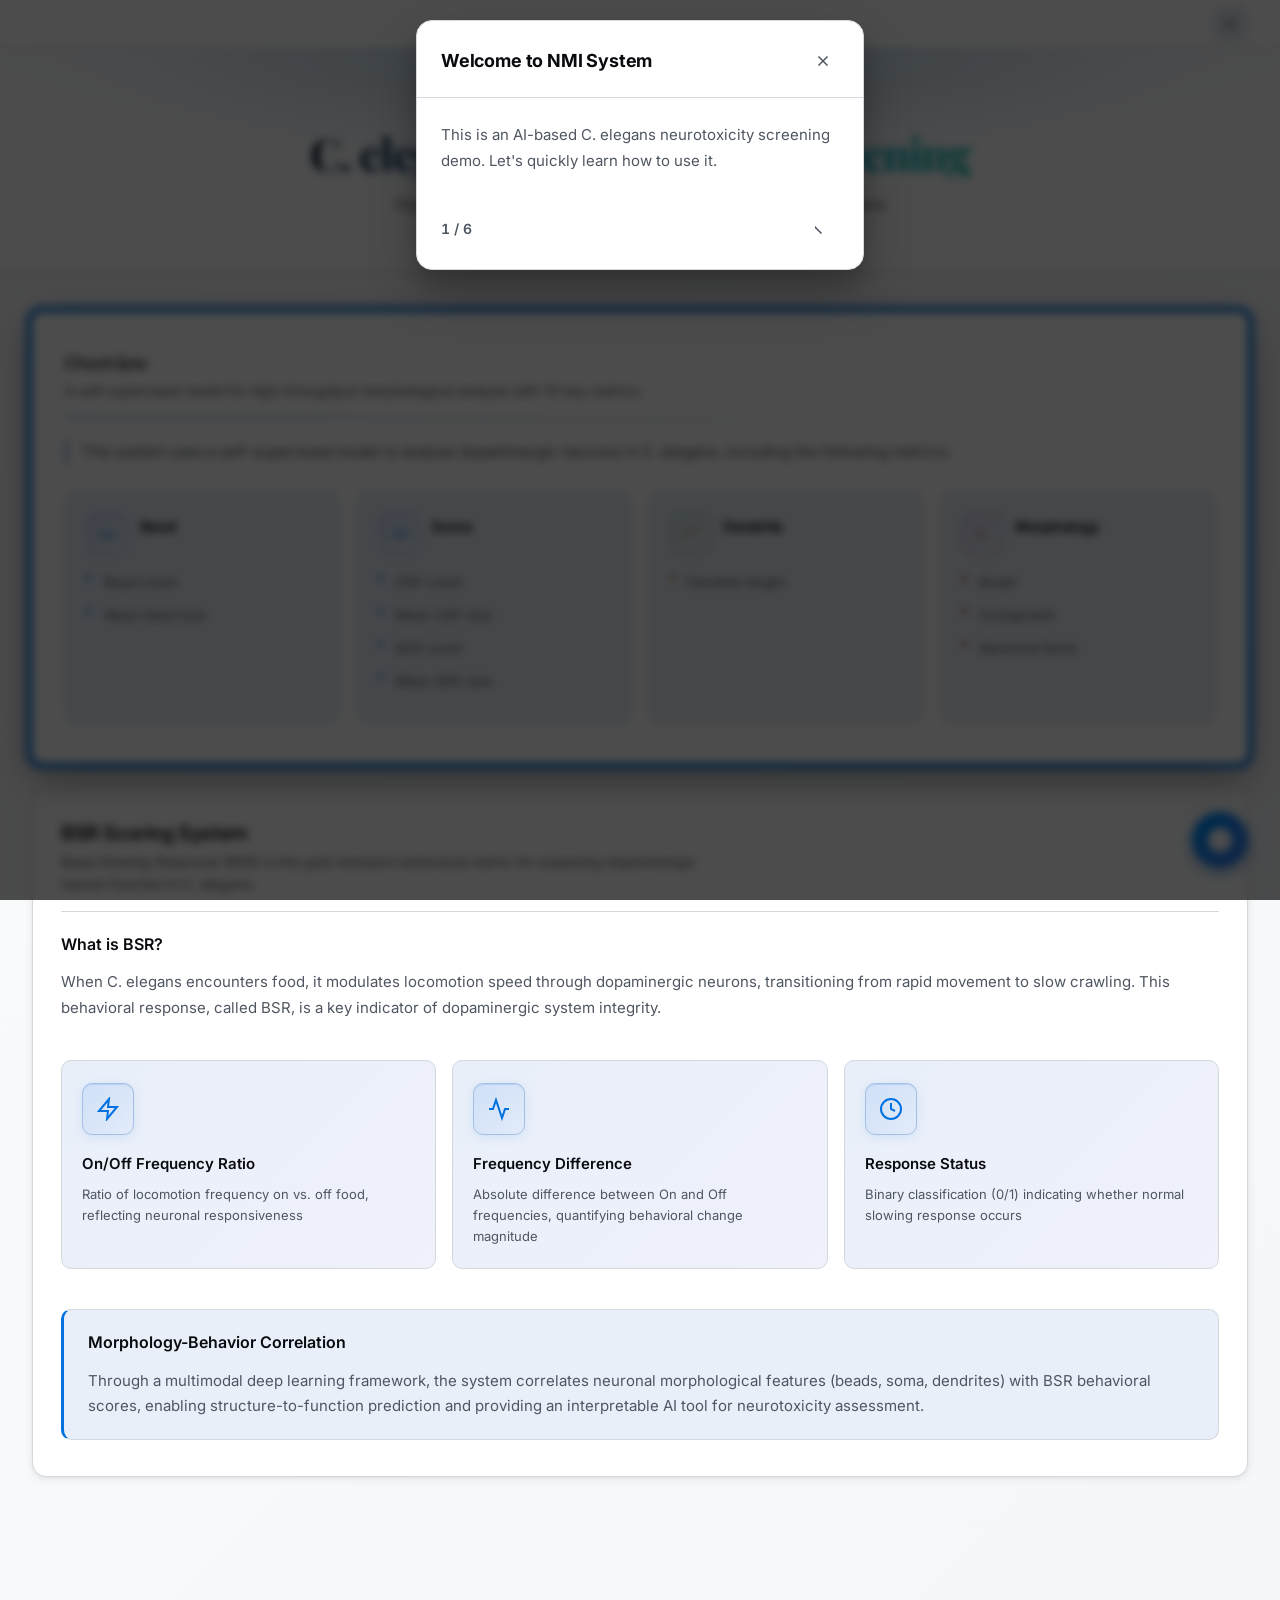
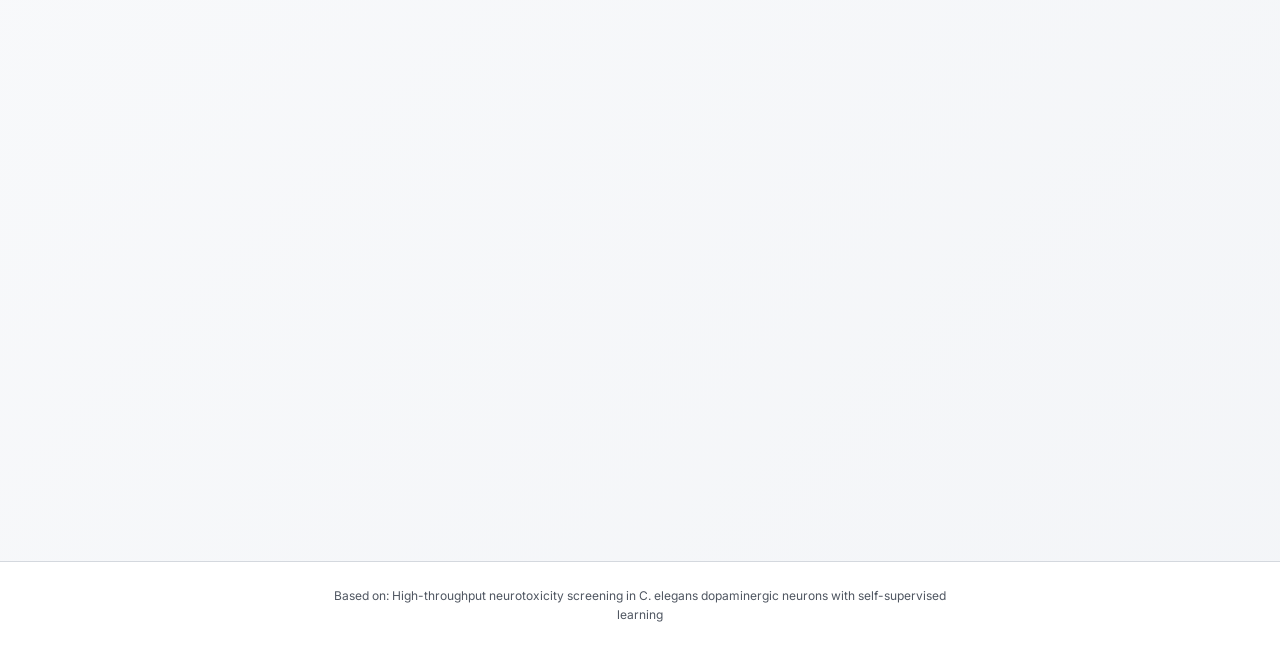
==== index.html @ 0fe493b5 "Initial commit: Neurotoxicity screening demo website Co-Authored-By: Claude Opus 4.7 <noreply@anthro" ====
<!DOCTYPE html>
<html lang="en">
<head>
    <meta charset="UTF-8">
    <meta name="viewport" content="width=device-width, initial-scale=1.0">
    <meta http-equiv="Cache-Control" content="no-cache, no-store, must-revalidate">
    <meta http-equiv="Pragma" content="no-cache">
    <meta http-equiv="Expires" content="0">
    <title>线虫神经毒性筛查系统 - NMI</title>
    <script src="prefs.js"></script>
    <link rel="preconnect" href="https://fonts.googleapis.com">
    <link rel="preconnect" href="https://fonts.gstatic.com" crossorigin>
    <link href="https://fonts.googleapis.com/css2?family=Inter:wght@400;500;600;700&family=JetBrains+Mono:wght@500;600&family=Playfair+Display:ital,wght@0,600;0,700;1,600&display=swap" rel="stylesheet">
    <link rel="stylesheet" href="styles.css?v=3">
</head>
<body>
    <div class="app-shell">
        <div class="global-bar">
            <div class="container global-bar__inner">
<a
                    href="settings.html"
                    class="settings-btn"
                    data-i18n-title="settings"
                    data-i18n-aria="settings"
                    aria-label="设置"
                >
                    <svg class="settings-btn__icon" viewBox="0 0 24 24" fill="none" stroke="currentColor" stroke-width="1.5" stroke-linecap="round" stroke-linejoin="round" aria-hidden="true">
                        <path
                            d="M12.22 2h-.44a2 2 0 0 0-2 2v.18a2 2 0 0 1-1 1.73l-.43.25a2 2 0 0 1-2 0l-.15-.08a2 2 0 0 0-2.73.73l-.22.38a2 2 0 0 0 .73 2.73l.15.1a2 2 0 0 1 1 1.72v.51a2 2 0 0 1-1 1.74l-.15.09a2 2 0 0 0-.73 2.73l.22.38a2 2 0 0 0 2.73.73l.15-.08a2 2 0 0 1 2 0l.43.25a2 2 0 0 1 1 1.73V20a2 2 0 0 0 2 2h.44a2 2 0 0 0 2-2v-.18a2 2 0 0 1 1-1.73l.43-.25a2 2 0 0 1 2 0l.15.08a2 2 0 0 0 2.73-.73l.22-.39a2 2 0 0 0-.73-2.73l-.15-.08a2 2 0 0 1-1-1.74v-.5a2 2 0 0 1 1-1.74l.15-.09a2 2 0 0 0 .73-2.73l-.22-.38a2 2 0 0 0-2.73-.73l-.15.08a2 2 0 0 1-2 0l-.43-.25a2 2 0 0 1-1-1.73V4a2 2 0 0 0-2-2z"
                        />
                        <circle cx="12" cy="12" r="3" />
                    </svg>
                </a>
            </div>
        </div>
        <header class="site-header">
            <div class="container header-inner">
                <p class="eyebrow" data-i18n="header_eyebrow">NMI · 神经形态学分析</p>
                <h1 data-i18n="home_title">线虫神经毒性筛查系统</h1>
                <p class="subtitle" data-i18n="home_subtitle">基于秀丽隐杆线虫（C. elegans）多巴胺能神经元的高通量神经毒性筛查</p>
            </div>
        </header>

        <main class="container main-content">
            <section class="intro card section-card reveal-on-scroll" aria-labelledby="intro-heading">
                <div class="intro-block__glow" aria-hidden="true"></div>
                <div class="section-head section-head--intro">
                    <h2 id="intro-heading" data-i18n="intro_title">系统简介</h2>
                    <p class="section-lead" data-i18n="intro_lead">自监督学习基础模型，对多巴胺能神经元进行高通量形态学分析，可检测 10 项关键指标。</p>
                </div>
                <p class="intro-paragraph" data-i18n="intro_p">本系统采用自监督学习的基础模型，对秀丽隐杆线虫（C. elegans）多巴胺能神经元进行高通量形态学分析，可检测以下关键指标：</p>
                <div class="metrics-grid metrics-grid--intro">
                    <div class="metric-group metric-group--bead reveal-on-scroll reveal-scale" data-reveal-delay="100">
                        <div class="metric-group__head">
                            <span class="metric-group__icon" aria-hidden="true"><svg class="metric-group__svg" viewBox="0 0 32 32" fill="none" stroke="currentColor" stroke-width="1.5" stroke-linecap="round" aria-hidden="true"><circle cx="7" cy="19" r="2.3" /><circle cx="13" cy="17" r="2.3" /><circle cx="19" cy="19" r="2.3" /><circle cx="25" cy="16" r="1.8" /></svg></span>
                            <h3 data-i18n="mg_bead">串珠分析</h3>
                        </div>
                        <ul class="metric-group__list">
                            <li data-i18n="in_b1"><span class="term-tooltip" data-term="bead">串珠</span>数量</li>
                            <li data-i18n="in_b2">平均<span class="term-tooltip" data-term="bead">串珠</span>大小</li>
                        </ul>
                    </div>
                    <div class="metric-group metric-group--cell reveal-on-scroll reveal-scale" data-reveal-delay="200">
                        <div class="metric-group__head">
                            <span class="metric-group__icon" aria-hidden="true"><svg class="metric-group__svg" viewBox="0 0 32 32" fill="none" stroke="currentColor" stroke-width="1.5" stroke-linecap="round" aria-hidden="true"><circle cx="12" cy="16" r="4.5" /><circle cx="22" cy="16" r="3.2" /><path d="M7 16H7.5M25 16h.5" /></svg></span>
                            <h3 data-i18n="mg_cell">细胞体分析</h3>
                        </div>
                        <ul class="metric-group__list">
                            <li data-i18n="in_c1"><span class="term-tooltip" data-term="cep">CEP</span>数量</li>
                            <li data-i18n="in_c2">平均<span class="term-tooltip" data-term="cep">CEP</span>大小</li>
                            <li data-i18n="in_c3"><span class="term-tooltip" data-term="ade">ADE</span>数量</li>
                            <li data-i18n="in_c4">平均<span class="term-tooltip" data-term="ade">ADE</span>大小</li>
                        </ul>
                    </div>
                    <div class="metric-group metric-group--dend reveal-on-scroll reveal-scale" data-reveal-delay="300">
                        <div class="metric-group__head">
                            <span class="metric-group__icon" aria-hidden="true"><svg class="metric-group__svg" viewBox="0 0 32 32" fill="none" stroke="currentColor" stroke-width="1.5" stroke-linecap="round" stroke-linejoin="round" aria-hidden="true"><path d="M4 20c6-1 7-4 9-6s4-3 7-2 5 0 7-2" /><circle cx="4" cy="20" r="2" fill="currentColor" stroke="none" /><circle cx="21" cy="10" r="1.6" fill="currentColor" stroke="none" /><circle cx="28" cy="8" r="1.4" fill="currentColor" stroke="none" /></svg></span>
                            <h3 data-i18n="mg_dend">树突分析</h3>
                        </div>
                        <ul class="metric-group__list">
                            <li data-i18n="in_d1"><span class="term-tooltip" data-term="dendrite">树突</span>长度</li>
                        </ul>
                    </div>
                    <div class="metric-group metric-group--morph reveal-on-scroll reveal-scale" data-reveal-delay="400">
                        <div class="metric-group__head">
                            <span class="metric-group__icon" aria-hidden="true"><svg class="metric-group__svg" viewBox="0 0 32 32" fill="none" stroke="currentColor" stroke-width="1.5" stroke-linecap="round" stroke-linejoin="round" aria-hidden="true"><path d="M8 20h3l2-4 3 2 2-3 3 1" /><circle cx="8" cy="20" r="1.3" fill="currentColor" stroke="none" /><path d="M6 9l1 1M14 6l-1 2" /></svg></span>
                            <h3 data-i18n="mg_morph">形态异常</h3>
                        </div>
                        <ul class="metric-group__list">
                            <li data-i18n="in_m1">断裂</li>
                            <li data-i18n="in_m2">增生</li>
                            <li data-i18n="in_m3">异常弯曲</li>
                        </ul>
                    </div>
                </div>
            </section>

            <section class="bsr-section card section-card reveal-on-scroll" aria-labelledby="bsr-heading">
                <div class="section-head">
                    <h2 id="bsr-heading" data-i18n="bsr_title">BSR 评分系统</h2>
                    <p class="section-lead" data-i18n="bsr_lead">基础慢反应（Basal Slowing Response）是评估线虫多巴胺能神经元功能的金标准行为学指标。</p>
                </div>
                <div class="bsr-content">
                    <div class="bsr-explanation">
                        <h3 data-i18n="bsr_what_title">什么是 BSR？</h3>
                        <p data-i18n="bsr_what_desc">当线虫遇到食物时，会通过多巴胺能神经元调控运动速度，从快速移动转为缓慢爬行。这种行为反应称为 BSR，是评估多巴胺神经系统功能完整性的关键指标。</p>
                    </div>
                    <div class="bsr-metrics-wrap">
                        <div class="bsr-metric-card">
                            <div class="bsr-metric-icon">
                                <svg viewBox="0 0 24 24" fill="none" stroke="currentColor" stroke-width="2">
                                    <path d="M13 2L3 14h9l-1 8 10-12h-9l1-8z"/>
                                </svg>
                            </div>
                            <h4 data-i18n="bsr_metric1_title">On/Off 频率比</h4>
                            <p data-i18n="bsr_metric1_desc">食物上与食物外的运动频率比值，反映神经元响应能力</p>
                        </div>
                        <div class="bsr-metric-card">
                            <div class="bsr-metric-icon">
                                <svg viewBox="0 0 24 24" fill="none" stroke="currentColor" stroke-width="2">
                                    <polyline points="22 12 18 12 15 21 9 3 6 12 2 12"/>
                                </svg>
                            </div>
                            <h4 data-i18n="bsr_metric2_title">频率差异</h4>
                            <p data-i18n="bsr_metric2_desc">On-Off 频率的绝对差值，量化行为变化幅度</p>
                        </div>
                        <div class="bsr-metric-card">
                            <div class="bsr-metric-icon">
                                <svg viewBox="0 0 24 24" fill="none" stroke="currentColor" stroke-width="2">
                                    <circle cx="12" cy="12" r="10"/><path d="M12 6v6l4 2"/>
                                </svg>
                            </div>
                            <h4 data-i18n="bsr_metric3_title">响应状态</h4>
                            <p data-i18n="bsr_metric3_desc">二元分类（0/1），判断是否产生正常减速反应</p>
                        </div>
                    </div>
                    <div class="bsr-correlation">
                        <h3 data-i18n="bsr_corr_title">形态学与行为学关联</h3>
                        <p data-i18n="bsr_corr_desc">本系统通过多模态深度学习框架，将神经元形态学特征（串珠、细胞体、树突等）与 BSR 行为学评分相关联，实现从结构到功能的预测，为神经毒性评估提供可解释的 AI 工具。</p>
                    </div>
                </div>
            </section>

            <section class="demo-section card section-card reveal-on-scroll">
                <div class="section-head">
                    <h2 data-i18n="demo_title">分析演示</h2>
                    <p class="section-lead" data-i18n="demo_lead">选择样本与任务后进入工作区：左侧为原图，右侧为预处理与当前任务结果（演示数据）。</p>
                </div>

                <div class="demo-start-form">
                    <div class="field-block field-block--sample">
                        <div class="field-block-head">
                            <span class="field-label" id="sample-select-label" data-i18n="pick_sample">选择样本</span>
                            <span class="field-hint" data-i18n="hint_sample">缩略图为该样本原始图像预览</span>
                        </div>
                        <div
                            class="sample-picker"
                            id="sample-picker"
                            role="radiogroup"
                            aria-labelledby="sample-select-label"
                        ></div>
                        <input type="hidden" id="sample-index" name="sample" value="0" />
                    </div>
                    <div class="field-block field-block--task">
                        <div class="field-block-head">
                            <span class="field-label" id="task-select-label" data-i18n="pick_task">分析任务</span>
                            <span class="field-hint" data-i18n="hint_task">选择一项后将进入对应该模块的结果页面</span>
                        </div>
                        <div
                            class="task-picker"
                            id="task-picker"
                            role="radiogroup"
                            aria-labelledby="task-select-label"
                        >
                            <button
                                type="button"
                                class="task-card task-card--selected"
                                role="radio"
                                aria-checked="true"
                                data-task-id="bead"
                                data-i18n-aria="task_bead_l"
                                aria-label="串珠分析"
                            >
                                <span class="task-card__inner"
                                    ><span class="task-card__icon" aria-hidden="true"
                                        ><svg class="task-card__svg" viewBox="0 0 32 32" fill="none" stroke="currentColor" stroke-width="1.5" stroke-linecap="round" aria-hidden="true"><circle cx="7" cy="19" r="2.3" /><circle cx="13" cy="17" r="2.3" /><circle cx="19" cy="19" r="2.3" /><circle cx="25" cy="16" r="1.8" /></svg></span
                                    ><span class="task-card__body"
                                        ><span class="task-card__label" data-i18n="task_bead_l">串珠分析</span
                                        ><span class="task-card__blurb" data-i18n="task_bead_b">珠状结构数量与大小</span></span
                                    ></span
                                >
                            </button>
                            <button
                                type="button"
                                class="task-card"
                                role="radio"
                                aria-checked="false"
                                data-task-id="cellbody"
                                data-i18n-aria="task_cell_l"
                                aria-label="细胞体分析"
                            >
                                <span class="task-card__inner"
                                    ><span class="task-card__icon" aria-hidden="true"
                                        ><svg class="task-card__svg" viewBox="0 0 32 32" fill="none" stroke="currentColor" stroke-width="1.5" aria-hidden="true"><circle cx="12" cy="15" r="4.2" /><circle cx="21" cy="13" r="3.2" /></svg></span
                                    ><span class="task-card__body"
                                        ><span class="task-card__label" data-i18n="task_cell_l">细胞体分析</span
                                        ><span class="task-card__blurb" data-i18n="task_cell_b">CEP、ADE 细胞体</span></span
                                    ></span
                                >
                            </button>
                            <button
                                type="button"
                                class="task-card"
                                role="radio"
                                aria-checked="false"
                                data-task-id="dendrite"
                                data-i18n-aria="task_dend_l"
                                aria-label="树突分析"
                            >
                                <span class="task-card__inner"
                                    ><span class="task-card__icon" aria-hidden="true"
                                        ><svg class="task-card__svg" viewBox="0 0 32 32" fill="none" stroke="currentColor" stroke-width="1.5" stroke-linecap="round" stroke-linejoin="round" aria-hidden="true"><path d="M7 25c0-3 1.5-3.5 2.5-1.5l2.5 3.5c.8 1.2 2.2 1 3-.3l1.5-2.2c.7-1 2-1 2.8.3l1.2 1.2" /><circle cx="7" cy="25" r="1.4" fill="currentColor" stroke="none" /></svg></span
                                    ><span class="task-card__body"
                                        ><span class="task-card__label" data-i18n="task_dend_l">树突分析</span
                                        ><span class="task-card__blurb" data-i18n="task_dend_b">树突长度</span></span
                                    ></span
                                >
                            </button>
                            <button
                                type="button"
                                class="task-card"
                                role="radio"
                                aria-checked="false"
                                data-task-id="morphology"
                                data-i18n-aria="task_morph_l"
                                aria-label="形态异常分析"
                            >
                                <span class="task-card__inner"
                                    ><span class="task-card__icon" aria-hidden="true"
                                        ><svg class="task-card__svg" viewBox="0 0 32 32" fill="none" stroke="currentColor" stroke-width="1.5" stroke-linecap="round" stroke-linejoin="round" aria-hidden="true"><path d="M16 5 L28 25 H4 L16 5z" /><line x1="16" y1="12" x2="16" y2="19" stroke-width="2" /><circle cx="16" cy="22" r="1" fill="currentColor" stroke="none" /></svg></span
                                    ><span class="task-card__body"
                                        ><span class="task-card__label" data-i18n="task_morph_l">形态异常分析</span
                                        ><span class="task-card__blurb" data-i18n="task_morph_b">断裂、增生、弯曲</span></span
                                    ></span
                                >
                            </button>
                        </div>
                        <input type="hidden" id="task-id" name="task" value="bead" />
                    </div>
                    <div class="demo-form-actions">
                        <button type="button" class="btn btn-primary btn-lg" id="start-btn" data-i18n="start">开始</button>
                    </div>
                </div>
            </section>
        </main>

        <footer class="site-footer">
            <div class="container">
                <p data-i18n="footer">基于论文：High-throughput neurotoxicity screening in C. elegans dopaminergic neurons with self-supervised learning</p>
            </div>
        </footer>
    </div>

    <script src="i18n.js?v=10"></script>
    <script src="tooltip.js?v=2"></script>
    <script src="scroll-reveal.js?v=1"></script>
    <script src="quick-start-guide.js?v=4"></script>
    <script src="data.js?v=10"></script>
    <script src="home.js?v=10"></script>
</body>
</html>
---- styles.css ----
/* NMI Demo — aligned with NeuroSentinel dark theme (index.css tokens) */

*,
*::before,
*::after {
    margin: 0;
    padding: 0;
    box-sizing: border-box;
}

:root {
    --radius: 0.625rem;
    --radius-lg: var(--radius);
    --radius-xl: calc(var(--radius) + 4px);
}

html {
    scroll-behavior: smooth;
    font-size: 16px;
}

@media (prefers-reduced-motion: reduce) {
    html {
        scroll-behavior: auto;
    }
    * {
        animation-duration: 0.01ms !important;
        animation-iteration-count: 1 !important;
        transition-duration: 0.01ms !important;
    }
}

/* 亮色（无 .dark 时由 prefs.js 控制） */
html:not(.dark) {
    --background: oklch(0.98 0.002 260);
    --foreground: oklch(0.15 0.01 260);
    --card: oklch(1 0 0);
    --card-foreground: oklch(0.15 0.01 260);
    --popover: oklch(1 0 0);
    --primary: oklch(0.55 0.2 250);
    --primary-foreground: oklch(0.98 0.005 260);
    --secondary: oklch(0.94 0.01 260);
    --secondary-foreground: oklch(0.2 0.01 260);
    --muted: oklch(0.94 0.01 260);
    --muted-foreground: oklch(0.45 0.02 260);
    --accent: oklch(0.95 0.015 260);
    --accent-foreground: oklch(0.2 0.01 260);
    --destructive: oklch(0.55 0.22 25);
    --border: oklch(0.88 0.01 260);
    --input: oklch(0.9 0.01 260);
    --ring: oklch(0.55 0.2 250);
    --chart-2: oklch(0.6 0.18 170);
    --agent-gradient: linear-gradient(135deg, oklch(0.99 0.002 260) 0%, oklch(0.97 0.004 260) 100%);
    --card-shadow: 0 2px 8px oklch(0 0 0 / 0.08), 0 1px 3px oklch(0 0 0 / 0.04);
    --card-shadow-hover: 0 8px 24px oklch(0 0 0 / 0.12), 0 4px 12px oklch(0.55 0.2 250 / 0.08);
}

html.dark {
    --background: oklch(0.13 0.005 260);
    --foreground: oklch(0.93 0.005 260);
    --card: oklch(0.17 0.008 260);
    --card-foreground: oklch(0.93 0.005 260);
    --popover: oklch(0.19 0.008 260);
    --primary: oklch(0.65 0.19 250);
    --primary-foreground: oklch(0.98 0.005 260);
    --secondary: oklch(0.22 0.01 260);
    --secondary-foreground: oklch(0.82 0.01 260);
    --muted: oklch(0.22 0.008 260);
    --muted-foreground: oklch(0.62 0.015 260);
    --accent: oklch(0.24 0.015 260);
    --accent-foreground: oklch(0.93 0.005 260);
    --destructive: oklch(0.65 0.2 25);
    --border: oklch(0.26 0.012 260);
    --input: oklch(0.24 0.012 260);
    --ring: oklch(0.65 0.19 250);
    --chart-2: oklch(0.7 0.15 170);
    --agent-gradient: linear-gradient(135deg, oklch(0.14 0.006 260) 0%, oklch(0.11 0.005 260) 100%);
    --card-shadow: 0 2px 8px oklch(0 0 0 / 0.2), 0 1px 3px oklch(0 0 0 / 0.15);
    --card-shadow-hover: 0 8px 32px oklch(0 0 0 / 0.3), 0 4px 16px oklch(0.65 0.19 250 / 0.15);
}

body {
    font-family:
        "Inter",
        ui-sans-serif,
        system-ui,
        "PingFang SC",
        "Hiragino Sans GB",
        "Microsoft YaHei",
        sans-serif;
    line-height: 1.6;
    color: var(--foreground);
    background: var(--background);
    min-height: 100vh;
    -webkit-font-smoothing: antialiased;
}

.app-shell {
    min-height: 100vh;
    display: flex;
    flex-direction: column;
    background: var(--agent-gradient);
}

.container {
    width: 100%;
    max-width: 80rem;
    margin-left: auto;
    margin-right: auto;
    padding-left: 1rem;
    padding-right: 1rem;
}

@media (min-width: 640px) {
    .container {
        padding-left: 1.5rem;
        padding-right: 1.5rem;
    }
}

@media (min-width: 1024px) {
    .container {
        padding-left: 2rem;
        padding-right: 2rem;
    }
}

/* --- 全站：设置入口 --- */
.global-bar {
    border-bottom: 1px solid var(--border);
    background: var(--card);
}

.global-bar__inner {
    display: flex;
    justify-content: flex-end;
    align-items: center;
    min-height: 2.5rem;
    padding-top: 0.35rem;
    padding-bottom: 0.35rem;
}

.settings-btn {
    display: inline-flex;
    align-items: center;
    justify-content: center;
    width: 2.25rem;
    height: 2.25rem;
    border-radius: var(--radius);
    color: var(--muted-foreground);
    border: 1px solid var(--border);
    background: var(--accent);
    text-decoration: none;
    transition: color 0.3s ease,
                background 0.3s ease,
                border-color 0.3s ease,
                box-shadow 0.3s ease,
                transform 0.4s cubic-bezier(0.4, 0, 0.2, 1);
}

.settings-btn:hover {
    color: var(--foreground);
    border-color: var(--ring);
    background: linear-gradient(135deg,
        var(--secondary) 0%,
        color-mix(in oklch, var(--secondary) 90%, var(--accent)) 100%);
    transform: rotate(90deg) scale(1.1);
    box-shadow: 0 4px 12px oklch(0.55 0.2 250 / 0.2),
                0 2px 6px oklch(0 0 0 / 0.08);
}

.settings-btn:focus-visible {
    outline: none;
    box-shadow: 0 0 0 3px oklch(0.55 0.2 250 / 0.3);
}

.settings-btn__icon {
    width: 1rem;
    height: 1rem;
    display: block;
}

.workspace-topbar-inner .settings-btn--toolbar {
    margin-left: auto;
    flex-shrink: 0;
}

.visually-hidden {
    position: absolute;
    width: 1px;
    height: 1px;
    padding: 0;
    margin: -1px;
    overflow: hidden;
    clip: rect(0, 0, 0, 0);
    white-space: nowrap;
    border: 0;
}

/* --- 设置页 --- */
.settings-page {
    min-height: 100vh;
    display: flex;
    flex-direction: column;
    background: var(--agent-gradient);
}

.settings-topbar {
    display: flex;
    align-items: center;
    gap: 1rem;
    padding: 0.75rem 1rem 1rem;
    border-bottom: 1px solid var(--border);
    background: var(--card);
}

.settings-topbar h1 {
    font-family: "Playfair Display", Georgia, serif;
    font-size: 1.2rem;
    font-weight: 700;
    color: var(--foreground);
    flex: 1;
    min-width: 0;
}

.settings-main {
    flex: 1;
    max-width: 32rem;
    width: 100%;
    margin: 0 auto;
    padding: 1.5rem 1rem 2rem;
}

.settings-lead {
    font-size: 0.875rem;
    color: var(--muted-foreground);
    margin-bottom: 1.5rem;
    line-height: 1.5;
}

.settings-block {
    background: var(--card);
    border: 1px solid var(--border);
    border-radius: var(--radius-xl);
    box-shadow: var(--card-shadow);
    padding: 1rem 1.15rem 1.15rem;
    margin-bottom: 1rem;
}

.settings-block h2 {
    font-size: 0.75rem;
    font-weight: 600;
    text-transform: uppercase;
    letter-spacing: 0.05em;
    color: var(--muted-foreground);
    margin-bottom: 0.75rem;
}

.theme-options,
.lang-options {
    display: flex;
    flex-wrap: wrap;
    gap: 0.5rem;
}

.settings-option {
    display: inline-flex;
    align-items: center;
    gap: 0.35rem;
    padding: 0.4rem 0.8rem;
    font-size: 0.875rem;
    color: var(--foreground);
    background: var(--accent);
    border: 1px solid var(--border);
    border-radius: var(--radius);
    cursor: pointer;
    transition: background 0.2s, border-color 0.2s, color 0.2s;
}

.settings-option:hover {
    border-color: var(--ring);
}

.settings-option input {
    margin: 0;
    accent-color: var(--primary);
}

.settings-option--active {
    border-color: var(--primary);
    background: oklch(0.5 0.12 250 / 0.2);
}

html:not(.dark) .settings-option--active {
    background: oklch(0.55 0.2 250 / 0.12);
}

/* --- Header (NeuroSentinel: subtle gradient, serif display title) --- */
.site-header {
    position: relative;
    border-bottom: 1px solid var(--border);
    padding: 3rem 0 3.25rem;
    background: var(--card);
    box-shadow: var(--card-shadow);
    overflow: hidden;
}

.site-header::before {
    content: "";
    position: absolute;
    inset: 0;
    background: radial-gradient(ellipse 100% 120% at 50% -20%, oklch(0.55 0.18 250 / 0.12), transparent 60%);
    pointer-events: none;
    animation: headerGlow 8s ease-in-out infinite alternate;
}

.site-header::after {
    content: "";
    position: absolute;
    inset: 0;
    background: radial-gradient(ellipse 80% 100% at 50% 0%, oklch(0.45 0.15 250 / 0.18), transparent 55%);
    pointer-events: none;
    animation: headerGlowSecondary 10s ease-in-out infinite alternate-reverse;
}

@keyframes headerGlow {
    0% { opacity: 0.7; transform: scale(1); }
    100% { opacity: 1; transform: scale(1.05); }
}

@keyframes headerGlowSecondary {
    0% { opacity: 0.5; }
    100% { opacity: 0.9; }
}

.header-inner {
    position: relative;
    z-index: 1;
    text-align: center;
    max-width: 48rem;
    margin: 0 auto;
}

.eyebrow {
    font-size: 0.7rem;
    font-weight: 600;
    letter-spacing: 0.14em;
    text-transform: uppercase;
    color: var(--muted-foreground);
    margin-bottom: 0.85rem;
    opacity: 0.9;
    text-shadow: 0 1px 2px oklch(0 0 0 / 0.1);
}

.site-header h1 {
    font-family: "Playfair Display", Georgia, "Times New Roman", serif;
    font-size: clamp(1.75rem, 4vw, 2.75rem);
    font-weight: 700;
    letter-spacing: -0.03em;
    line-height: 1.15;
    color: var(--foreground);
    margin-bottom: 0.85rem;
    background: linear-gradient(135deg,
        var(--foreground) 0%,
        oklch(0.65 0.19 250) 50%,
        oklch(0.7 0.15 170) 100%);
    -webkit-background-clip: text;
    background-clip: text;
    -webkit-text-fill-color: transparent;
    animation: titleShine 4s ease-in-out infinite alternate;
    filter: drop-shadow(0 2px 8px oklch(0.55 0.18 250 / 0.15));
}

@keyframes titleShine {
    0% {
        filter: brightness(1) drop-shadow(0 2px 8px oklch(0.55 0.18 250 / 0.15));
    }
    100% {
        filter: brightness(1.2) drop-shadow(0 4px 16px oklch(0.55 0.18 250 / 0.25));
    }
}

.subtitle {
    font-size: 0.9875rem;
    font-weight: 400;
    color: var(--muted-foreground);
    line-height: 1.7;
    max-width: 40rem;
    margin: 0 auto;
    text-wrap: pretty;
}

.subtitle em {
    font-style: italic;
    color: oklch(0.72 0.08 250);
}

/* --- Main --- */
.main-content {
    flex: 1;
    padding-top: 2.5rem;
    padding-bottom: 3rem;
    display: flex;
    flex-direction: column;
    gap: 1.5rem;
}

.card {
    background: var(--card);
    color: var(--card-foreground);
    border-radius: var(--radius-xl);
    border: 1px solid var(--border);
    box-shadow: var(--card-shadow);
    transition: box-shadow 0.4s cubic-bezier(0.4, 0, 0.2, 1),
                border-color 0.4s ease,
                transform 0.4s cubic-bezier(0.4, 0, 0.2, 1);
    position: relative;
}

.card::before {
    content: "";
    position: absolute;
    inset: 0;
    border-radius: var(--radius-xl);
    padding: 1px;
    background: linear-gradient(135deg,
        oklch(0.65 0.19 250 / 0.2) 0%,
        oklch(0.7 0.15 170 / 0.15) 50%,
        transparent 100%);
    -webkit-mask: linear-gradient(#fff 0 0) content-box, linear-gradient(#fff 0 0);
    -webkit-mask-composite: xor;
    mask-composite: exclude;
    opacity: 0;
    transition: opacity 0.4s ease;
    pointer-events: none;
}

.card:hover {
    box-shadow: var(--card-shadow-hover);
    transform: translateY(-3px);
    border-color: oklch(0.55 0.15 250 / 0.5);
}

.card:hover::before {
    opacity: 1;
}

.section-card {
    padding: 1.5rem 1.25rem 1.75rem;
}

@media (min-width: 640px) {
    .section-card {
        padding: 2rem 1.75rem 2.25rem;
    }
}

/* —— 系统简介：层次、光感、指标卡 —— */
.intro.card {
    position: relative;
    overflow: hidden;
    isolation: isolate;
}

@media (min-width: 640px) {
    .intro.section-card {
        padding: 2.25rem 2rem 2.5rem;
    }
}

.intro-block__glow {
    position: absolute;
    pointer-events: none;
    z-index: 0;
    width: 120%;
    height: 70%;
    top: -28%;
    right: -25%;
    background: radial-gradient(ellipse 55% 70% at 100% 0%, oklch(0.55 0.18 250 / 0.22), transparent 65%);
    opacity: 0.9;
    animation: glowPulse 7s ease-in-out infinite alternate;
}

html:not(.dark) .intro-block__glow {
    background: radial-gradient(ellipse 55% 70% at 100% 0%, oklch(0.55 0.2 250 / 0.14), transparent 65%);
    opacity: 1;
}

@keyframes glowPulse {
    0% {
        opacity: 0.75;
        transform: scale(1) rotate(0deg);
    }
    100% {
        opacity: 1;
        transform: scale(1.08) rotate(2deg);
    }
}

.intro > *:not(.intro-block__glow) {
    position: relative;
    z-index: 1;
}

.section-head--intro {
    position: relative;
    margin-bottom: 1.4rem;
    padding-bottom: 1.2rem;
    border-bottom: none;
}

.section-head--intro::after {
    content: "";
    position: absolute;
    left: 0;
    right: 0;
    bottom: 0;
    height: 1px;
    background: linear-gradient(
        90deg,
        var(--primary),
        color-mix(in oklch, var(--primary) 35%, transparent),
        transparent 72%
    );
    border-radius: 1px;
    opacity: 0.75;
}

.section-head--intro h2 {
    font-family: "Playfair Display", Georgia, "Times New Roman", serif;
    font-size: 1.45rem;
    font-weight: 600;
    letter-spacing: -0.03em;
    line-height: 1.2;
    margin-bottom: 0.5rem;
    color: var(--foreground);
}

html:not(.dark) .section-head--intro h2 {
    color: oklch(0.2 0.02 260);
}

.section-head--intro + .intro-paragraph {
    margin-top: 0.15rem;
}

.section-head {
    margin-bottom: 1.25rem;
    padding-bottom: 1rem;
    border-bottom: 1px solid var(--border);
    position: relative;
}

.section-head h2 {
    font-size: 1.25rem;
    font-weight: 600;
    letter-spacing: -0.02em;
    line-height: 1.3;
    color: var(--foreground);
    margin-bottom: 0.35rem;
}

.section-lead {
    font-size: 0.875rem;
    color: var(--muted-foreground);
    line-height: 1.55;
    max-width: 42rem;
}

.intro-paragraph {
    font-size: 0.9375rem;
    color: var(--muted-foreground);
    line-height: 1.75;
    margin-bottom: 1.6rem;
    padding-left: 0.9rem;
    border-left: 3px solid color-mix(in oklch, var(--primary) 40%, var(--border));
    border-radius: 2px;
}

.intro-paragraph em {
    color: oklch(0.8 0.06 250);
    font-style: italic;
}

html:not(.dark) .intro-paragraph {
    color: oklch(0.4 0.02 260);
}

html:not(.dark) .intro-paragraph em {
    color: oklch(0.5 0.08 250);
}

.metrics-grid {
    display: grid;
    grid-template-columns: repeat(auto-fit, minmax(15rem, 1fr));
    gap: 0.75rem;
}

.metrics-grid--intro {
    gap: 0.9rem;
}

@media (min-width: 1024px) {
    .metrics-grid--intro {
        grid-template-columns: repeat(4, minmax(0, 1fr));
        gap: 1rem;
        align-items: stretch;
    }
}

@media (min-width: 1280px) {
    .metrics-grid--intro {
        gap: 1.1rem;
    }
}

.metric-group--bead {
    --mg-accent: var(--primary);
}

.metric-group--cell {
    --mg-accent: var(--chart-2);
}

.metric-group--dend {
    --mg-accent: oklch(0.7 0.12 80);
}

.metric-group--morph {
    --mg-accent: oklch(0.7 0.16 32);
}

html:not(.dark) .metric-group--dend {
    --mg-accent: oklch(0.58 0.12 80);
}

html:not(.dark) .metric-group--morph {
    --mg-accent: oklch(0.5 0.16 32);
}

.metric-group {
    --mg-accent: var(--primary);
    background: var(--accent);
    padding: 1.35rem 1.3rem 1.45rem;
    border-radius: var(--radius-lg);
    border: 1px solid var(--border);
    height: 100%;
    display: flex;
    flex-direction: column;
    box-shadow: 0 2px 4px color-mix(in oklch, var(--mg-accent) 8%, transparent),
                0 1px 0 color-mix(in oklch, var(--mg-accent) 6%, transparent);
    transition:
        border-color 0.4s cubic-bezier(0.4, 0, 0.2, 1),
        box-shadow 0.4s cubic-bezier(0.4, 0, 0.2, 1),
        transform 0.4s cubic-bezier(0.4, 0, 0.2, 1);
    position: relative;
    overflow: hidden;
}

.metric-group::before {
    content: "";
    position: absolute;
    top: -50%;
    left: -50%;
    width: 200%;
    height: 200%;
    background: radial-gradient(circle,
        color-mix(in oklch, var(--mg-accent) 20%, transparent) 0%,
        transparent 70%);
    opacity: 0;
    transition: opacity 0.4s ease, transform 0.6s ease;
}

.metric-group:hover {
    border-color: var(--mg-accent);
    box-shadow: 0 8px 24px color-mix(in oklch, var(--mg-accent) 18%, transparent),
                0 4px 12px oklch(0 0 0 / 0.08);
    transform: translateY(-4px) scale(1.02);
}

.metric-group:hover::before {
    opacity: 1;
    transform: translate(10%, 10%);
}

@media (prefers-reduced-motion: reduce) {
    .metric-group:hover {
        transform: none;
    }
}

.metric-group__head {
    display: flex;
    align-items: flex-start;
    gap: 0.7rem;
    margin-bottom: 0.6rem;
}

.metric-group__icon {
    flex-shrink: 0;
    width: 2.6rem;
    height: 2.6rem;
    display: flex;
    align-items: center;
    justify-content: center;
    border-radius: 0.6rem;
    color: var(--mg-accent);
    background: linear-gradient(135deg,
        color-mix(in oklch, var(--mg-accent) 15%, var(--background)) 0%,
        color-mix(in oklch, var(--mg-accent) 8%, var(--background)) 100%);
    border: 1px solid color-mix(in oklch, var(--mg-accent) 32%, var(--border));
    box-shadow: inset 0 1px 0 color-mix(in oklch, var(--mg-accent) 12%, transparent),
                0 2px 4px color-mix(in oklch, var(--mg-accent) 8%, transparent);
    transition: transform 0.4s cubic-bezier(0.4, 0, 0.2, 1),
                box-shadow 0.4s ease,
                background 0.4s ease;
}

.metric-group:hover .metric-group__icon {
    transform: scale(1.15) rotate(8deg);
    box-shadow: 0 6px 16px color-mix(in oklch, var(--mg-accent) 30%, oklch(0 0 0 / 0.2)),
                inset 0 1px 0 color-mix(in oklch, var(--mg-accent) 20%, transparent);
    background: linear-gradient(135deg,
        color-mix(in oklch, var(--mg-accent) 22%, var(--background)) 0%,
        color-mix(in oklch, var(--mg-accent) 12%, var(--background)) 100%);
}

.metric-group__svg {
    width: 1.35rem;
    height: 1.35rem;
    display: block;
}

.metric-group__head h3 {
    font-size: 0.95rem;
    font-weight: 600;
    letter-spacing: -0.02em;
    line-height: 1.35;
    text-transform: none;
    color: var(--foreground);
    margin: 0;
    padding-top: 0.25rem;
}

.metric-group__list {
    list-style: none;
    margin: 0;
    padding: 0;
    flex: 1;
    margin-top: 0.1rem;
}

.metric-group__list li {
    padding: 0.38rem 0 0.38rem 1.05rem;
    position: relative;
    color: var(--muted-foreground);
    font-size: 0.86rem;
    line-height: 1.5;
    transition: color 0.15s ease;
}

.metric-group__list li:hover {
    color: var(--foreground);
}

.metric-group__list li::before {
    content: "";
    position: absolute;
    left: 0;
    top: 0.72em;
    width: 4px;
    height: 4px;
    border-radius: 1px;
    background: var(--mg-accent);
    box-shadow: 0 0 0 1px color-mix(in oklch, var(--mg-accent) 25%, transparent);
    transform: rotate(45deg);
}

/* --- Sample selector --- */
.sample-selector {
    display: flex;
    flex-wrap: wrap;
    align-items: center;
    gap: 0.75rem 1rem;
    margin-bottom: 1.5rem;
    padding: 0.875rem 1rem;
    background: var(--accent);
    border-radius: var(--radius-lg);
    border: 1px solid var(--border);
}

.field-label {
    font-size: 0.8125rem;
    font-weight: 500;
    color: var(--foreground);
}

.select-wrap {
    min-width: min(100%, 14rem);
    flex: 0 1 auto;
}

.input-select {
    width: 100%;
    height: 2.25rem;
    padding: 0 0.75rem;
    font-size: 0.875rem;
    font-family: inherit;
    color: var(--foreground);
    background: var(--input);
    border: 1px solid var(--border);
    border-radius: var(--radius);
    outline: none;
    transition: border-color 0.2s ease, box-shadow 0.2s ease;
}

.input-select:hover {
    border-color: oklch(0.35 0.02 260);
}

.input-select:focus {
    border-color: var(--ring);
    box-shadow: 0 0 0 3px oklch(0.65 0.19 250 / 0.25);
}

/* --- Pipeline --- */
ol.analysis-pipeline {
    list-style: none;
    display: flex;
    flex-direction: column;
    gap: 0;
    margin: 0;
    padding: 0;
}

ol.analysis-pipeline > li {
    list-style: none;
}

.pipeline-item {
    display: list-item;
}

.pipeline-connector {
    list-style: none;
    min-height: 1.5rem;
    position: relative;
    display: flex;
    align-items: center;
    justify-content: center;
}

.pipeline-connector::before {
    content: "";
    width: 1px;
    height: 100%;
    min-height: 1.25rem;
    background: linear-gradient(
        to bottom,
        transparent,
        oklch(0.65 0.19 250 / 0.45) 20%,
        oklch(0.65 0.19 250 / 0.25) 80%,
        transparent
    );
}

.stage {
    padding: 1.25rem 1.25rem 1.5rem;
}

@media (min-width: 640px) {
    .stage {
        padding: 1.5rem 1.5rem 1.75rem;
    }
}

.stage-head {
    display: flex;
    align-items: center;
    gap: 0.75rem;
    margin-bottom: 1.25rem;
}

.step-pill {
    display: inline-flex;
    align-items: center;
    justify-content: center;
    width: 1.75rem;
    height: 1.75rem;
    flex-shrink: 0;
    font-size: 0.75rem;
    font-weight: 600;
    color: var(--primary-foreground);
    background: var(--primary);
    border-radius: 9999px;
    box-shadow: 0 0 0 1px oklch(0.65 0.19 250 / 0.35);
}

.stage h3 {
    font-size: 1.0625rem;
    font-weight: 600;
    letter-spacing: -0.02em;
    color: var(--foreground);
}

.image-container {
    background: linear-gradient(135deg,
        var(--background) 0%,
        color-mix(in oklch, var(--accent) 20%, var(--background)) 100%);
    border: 1px solid var(--border);
    border-radius: var(--radius-lg);
    padding: 1rem;
    margin-bottom: 1rem;
    display: flex;
    justify-content: center;
    align-items: center;
    min-height: 280px;
    transition: all 0.3s cubic-bezier(0.4, 0, 0.2, 1);
    position: relative;
    overflow: hidden;
}

.image-container::before {
    content: "";
    position: absolute;
    inset: 0;
    background: radial-gradient(circle at 50% 50%,
        oklch(0.65 0.19 250 / 0.03) 0%,
        transparent 70%);
    pointer-events: none;
}

@media (min-width: 1024px) {
    .image-container {
        min-height: 360px;
    }
}

.image-container:hover {
    border-color: var(--primary);
    box-shadow: 0 4px 16px oklch(0.55 0.2 250 / 0.08);
}

.image-container img {
    max-width: 100%;
    height: auto;
    border-radius: calc(var(--radius) - 2px);
    vertical-align: middle;
    position: relative;
    z-index: 1;
    box-shadow: 0 2px 8px oklch(0 0 0 / 0.08);
}

/* 预处理结果：左右翻页 */
.preprocessed-viewer {
    display: flex;
    align-items: stretch;
    gap: 0.5rem;
    margin-bottom: 0.25rem;
}

.preprocessed-viewer--single {
    gap: 0;
}

.preprocessed-viewer--single .pager-btn {
    display: none;
}

.preprocessed-frame {
    flex: 1;
    min-width: 0;
    display: flex;
    flex-direction: column;
}

.preprocessed-image-wrap {
    margin-bottom: 0;
    flex: 1;
}

.pager-btn {
    flex-shrink: 0;
    align-self: center;
    width: 2.5rem;
    min-height: 3rem;
    display: inline-flex;
    align-items: center;
    justify-content: center;
    color: var(--foreground);
    background: linear-gradient(135deg, var(--accent), var(--card));
    border: 1px solid var(--border);
    border-radius: var(--radius);
    cursor: pointer;
    transition: all 0.2s cubic-bezier(0.4, 0, 0.2, 1);
    position: relative;
    overflow: hidden;
}

.pager-btn::before {
    content: "";
    position: absolute;
    inset: 0;
    background: linear-gradient(135deg,
        var(--primary) 0%,
        oklch(0.65 0.2 250) 100%);
    opacity: 0;
    transition: opacity 0.2s ease;
}

.pager-btn:hover:not(:disabled) {
    border-color: var(--primary);
    color: var(--primary-foreground);
    transform: scale(1.05);
    box-shadow: 0 4px 12px oklch(0.55 0.2 250 / 0.2);
}

.pager-btn:hover:not(:disabled)::before {
    opacity: 1;
}

.pager-btn:focus-visible {
    outline: none;
    box-shadow: 0 0 0 3px oklch(0.65 0.19 250 / 0.35);
}

.pager-btn:disabled {
    opacity: 0.35;
    cursor: not-allowed;
}

.pager-icon {
    font-size: 1.75rem;
    line-height: 1;
    font-weight: 300;
    user-select: none;
    position: relative;
    z-index: 1;
}

.pager-bar {
    display: flex;
    flex-wrap: wrap;
    align-items: baseline;
    justify-content: space-between;
    gap: 0.5rem 1rem;
    margin-top: 0.75rem;
    padding: 0 0.15rem;
}

.pager-indicator {
    flex-shrink: 0;
    font-family: "JetBrains Mono", ui-monospace, monospace;
    font-size: 0.75rem;
    font-weight: 500;
    color: var(--muted-foreground);
    padding: 0.2rem 0.5rem;
    border-radius: var(--radius);
    background: var(--background);
    border: 1px solid var(--border);
}

.stage-description {
    color: var(--muted-foreground);
    font-size: 0.8125rem;
    font-style: italic;
    margin: 0;
    flex: 1;
    min-width: 0;
}

.stage-actions {
    display: flex;
    flex-wrap: wrap;
    gap: 0.5rem;
}

/* --- Buttons (shadcn-style) --- */
.btn {
    display: inline-flex;
    align-items: center;
    justify-content: center;
    min-height: 2.25rem;
    padding: 0.375rem 1rem;
    font-size: 0.875rem;
    font-weight: 500;
    font-family: inherit;
    border-radius: var(--radius);
    border: 1px solid transparent;
    cursor: pointer;
    transition:
        color 0.2s,
        background 0.2s,
        border-color 0.2s,
        box-shadow 0.2s,
        transform 0.15s;
}

.btn:focus-visible {
    outline: none;
    border-color: var(--ring);
    box-shadow: 0 0 0 3px oklch(0.65 0.19 250 / 0.35);
}

.btn:disabled {
    pointer-events: none;
    opacity: 0.5;
}

.btn-primary {
    background: linear-gradient(135deg,
        var(--primary) 0%,
        oklch(0.6 0.18 250) 50%,
        oklch(0.65 0.19 250) 100%);
    color: var(--primary-foreground);
    box-shadow: 0 4px 12px oklch(0.55 0.2 250 / 0.3),
                0 2px 4px oklch(0 0 0 / 0.2),
                inset 0 1px 0 oklch(1 0 0 / 0.1);
    position: relative;
    overflow: hidden;
}

.btn-primary::before {
    content: "";
    position: absolute;
    inset: 0;
    background: linear-gradient(135deg,
        oklch(0.75 0.22 250 / 0.4) 0%,
        transparent 50%,
        oklch(0.7 0.2 250 / 0.3) 100%);
    opacity: 0;
    transition: opacity 0.3s ease;
}

.btn-primary:hover {
    background: linear-gradient(135deg,
        oklch(0.62 0.19 250) 0%,
        oklch(0.67 0.2 250) 50%,
        oklch(0.7 0.21 250) 100%);
    transform: translateY(-3px) scale(1.02);
    box-shadow: 0 8px 24px oklch(0.55 0.2 250 / 0.4),
                0 4px 8px oklch(0 0 0 / 0.2),
                inset 0 1px 0 oklch(1 0 0 / 0.15);
}

.btn-primary:hover::before {
    opacity: 1;
}

.btn-primary:active {
    transform: translateY(-1px) scale(1);
    box-shadow: 0 2px 8px oklch(0.55 0.2 250 / 0.35),
                inset 0 1px 0 oklch(1 0 0 / 0.1);
}

.btn-secondary {
    background: var(--secondary);
    color: var(--secondary-foreground);
    border-color: var(--border);
    box-shadow: 0 1px 0 oklch(0 0 0 / 0.1);
}

.btn-secondary:hover {
    background: var(--accent);
    color: var(--accent-foreground);
    border-color: oklch(0.35 0.03 250);
}

/* --- Analysis results --- */
.analysis-results {
    display: grid;
    grid-template-columns: 1fr;
    gap: 1rem;
}

@media (min-width: 1100px) {
    .analysis-results {
        grid-template-columns: repeat(2, 1fr);
    }
}

.result-group {
    background: var(--accent);
    padding: 1.125rem 1.25rem;
    border-radius: var(--radius-lg);
    border: 1px solid var(--border);
    transition: border-color 0.2s ease;
}

.result-group:hover {
    border-color: oklch(0.35 0.04 250);
}

.result-group h4 {
    font-size: 0.875rem;
    font-weight: 600;
    letter-spacing: -0.01em;
    color: var(--foreground);
    margin-bottom: 1rem;
    padding-bottom: 0.65rem;
    border-bottom: 1px solid var(--border);
}

.result-group .image-container {
    min-height: 200px;
}

@media (min-width: 1024px) {
    .result-group .image-container {
        min-height: 240px;
    }
}

.metrics {
    margin-top: 0.75rem;
}

.metric-item {
    display: flex;
    justify-content: space-between;
    align-items: center;
    gap: 0.75rem;
    padding: 0.625rem 0.875rem;
    margin-bottom: 0.5rem;
    background: linear-gradient(135deg,
        var(--card) 0%,
        color-mix(in oklch, var(--accent) 50%, var(--card)) 100%);
    border-radius: var(--radius);
    border: 1px solid var(--border);
    transition: all 0.2s cubic-bezier(0.4, 0, 0.2, 1);
    position: relative;
    overflow: hidden;
}

.metric-item::before {
    content: "";
    position: absolute;
    left: 0;
    top: 0;
    bottom: 0;
    width: 3px;
    background: linear-gradient(180deg, var(--primary), var(--chart-2));
    transform: scaleY(0);
    transition: transform 0.2s ease;
}

.metric-item:last-child {
    margin-bottom: 0;
}

.metric-item:hover {
    border-color: var(--primary);
    transform: translateX(4px);
    box-shadow: 0 2px 8px oklch(0.55 0.2 250 / 0.12);
}

.metric-item:hover::before {
    transform: scaleY(1);
}

.metric-label {
    font-weight: 500;
    color: var(--muted-foreground);
    font-size: 0.8125rem;
}

.metric-value {
    font-family: "JetBrains Mono", "Fira Code", ui-monospace, monospace;
    font-size: 0.8125rem;
    font-weight: 600;
    color: var(--primary);
    text-align: right;
}

.metric-value--ok {
    color: var(--chart-2) !important;
}

.metric-value--alert {
    color: var(--destructive) !important;
}

/* --- Footer --- */
.site-footer {
    margin-top: auto;
    border-top: 1px solid var(--border);
    background: var(--card);
    padding: 1.5rem 0;
    font-size: 0.75rem;
    line-height: 1.6;
    color: var(--muted-foreground);
    text-align: center;
}

.site-footer p {
    max-width: 40rem;
    margin: 0 auto;
}

.site-footer em {
    font-style: italic;
    color: oklch(0.72 0.12 250);
}

/* --- Mobile --- */
@media (max-width: 768px) {
    .section-head h2 {
        font-size: 1.125rem;
    }

}

/* --- Scrollbar (NeuroSentinel) --- */
::-webkit-scrollbar {
    width: 6px;
    height: 6px;
}

::-webkit-scrollbar-track {
    background: transparent;
}

::-webkit-scrollbar-thumb {
    background: oklch(0.35 0.01 260);
    border-radius: 3px;
}

::-webkit-scrollbar-thumb:hover {
    background: oklch(0.45 0.01 260);
}

::selection {
    background: oklch(0.65 0.19 250 / 0.35);
    color: var(--foreground);
}

/* --- BSR 评分系统 --- */
.bsr-section {
    background: var(--card);
}

.bsr-content {
    display: flex;
    flex-direction: column;
    gap: 1.5rem;
}

.bsr-explanation h3,
.bsr-correlation h3 {
    font-size: 1rem;
    font-weight: 600;
    color: var(--foreground);
    margin-bottom: 0.75rem;
}

.bsr-explanation p,
.bsr-correlation p {
    font-size: 0.9375rem;
    line-height: 1.7;
    color: var(--muted-foreground);
}

.bsr-metrics-wrap {
    display: grid;
    grid-template-columns: repeat(auto-fit, minmax(16rem, 1fr));
    gap: 1rem;
    margin: 1rem 0;
}

.bsr-metric-card {
    background: linear-gradient(135deg,
        var(--accent) 0%,
        color-mix(in oklch, var(--accent) 80%, var(--card)) 100%);
    border: 1px solid var(--border);
    border-radius: var(--radius-lg);
    padding: 1.35rem 1.25rem;
    transition: all 0.4s cubic-bezier(0.4, 0, 0.2, 1);
    position: relative;
    overflow: hidden;
}

.bsr-metric-card::before {
    content: "";
    position: absolute;
    top: 0;
    left: 0;
    right: 0;
    height: 4px;
    background: linear-gradient(90deg,
        var(--primary) 0%,
        oklch(0.65 0.19 250) 50%,
        var(--chart-2) 100%);
    transform: scaleX(0);
    transform-origin: left;
    transition: transform 0.4s cubic-bezier(0.4, 0, 0.2, 1);
}

.bsr-metric-card::after {
    content: "";
    position: absolute;
    inset: 0;
    background: radial-gradient(circle at 50% 50%,
        oklch(0.65 0.19 250 / 0.08) 0%,
        transparent 70%);
    opacity: 0;
    transition: opacity 0.4s ease;
    pointer-events: none;
}

.bsr-metric-card:hover {
    transform: translateY(-6px) scale(1.02);
    box-shadow: 0 12px 32px oklch(0.55 0.2 250 / 0.2),
                0 6px 16px oklch(0 0 0 / 0.08);
    border-color: var(--primary);
}

.bsr-metric-card:hover::before {
    transform: scaleX(1);
}

.bsr-metric-card:hover::after {
    opacity: 1;
}

.bsr-metric-icon {
    width: 3.25rem;
    height: 3.25rem;
    display: flex;
    align-items: center;
    justify-content: center;
    background: linear-gradient(135deg,
        color-mix(in oklch, var(--primary) 18%, var(--background)) 0%,
        color-mix(in oklch, var(--primary) 10%, var(--background)) 100%);
    border-radius: var(--radius);
    margin-bottom: 1.1rem;
    color: var(--primary);
    border: 1px solid color-mix(in oklch, var(--primary) 25%, var(--border));
    box-shadow: 0 2px 8px color-mix(in oklch, var(--primary) 12%, transparent),
                inset 0 1px 0 color-mix(in oklch, var(--primary) 15%, transparent);
    transition: transform 0.4s cubic-bezier(0.4, 0, 0.2, 1),
                box-shadow 0.4s ease;
}

.bsr-metric-card:hover .bsr-metric-icon {
    transform: scale(1.15) rotate(8deg);
    box-shadow: 0 6px 20px color-mix(in oklch, var(--primary) 25%, oklch(0 0 0 / 0.15)),
                inset 0 1px 0 color-mix(in oklch, var(--primary) 25%, transparent);
}

.bsr-metric-icon svg {
    width: 1.5rem;
    height: 1.5rem;
}

.bsr-metric-card h4 {
    font-size: 0.9375rem;
    font-weight: 600;
    color: var(--foreground);
    margin-bottom: 0.5rem;
}

.bsr-metric-card p {
    font-size: 0.8125rem;
    line-height: 1.6;
    color: var(--muted-foreground);
}

.bsr-correlation {
    background: var(--accent);
    border: 1px solid var(--border);
    border-radius: var(--radius-lg);
    padding: 1.25rem 1.5rem;
    border-left: 3px solid var(--primary);
}

/* --- 术语提示 Tooltip --- */
.term-tooltip {
    position: relative;
    display: inline-block;
    color: var(--primary);
    font-weight: 500;
    cursor: help;
    border-bottom: 1px dashed var(--primary);
    transition: all 0.2s ease;
}

.term-tooltip:hover {
    color: oklch(0.7 0.2 250);
    border-bottom-color: oklch(0.7 0.2 250);
}

.term-tooltip::after {
    content: attr(data-tooltip);
    position: absolute;
    bottom: calc(100% + 8px);
    left: 50%;
    transform: translateX(-50%);
    background: var(--popover);
    color: var(--foreground);
    padding: 0.625rem 0.875rem;
    border-radius: var(--radius);
    font-size: 0.8125rem;
    line-height: 1.5;
    white-space: nowrap;
    max-width: 320px;
    opacity: 0;
    pointer-events: none;
    transition: opacity 0.2s ease, transform 0.2s ease;
    box-shadow: 0 4px 16px oklch(0 0 0 / 0.2);
    border: 1px solid var(--border);
    z-index: 1000;
    font-weight: 400;
}

.term-tooltip::before {
    content: "";
    position: absolute;
    bottom: calc(100% + 2px);
    left: 50%;
    transform: translateX(-50%);
    border: 6px solid transparent;
    border-top-color: var(--popover);
    opacity: 0;
    pointer-events: none;
    transition: opacity 0.2s ease;
    z-index: 1001;
    filter: drop-shadow(0 2px 4px oklch(0 0 0 / 0.1));
}

.term-tooltip:hover::after {
    opacity: 1;
    transform: translateX(-50%) translateY(-4px);
}

.term-tooltip:hover::before {
    opacity: 1;
}

/* --- 渐进式展示动画 --- */
.reveal-on-scroll {
    transition: opacity 0.6s ease, transform 0.6s ease;
}

.reveal-hidden {
    opacity: 0;
    transform: translateY(30px);
}

.reveal-hidden.revealed {
    opacity: 1;
    transform: translateY(0);
}

/* 不同的动画变体 */
.reveal-fade {
    transition: opacity 0.8s ease;
}

.reveal-fade.reveal-hidden {
    opacity: 0;
    transform: none;
}

.reveal-fade.revealed {
    opacity: 1;
}

.reveal-slide-left.reveal-hidden {
    opacity: 0;
    transform: translateX(-40px);
}

.reveal-slide-left.revealed {
    opacity: 1;
    transform: translateX(0);
}

.reveal-slide-right.reveal-hidden {
    opacity: 0;
    transform: translateX(40px);
}

.reveal-slide-right.revealed {
    opacity: 1;
    transform: translateX(0);
}

.reveal-scale.reveal-hidden {
    opacity: 0;
    transform: scale(0.9);
}

.reveal-scale.revealed {
    opacity: 1;
    transform: scale(1);
}

/* --- 交互式引导系统 --- */

/* 圆形浮窗按钮 */
/* 快速开始引导 - 圆形浮窗按钮 */
.guide-floating-btn {
    position: fixed;
    bottom: 2rem;
    right: 2rem;
    width: 3.5rem;
    height: 3.5rem;
    display: flex;
    align-items: center;
    justify-content: center;
    background: linear-gradient(135deg, oklch(0.65 0.2 250) 0%, oklch(0.6 0.18 260) 100%);
    color: white;
    border: none;
    border-radius: 50%;
    box-shadow: 0 4px 16px oklch(0.55 0.2 250 / 0.4),
                0 2px 8px oklch(0 0 0 / 0.15);
    cursor: pointer;
    transition: all 0.3s cubic-bezier(0.4, 0, 0.2, 1);
    z-index: 1000;
    animation: floatingBtnEntrance 0.6s cubic-bezier(0.34, 1.56, 0.64, 1);
}

@keyframes floatingBtnEntrance {
    from {
        opacity: 0;
        transform: translateY(20px) scale(0.8);
    }
    to {
        opacity: 1;
        transform: translateY(0) scale(1);
    }
}

.guide-floating-btn:hover {
    transform: translateY(-3px) scale(1.08);
    box-shadow: 0 8px 24px oklch(0.55 0.2 250 / 0.5),
                0 4px 12px oklch(0 0 0 / 0.2);
}

.guide-floating-btn:active {
    transform: translateY(-1px) scale(1.03);
}

.guide-floating-btn svg {
    width: 1.75rem;
    height: 1.75rem;
}

/* 遮罩层 */
.guide-overlay {
    position: fixed;
    inset: 0;
    background: oklch(0 0 0 / 0.7);
    backdrop-filter: blur(4px);
    z-index: 9998;
    animation: guideOverlayFadeIn 0.4s ease;
}

@keyframes guideOverlayFadeIn {
    from {
        opacity: 0;
        backdrop-filter: blur(0);
    }
    to {
        opacity: 1;
        backdrop-filter: blur(4px);
    }
}

/* 引导提示框 */
/* 引导提示框 */
.guide-tooltip {
    position: fixed;
    background: var(--card);
    border: 1px solid var(--border);
    border-radius: 1rem;
    box-shadow: 0 24px 48px oklch(0 0 0 / 0.25),
                0 12px 24px oklch(0 0 0 / 0.15);
    max-width: 28rem;
    width: calc(100vw - 2rem);
    z-index: 9999;
    overflow: hidden;
    animation: guideTooltipSlideIn 0.4s cubic-bezier(0.34, 1.56, 0.64, 1);
}

@keyframes guideTooltipSlideIn {
    from {
        opacity: 0;
        transform: translateY(-20px) scale(0.95);
    }
    to {
        opacity: 1;
        transform: translateY(0) scale(1);
    }
}

.guide-tooltip__header {
    display: flex;
    align-items: center;
    justify-content: space-between;
    padding: 1.5rem 1.5rem 1.25rem;
    border-bottom: 1px solid var(--border);
}

.guide-tooltip__title {
    flex: 1;
    font-size: 1.125rem;
    font-weight: 700;
    margin: 0;
    color: var(--foreground);
    letter-spacing: -0.01em;
}

.guide-tooltip__close {
    width: 2rem;
    height: 2rem;
    display: flex;
    align-items: center;
    justify-content: center;
    background: transparent;
    border: none;
    color: var(--muted-foreground);
    cursor: pointer;
    border-radius: 0.5rem;
    transition: all 0.2s ease;
    flex-shrink: 0;
}

.guide-tooltip__close:hover {
    background: var(--accent);
    color: var(--foreground);
}

.guide-tooltip__close svg {
    width: 1.125rem;
    height: 1.125rem;
}

.guide-tooltip__body {
    padding: 1.5rem;
    font-size: 0.9375rem;
    line-height: 1.7;
    color: var(--muted-foreground);
}

.guide-tooltip__body p {
    margin: 0;
}

.guide-tooltip__footer {
    display: flex;
    align-items: center;
    justify-content: space-between;
    padding: 1rem 1.5rem 1.5rem;
    gap: 1rem;
}

.guide-tooltip__progress {
    display: flex;
    align-items: center;
    gap: 0.5rem;
}

.guide-tooltip__step-count {
    font-size: 0.875rem;
    color: var(--muted-foreground);
    font-weight: 600;
    font-variant-numeric: tabular-nums;
}

.guide-tooltip__btn--icon {
    width: 2rem;
    height: 2rem;
    min-height: 0;
    padding: 0;
    background: transparent;
    border: none;
    color: var(--muted-foreground);
    border-radius: 50%;
    display: inline-flex;
    align-items: center;
    justify-content: center;
    cursor: pointer;
    transition: all 0.2s ease;
}

.guide-tooltip__btn--icon:hover {
    color: var(--foreground);
    background: var(--accent);
}


/* 高亮元素 */
.guide-highlight {
    position: relative;
    z-index: 9997;
    box-shadow: 0 0 0 4px var(--primary),
                0 0 0 8px oklch(0.55 0.2 250 / 0.3),
                0 12px 40px oklch(0 0 0 / 0.4) !important;
    border-radius: var(--radius-lg);
    animation: guideHighlightPulse 2s ease-in-out infinite;
}

@keyframes guideHighlightPulse {
    0%, 100% {
        box-shadow: 0 0 0 4px var(--primary),
                    0 0 0 8px oklch(0.55 0.2 250 / 0.3),
                    0 12px 40px oklch(0 0 0 / 0.4);
    }
    50% {
        box-shadow: 0 0 0 4px var(--primary),
                    0 0 0 14px oklch(0.55 0.2 250 / 0.5),
                    0 16px 48px oklch(0 0 0 / 0.5);
    }
}

.guide-quick-start-btn {
    display: inline-flex;
    align-items: center;
    margin-top: 1rem;
}

.guide-quick-start-btn svg {
    flex-shrink: 0;
}

/* --- 图片缩放控制 --- */
.image-zoom-controls {
    position: absolute;
    bottom: 1rem;
    right: 1rem;
    display: flex;
    align-items: center;
    gap: 0.5rem;
    background: var(--card);
    border: 1px solid var(--border);
    border-radius: var(--radius-lg);
    padding: 0.5rem;
    box-shadow: 0 4px 12px oklch(0 0 0 / 0.15);
    z-index: 10;
    opacity: 0;
    pointer-events: none;
    transition: opacity 0.3s ease, transform 0.3s ease;
    transform: translateY(10px);
}

.workspace-canvas:hover .image-zoom-controls,
.preprocessed-image-wrap:hover .image-zoom-controls,
.result-canvas:hover .image-zoom-controls,
.image-zoom-controls:hover {
    opacity: 1;
    pointer-events: auto;
    transform: translateY(0);
}

.zoom-btn {
    width: 2rem;
    height: 2rem;
    display: flex;
    align-items: center;
    justify-content: center;
    background: var(--accent);
    border: 1px solid var(--border);
    border-radius: var(--radius);
    color: var(--foreground);
    cursor: pointer;
    transition: all 0.2s ease;
}

.zoom-btn:hover {
    background: var(--secondary);
    border-color: var(--ring);
    transform: scale(1.05);
}

.zoom-btn:active {
    transform: scale(0.95);
}

.zoom-btn svg {
    width: 1.125rem;
    height: 1.125rem;
}

.zoom-level {
    font-family: "JetBrains Mono", monospace;
    font-size: 0.75rem;
    font-weight: 600;
    color: var(--muted-foreground);
    padding: 0 0.5rem;
    min-width: 3rem;
    text-align: center;
}

.workspace-canvas,
.preprocessed-image-wrap,
.result-canvas {
    overflow: hidden;
    user-select: none;
}

.workspace-canvas img,
.preprocessed-image-wrap img,
.result-canvas img {
    transform-origin: center center;
}

/* --- 首页：分析演示起止表单 --- */
.demo-start-form {
    display: flex;
    flex-direction: column;
    gap: 1.5rem;
    max-width: 100%;
}

.field-block {
    display: flex;
    flex-direction: column;
    gap: 0.75rem;
}

.field-block-head {
    display: flex;
    flex-wrap: wrap;
    align-items: baseline;
    justify-content: space-between;
    gap: 0.5rem 1rem;
}

/* 标题行与「选择样本」一致：全宽 + 左右分布，说明与「缩略图为…」同一最右端；下方卡片区仍由 .task-picker max-width 限制 */
.field-block--task .field-block-head .field-hint {
    text-align: right;
}

.field-hint {
    font-size: 0.75rem;
    color: var(--muted-foreground);
    line-height: 1.4;
}

.sample-picker {
    display: flex;
    flex-direction: row;
    flex-wrap: nowrap;
    gap: 0.75rem;
    width: 100%;
    max-width: 100%;
    overflow-x: auto;
    overflow-y: hidden;
    padding: 0.1rem 0 0.45rem;
    -webkit-overflow-scrolling: touch;
    scrollbar-gutter: stable;
    scroll-snap-type: x proximity;
    scrollbar-color: var(--border) var(--accent);
    scrollbar-width: thin;
}

.sample-picker::-webkit-scrollbar {
    height: 6px;
}

.sample-picker::-webkit-scrollbar-track {
    background: var(--accent);
    border-radius: 3px;
}

.sample-picker::-webkit-scrollbar-thumb {
    background: var(--border);
    border-radius: 3px;
}

.sample-picker::-webkit-scrollbar-thumb:hover {
    background: oklch(0.5 0.02 260);
}

html.dark .sample-picker::-webkit-scrollbar-thumb:hover {
    background: oklch(0.45 0.02 260);
}

.sample-card {
    position: relative;
    display: block;
    margin: 0;
    padding: 0;
    border: 1px solid var(--border);
    border-radius: var(--radius-lg);
    background: linear-gradient(135deg,
        var(--accent) 0%,
        color-mix(in oklch, var(--accent) 90%, var(--card)) 100%);
    cursor: pointer;
    text-align: left;
    font: inherit;
    color: inherit;
    transition: border-color 0.4s cubic-bezier(0.4, 0, 0.2, 1),
                box-shadow 0.4s cubic-bezier(0.4, 0, 0.2, 1),
                transform 0.4s cubic-bezier(0.4, 0, 0.2, 1),
                background 0.4s ease;
    overflow: hidden;
    flex: 0 0 auto;
    width: 9.75rem;
    min-width: 9.75rem;
    max-width: 9.75rem;
    scroll-snap-align: start;
}

.sample-card::after {
    content: "";
    position: absolute;
    inset: 0;
    background: linear-gradient(135deg,
        oklch(0.65 0.19 250 / 0.15) 0%,
        transparent 50%);
    opacity: 0;
    transition: opacity 0.4s ease;
    pointer-events: none;
}

.sample-card:hover {
    border-color: oklch(0.55 0.15 250);
    box-shadow: 0 10px 32px oklch(0.55 0.2 250 / 0.25),
                0 4px 12px oklch(0 0 0 / 0.12);
    transform: translateY(-5px) scale(1.03);
}

.sample-card:hover::after {
    opacity: 1;
}

.sample-card:focus-visible {
    outline: none;
    box-shadow: 0 0 0 3px oklch(0.65 0.19 250 / 0.35);
}

.sample-card--selected {
    border-color: var(--primary);
    background: linear-gradient(135deg,
        oklch(0.24 0.07 250 / 0.55) 0%,
        oklch(0.22 0.06 250 / 0.45) 100%);
    box-shadow: 0 0 0 2px var(--primary),
                0 10px 32px oklch(0.55 0.2 250 / 0.35),
                0 4px 12px oklch(0 0 0 / 0.15);
    animation: selectedPulse 2.5s ease-in-out infinite;
    position: relative;
}

/* 亮色模式下的选中状态 */
html:not(.dark) .sample-card--selected {
    background: linear-gradient(135deg,
        oklch(0.95 0.025 250) 0%,
        oklch(0.92 0.035 250) 100%);
    box-shadow: 0 0 0 2px var(--primary),
                0 10px 32px oklch(0.55 0.2 250 / 0.3),
                inset 0 1px 0 oklch(1 0 0 / 0.15);
}

html:not(.dark) .sample-card--selected::before {
    content: "";
    position: absolute;
    inset: 0;
    border-radius: inherit;
    background: linear-gradient(135deg,
        oklch(0.7 0.15 250 / 0.08) 0%,
        transparent 50%,
        oklch(0.65 0.12 250 / 0.05) 100%);
    pointer-events: none;
}

@keyframes selectedPulse {
    0%, 100% {
        box-shadow: 0 0 0 2px var(--primary),
                    0 8px 24px oklch(0.55 0.2 250 / 0.3);
    }
    50% {
        box-shadow: 0 0 0 2px var(--primary),
                    0 12px 32px oklch(0.55 0.2 250 / 0.4);
    }
}

/* 亮色模式下的动画 */
@keyframes selectedPulseLightMode {
    0%, 100% {
        box-shadow: 0 0 0 2px var(--primary),
                    0 8px 24px oklch(0.55 0.2 250 / 0.25),
                    inset 0 1px 0 oklch(1 0 0 / 0.1);
    }
    50% {
        box-shadow: 0 0 0 2px var(--primary),
                    0 12px 32px oklch(0.55 0.2 250 / 0.35),
                    inset 0 1px 0 oklch(1 0 0 / 0.1);
    }
}

html:not(.dark) .sample-card--selected {
    animation: selectedPulseLightMode 2s ease-in-out infinite;
}

.sample-card--selected .sample-card__name {
    color: var(--foreground);
}

.sample-card__inner {
    display: flex;
    flex-direction: column;
    min-width: 0;
}

.sample-card__thumb-wrap {
    position: relative;
    aspect-ratio: 4 / 3;
    background: var(--background);
    overflow: hidden;
    border-bottom: 1px solid var(--border);
}

.sample-card__thumb {
    width: 100%;
    height: 100%;
    object-fit: cover;
    display: block;
    transition: transform 0.4s cubic-bezier(0.4, 0, 0.2, 1),
                filter 0.3s ease;
}

.sample-card:hover .sample-card__thumb {
    transform: scale(1.08);
    filter: brightness(1.1);
}

.sample-card__badge {
    position: absolute;
    top: 0.4rem;
    left: 0.4rem;
    font-family: "JetBrains Mono", "Fira Code", ui-monospace, monospace;
    font-size: 0.6875rem;
    font-weight: 600;
    letter-spacing: 0.06em;
    color: var(--primary-foreground);
    background: linear-gradient(135deg,
        var(--primary) 0%,
        oklch(0.6 0.18 250) 100%);
    backdrop-filter: blur(8px);
    padding: 0.25rem 0.5rem;
    border-radius: var(--radius);
    line-height: 1.2;
    box-shadow: 0 2px 8px oklch(0.55 0.2 250 / 0.3),
                0 1px 2px oklch(0 0 0 / 0.2);
}

.sample-card__meta {
    padding: 0.5rem 0.65rem 0.65rem;
    display: flex;
    flex-direction: column;
    gap: 0.2rem;
    min-width: 0;
}

.sample-card__name {
    font-size: 0.8125rem;
    font-weight: 600;
    color: var(--foreground);
    letter-spacing: -0.01em;
}

.sample-card__sub {
    font-size: 0.65rem;
    color: var(--muted-foreground);
}

.sample-picker__fallback {
    font-size: 0.875rem;
    color: var(--muted-foreground);
    max-width: 24rem;
}

/* 分析任务：图标卡片 */
.task-picker {
    display: grid;
    grid-template-columns: repeat(2, minmax(0, 1fr));
    gap: 0.65rem;
    width: 100%;
    max-width: 40rem;
}

@media (min-width: 720px) {
    .task-picker {
        grid-template-columns: repeat(4, minmax(0, 1fr));
    }
}

.task-card {
    position: relative;
    display: block;
    margin: 0;
    padding: 0;
    border: 1px solid var(--border);
    border-radius: var(--radius-lg);
    background: linear-gradient(135deg,
        var(--accent) 0%,
        color-mix(in oklch, var(--accent) 85%, var(--card)) 100%);
    cursor: pointer;
    text-align: left;
    font: inherit;
    color: var(--foreground);
    transition: border-color 0.4s cubic-bezier(0.4, 0, 0.2, 1),
                box-shadow 0.4s cubic-bezier(0.4, 0, 0.2, 1),
                transform 0.4s cubic-bezier(0.4, 0, 0.2, 1),
                background 0.4s ease;
    overflow: hidden;
}

.task-card::after {
    content: "";
    position: absolute;
    inset: 0;
    background: radial-gradient(circle at center,
        oklch(0.65 0.19 250 / 0.12) 0%,
        transparent 70%);
    opacity: 0;
    transition: opacity 0.4s ease;
    pointer-events: none;
}

.task-card:hover {
    border-color: oklch(0.55 0.15 250);
    box-shadow: 0 8px 28px oklch(0.55 0.2 250 / 0.22),
                0 4px 12px oklch(0 0 0 / 0.1);
    transform: translateY(-4px) scale(1.02);
}

.task-card:hover::after {
    opacity: 1;
}

.task-card:focus-visible {
    outline: none;
    box-shadow: 0 0 0 3px oklch(0.65 0.19 250 / 0.35);
}

.task-card--selected {
    border-color: var(--primary);
    background: linear-gradient(135deg,
        oklch(0.24 0.08 250 / 0.6) 0%,
        oklch(0.22 0.07 250 / 0.5) 100%);
    box-shadow: 0 0 0 2px var(--primary),
                0 8px 28px oklch(0.55 0.2 250 / 0.35),
                0 4px 12px oklch(0 0 0 / 0.15);
    animation: taskSelectedGlow 2.5s ease-in-out infinite;
    position: relative;
}

/* 亮色模式下的选中状态 */
html:not(.dark) .task-card--selected {
    background: linear-gradient(135deg,
        oklch(0.94 0.03 250) 0%,
        oklch(0.91 0.04 250) 100%);
    box-shadow: 0 0 0 2px var(--primary),
                0 8px 28px oklch(0.55 0.2 250 / 0.3),
                inset 0 1px 0 oklch(1 0 0 / 0.15);
}

html:not(.dark) .task-card--selected::before {
    content: "";
    position: absolute;
    inset: 0;
    border-radius: inherit;
    background: linear-gradient(135deg,
        oklch(0.7 0.15 250 / 0.06) 0%,
        transparent 50%,
        oklch(0.65 0.12 250 / 0.04) 100%);
    pointer-events: none;
}

@keyframes taskSelectedGlow {
    0%, 100% {
        box-shadow: 0 0 0 2px var(--primary),
                    0 6px 20px oklch(0.55 0.2 250 / 0.3);
    }
    50% {
        box-shadow: 0 0 0 2px var(--primary),
                    0 10px 28px oklch(0.55 0.2 250 / 0.4);
    }
}

/* 亮色模式下的动画 */
@keyframes taskSelectedGlowLightMode {
    0%, 100% {
        box-shadow: 0 0 0 2px var(--primary),
                    0 6px 20px oklch(0.55 0.2 250 / 0.25),
                    inset 0 1px 0 oklch(1 0 0 / 0.1);
    }
    50% {
        box-shadow: 0 0 0 2px var(--primary),
                    0 10px 28px oklch(0.55 0.2 250 / 0.35),
                    inset 0 1px 0 oklch(1 0 0 / 0.1);
    }
}

html:not(.dark) .task-card--selected {
    animation: taskSelectedGlowLightMode 2s ease-in-out infinite;
}

.task-card--selected .task-card__icon {
    background: oklch(0.45 0.12 250 / 0.35);
    color: var(--primary);
}

/* 亮色模式下的图标样式 */
html:not(.dark) .task-card--selected .task-card__icon {
    background: linear-gradient(135deg,
        oklch(0.88 0.05 250) 0%,
        oklch(0.85 0.06 250) 100%);
    color: var(--primary);
    border-color: var(--primary);
    box-shadow: 0 2px 8px oklch(0.55 0.2 250 / 0.2);
}

.task-card--selected .task-card__label {
    color: var(--foreground);
}

.task-card__inner {
    display: flex;
    flex-direction: row;
    align-items: flex-start;
    gap: 0.5rem;
    padding: 0.65rem 0.6rem 0.7rem;
    min-width: 0;
}

.task-card__icon {
    flex-shrink: 0;
    display: flex;
    align-items: center;
    justify-content: center;
    width: 2.5rem;
    height: 2.5rem;
    border-radius: var(--radius);
    background: oklch(0.2 0.02 260);
    color: oklch(0.72 0.14 250);
    border: 1px solid var(--border);
    transition: background 0.2s, color 0.2s, border-color 0.2s;
}

.task-card:hover .task-card__icon {
    border-color: oklch(0.4 0.06 250);
    color: oklch(0.78 0.16 250);
}

.task-card__svg {
    width: 1.5rem;
    height: 1.5rem;
    display: block;
}

.task-card__body {
    display: flex;
    flex-direction: column;
    gap: 0.2rem;
    min-width: 0;
    flex: 1;
}

.task-card__label {
    font-size: 0.78rem;
    font-weight: 600;
    line-height: 1.3;
    letter-spacing: -0.01em;
    color: var(--foreground);
}

@media (min-width: 400px) {
    .task-card__label {
        font-size: 0.8125rem;
    }
}

.task-card__blurb {
    font-size: 0.6rem;
    line-height: 1.4;
    color: var(--muted-foreground);
}

@media (min-width: 400px) {
    .task-card__blurb {
        font-size: 0.65rem;
    }
}

.demo-form-actions {
    margin-top: 0.25rem;
}

.btn-lg {
    min-height: 2.5rem;
    padding: 0.5rem 1.5rem;
    font-size: 0.9375rem;
}

/* --- 工作区：左右分屏 (analysis.html) --- */
.app-shell--workspace {
    min-height: 100vh;
    display: flex;
    flex-direction: column;
}

.workspace-topbar {
    border-bottom: 1px solid var(--border);
    background: linear-gradient(to bottom, var(--card), var(--background));
    box-shadow: 0 1px 3px oklch(0 0 0 / 0.05), 0 1px 2px oklch(0 0 0 / 0.1);
    padding: 0.75rem 0 1rem;
    position: relative;
}

.workspace-topbar::after {
    content: "";
    position: absolute;
    bottom: 0;
    left: 0;
    right: 0;
    height: 1px;
    background: linear-gradient(90deg,
        transparent,
        var(--primary) 50%,
        transparent);
    opacity: 0.3;
}

/* 顶栏单独左对齐，不复用 .container（避免大屏 2rem 左内边距） */
.workspace-topbar-inner {
    display: flex;
    flex-wrap: wrap;
    align-items: center;
    gap: 0.65rem 1rem;
    width: 100%;
    max-width: 100%;
    margin: 0;
    padding-left: 1rem;
    padding-right: 1rem;
    box-sizing: border-box;
}

@media (min-width: 640px) {
    .workspace-topbar-inner {
        padding-right: 1.5rem;
    }
}

.back-link {
    font-size: 0.875rem;
    font-weight: 500;
    color: var(--muted-foreground);
    text-decoration: none;
    border-radius: var(--radius);
    padding: 0.375rem 0.625rem;
    margin: -0.25rem;
    transition: all 0.2s cubic-bezier(0.4, 0, 0.2, 1);
    display: inline-flex;
    align-items: center;
    gap: 0.375rem;
    position: relative;
}

.back-link::before {
    content: "←";
    font-size: 1rem;
    transition: transform 0.2s ease;
}

button.back-link {
    font-family: inherit;
    line-height: inherit;
    cursor: pointer;
    background: none;
    border: none;
    -webkit-appearance: none;
    appearance: none;
}

.back-link:hover {
    color: var(--primary);
    background: var(--accent);
    transform: translateX(-2px);
}

.back-link:hover::before {
    transform: translateX(-3px);
}

.workspace-title-block {
    min-width: 0;
}

.workspace-title {
    font-family: "Playfair Display", Georgia, serif;
    font-size: 1.25rem;
    font-weight: 700;
    letter-spacing: -0.02em;
    color: var(--foreground);
    line-height: 1.3;
    background: linear-gradient(135deg, var(--foreground), var(--primary));
    -webkit-background-clip: text;
    -webkit-text-fill-color: transparent;
    background-clip: text;
    margin-bottom: 0.75rem;
}

.workspace-switchers {
    display: flex;
    gap: 1rem;
    align-items: center;
}

.workspace-switcher {
    display: flex;
    align-items: center;
    gap: 0.5rem;
}

.switcher-label {
    font-size: 0.875rem;
    font-weight: 500;
    color: var(--muted-foreground);
    white-space: nowrap;
}

.switcher-select {
    padding: 0.375rem 0.75rem;
    font-size: 0.875rem;
    font-weight: 500;
    color: var(--foreground);
    background: var(--card);
    border: 1px solid var(--border);
    border-radius: var(--radius);
    cursor: pointer;
    transition: all 0.2s ease;
    min-width: 120px;
}

.switcher-select:hover {
    border-color: var(--primary);
    background: var(--accent);
}

.switcher-select:focus {
    outline: none;
    border-color: var(--primary);
    box-shadow: 0 0 0 3px oklch(0.55 0.2 250 / 0.1);
}

.workspace-meta {
    font-size: 0.8125rem;
    color: var(--muted-foreground);
    margin-top: 0.2rem;
}

.workspace-main {
    flex: 1;
    display: flex;
    flex-direction: column;
    padding: 1.25rem 0 1.5rem;
    min-height: 0;
}

.workspace-layout {
    max-width: 100%;
    flex: 1;
    display: flex;
    flex-direction: column;
    min-height: 0;
}

/* 主内容 + 底部按钮：两列等高不含底部工具条 */
.workspace-layout-inner {
    flex: 1;
    display: flex;
    flex-direction: column;
    min-height: 0;
}

.workspace-split {
    display: grid;
    grid-template-columns: 1fr;
    gap: 1.25rem;
    align-items: stretch;
    flex: 1;
    min-height: 0;
}

@media (min-width: 900px) {
    .workspace-split {
        grid-template-columns: 1fr 1fr;
        gap: 1.5rem;
        min-height: min(72vh, calc(100vh - 11rem));
    }
}

.workspace-pane {
    display: flex;
    flex-direction: column;
    min-width: 0;
    min-height: 0;
    height: 100%;
    background: var(--card);
    border: 1px solid var(--border);
    border-radius: var(--radius-xl);
    box-shadow: 0 2px 8px oklch(0 0 0 / 0.04), 0 1px 3px oklch(0 0 0 / 0.08);
    padding: 1rem 1.125rem 1.25rem;
    transition: all 0.3s cubic-bezier(0.4, 0, 0.2, 1);
    position: relative;
    overflow: hidden;
    animation: fadeInUp 0.5s ease-out;
}

@keyframes fadeInUp {
    from {
        opacity: 0;
        transform: translateY(20px);
    }
    to {
        opacity: 1;
        transform: translateY(0);
    }
}

.workspace-pane--left {
    animation-delay: 0.1s;
}

.workspace-pane--right {
    animation-delay: 0.2s;
}

.workspace-pane::before {
    content: "";
    position: absolute;
    top: 0;
    left: 0;
    right: 0;
    height: 2px;
    background: linear-gradient(90deg,
        transparent,
        var(--primary) 30%,
        var(--chart-2) 70%,
        transparent);
    opacity: 0;
    transition: opacity 0.3s ease;
}

.workspace-pane:hover {
    box-shadow: 0 4px 16px oklch(0 0 0 / 0.08), 0 2px 6px oklch(0 0 0 / 0.12);
    border-color: oklch(0.35 0.04 250);
}

.workspace-pane:hover::before {
    opacity: 1;
}

.workspace-pane--left,
.workspace-pane--right {
    flex: 1 1 0;
}

.pane-title {
    font-size: 0.75rem;
    font-weight: 600;
    text-transform: uppercase;
    letter-spacing: 0.08em;
    color: var(--muted-foreground);
    margin-bottom: 0.75rem;
    flex-shrink: 0;
    position: relative;
    padding-bottom: 0.5rem;
}

.pane-title::after {
    content: "";
    position: absolute;
    bottom: 0;
    left: 0;
    width: 2rem;
    height: 2px;
    background: linear-gradient(90deg, var(--primary), transparent);
    border-radius: 1px;
}

/* 主画布：占满卡片内剩余高度，图像等比 contained */
.app-shell--workspace .workspace-pane .image-container,
.app-shell--workspace .workspace-right-body .image-container {
    min-height: 0;
}

@media (min-width: 1024px) {
    .app-shell--workspace .workspace-pane .image-container,
    .app-shell--workspace .workspace-right-body .image-container {
        min-height: 0;
    }
}

.workspace-canvas {
    flex: 1;
    min-height: 0;
    margin-bottom: 0;
    display: flex;
    align-items: center;
    justify-content: center;
    overflow: hidden;
}

/* 小屏为左右列各保留可视高度 */
@media (max-width: 899px) {
    .workspace-split {
        min-height: min(70vh, 32rem);
    }
}

.workspace-canvas img {
    max-width: 100%;
    max-height: 100%;
    width: auto;
    height: auto;
    object-fit: contain;
    border-radius: calc(var(--radius) - 2px);
    vertical-align: middle;
}

.workspace-right-body {
    flex: 1;
    min-height: 0;
    position: relative;
    display: flex;
    flex-direction: column;
    min-width: 0;
}

/* HTML [hidden] 会被 .right-panel--empty { display:flex } 等高特异性规则覆盖，导致空框与预处理同时占位 */
.workspace-right-body .right-panel[hidden] {
    display: none !important;
}

.workspace-right-body > .right-panel:not([hidden]) {
    flex: 1;
    display: flex;
    flex-direction: column;
    min-height: 0;
}

/* 空状态：虚线框 + 说明（点击预处理后整块隐藏，由 [hidden] 控制） */
.right-panel--empty {
    display: flex;
    align-items: center;
    justify-content: center;
    min-height: 0;
    flex: 1;
    padding: 2rem 1.5rem;
    background: linear-gradient(135deg,
        var(--background) 0%,
        color-mix(in oklch, var(--accent) 30%, var(--background)) 100%);
    border: 2px dashed var(--border);
    border-radius: var(--radius-lg);
    position: relative;
    overflow: hidden;
}

.right-panel--empty::before {
    content: "";
    position: absolute;
    top: 50%;
    left: 50%;
    width: 200px;
    height: 200px;
    background: radial-gradient(circle,
        oklch(0.65 0.19 250 / 0.08) 0%,
        transparent 70%);
    transform: translate(-50%, -50%);
    animation: pulse 3s ease-in-out infinite;
}

@keyframes pulse {
    0%, 100% { opacity: 0.5; transform: translate(-50%, -50%) scale(1); }
    50% { opacity: 1; transform: translate(-50%, -50%) scale(1.1); }
}

.right-placeholder-text {
    font-size: 0.875rem;
    line-height: 1.65;
    color: var(--muted-foreground);
    text-align: center;
    max-width: 24rem;
    margin: 0;
    position: relative;
    z-index: 1;
}

.right-panel--preprocessed .preprocessed-viewer {
    flex: 1;
    min-height: 0;
    display: flex;
    align-items: stretch;
    margin-bottom: 0;
}

.right-panel--preprocessed .preprocessed-frame {
    flex: 1;
    min-height: 0;
    display: flex;
    flex-direction: column;
}

.right-panel--preprocessed .preprocessed-image-wrap {
    flex: 1;
    min-height: 0;
    margin-bottom: 0;
}

.right-panel--preprocessed .pager-bar {
    flex-shrink: 0;
    margin-top: 0.5rem;
}

.result-canvas-block {
    flex: 1;
    min-height: 0;
    display: flex;
    flex-direction: column;
    gap: 0.75rem;
}

.result-canvas-block .result-canvas {
    flex: 1;
    min-height: 0;
}

.result-metrics {
    flex-shrink: 0;
    margin-top: 0;
}

.result-metrics .task-metrics-block {
    margin-top: 0;
}

.workspace-toolbar {
    flex-shrink: 0;
    margin-top: 1rem;
    padding-top: 1rem;
    border-top: 1px solid var(--border);
    position: relative;
}

.workspace-toolbar::before {
    content: "";
    position: absolute;
    top: 0;
    left: 50%;
    transform: translateX(-50%);
    width: 60%;
    height: 1px;
    background: linear-gradient(90deg,
        transparent,
        var(--primary) 50%,
        transparent);
    opacity: 0.2;
}

.workspace-toolbar__actions {
    display: flex;
    flex-wrap: wrap;
    align-items: center;
    gap: 0.65rem 0.75rem;
    justify-content: center;
}

/* --- 图表可视化 --- */
.result-chart-wrap {
    flex-shrink: 0;
    margin-top: 1rem;
    padding-top: 0.75rem;
    border-top: 1px solid var(--border);
}

.result-chart-container {
    width: 100%;
    height: 220px;
    position: relative;
}

@media (min-width: 640px) {
    .result-chart-container {
        height: 260px;
    }
}

/* --- 图片加载骨架屏 --- */
.image-skeleton {
    background: linear-gradient(90deg,
        var(--accent) 25%,
        color-mix(in oklch, var(--accent) 60%, var(--card)) 50%,
        var(--accent) 75%);
    background-size: 200% 100%;
    animation: skeletonShimmer 1.5s ease-in-out infinite;
    border-radius: calc(var(--radius) - 2px);
    min-height: 200px;
}

@keyframes skeletonShimmer {
    0% { background-position: 200% 0; }
    100% { background-position: -200% 0; }
}

.image-container img.loaded {
    animation: imgFadeIn 0.3s ease;
}

@keyframes imgFadeIn {
    from { opacity: 0; }
    to { opacity: 1; }
}

.image-container img.error {
    opacity: 0.4;
}

.image-error-overlay {
    position: absolute;
    inset: 0;
    display: flex;
    align-items: center;
    justify-content: center;
    flex-direction: column;
    gap: 0.5rem;
    color: var(--muted-foreground);
    font-size: 0.8125rem;
    pointer-events: none;
}

/* --- CSV 导出按钮 --- */
.export-btn svg {
    width: 1rem;
    height: 1rem;
    flex-shrink: 0;
}

/* --- 键盘快捷键提示 --- */
.workspace-shortcuts-hint {
    display: flex;
    flex-wrap: wrap;
    gap: 0.5rem 1rem;
    justify-content: center;
    margin-top: 0.5rem;
    padding-top: 0.5rem;
    border-top: 1px solid var(--border);
}

.workspace-shortcuts-hint span {
    font-size: 0.6875rem;
    color: var(--muted-foreground);
    font-family: "JetBrains Mono", ui-monospace, monospace;
    opacity: 0.6;
    transition: opacity 0.2s;
}

.workspace-shortcuts-hint:hover span {
    opacity: 1;
}
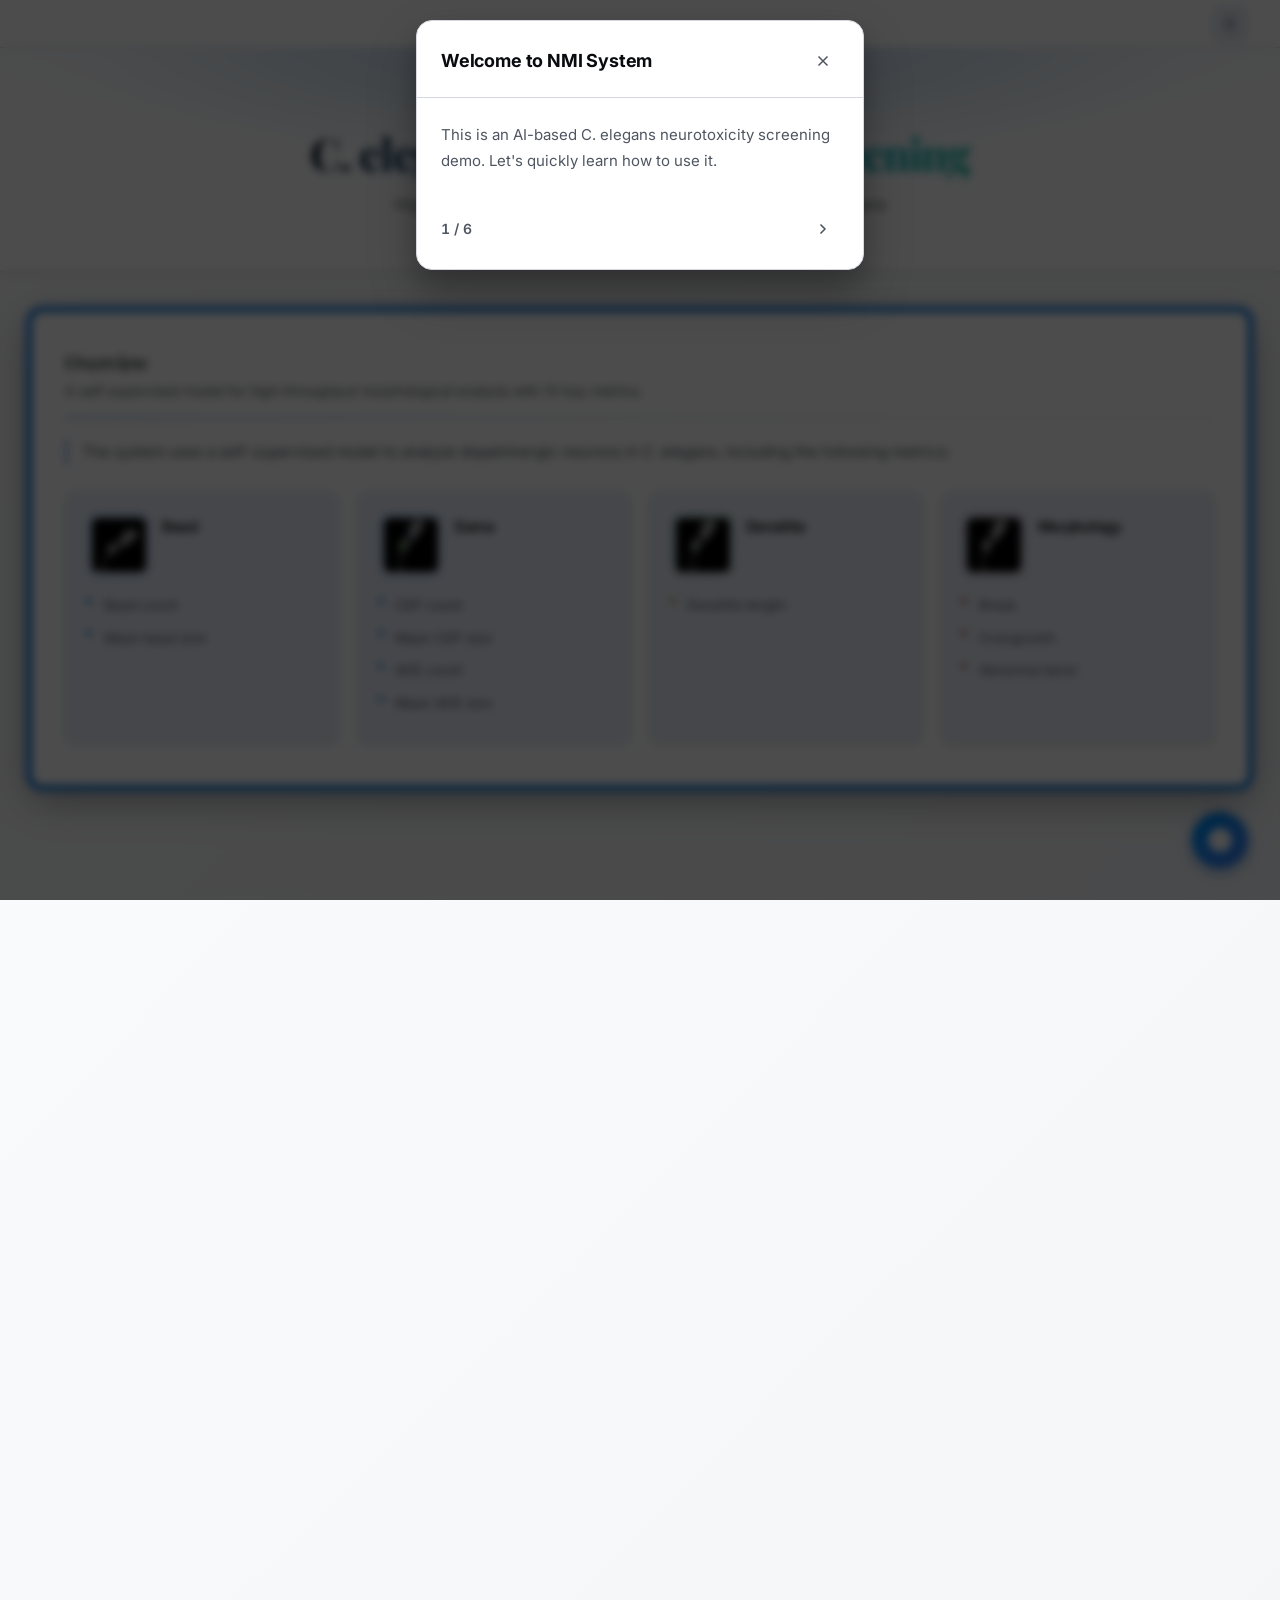
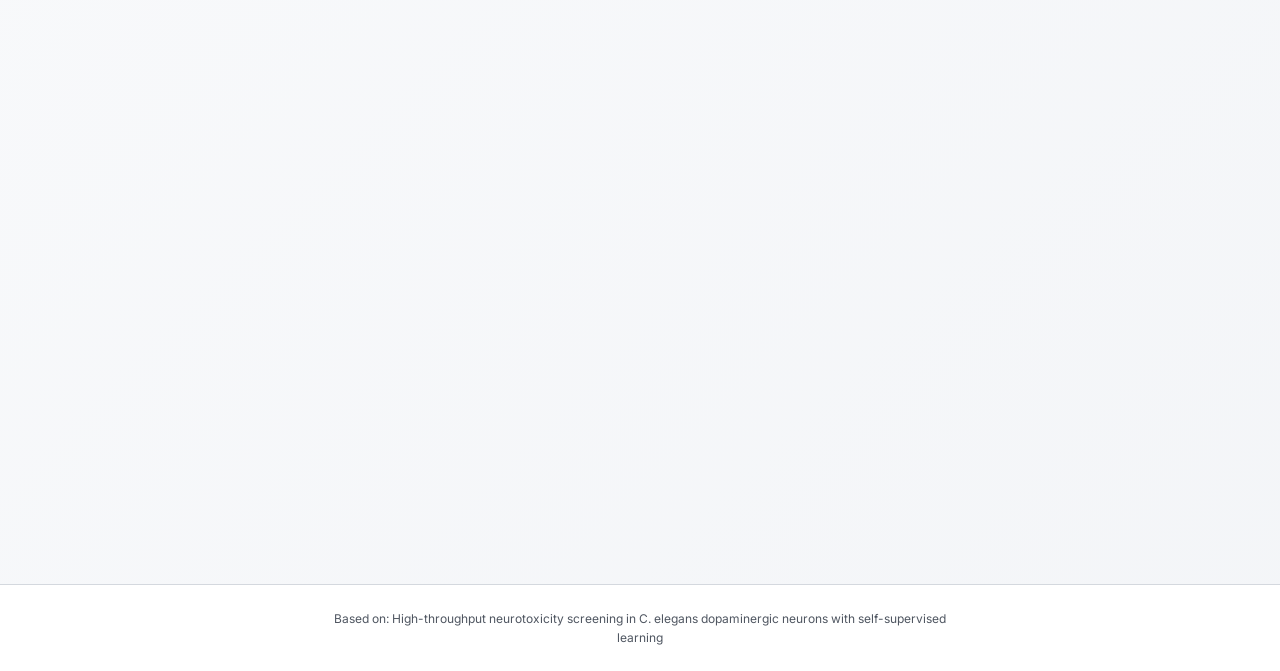
==== commit 94390cad: "Replace placeholder images with real data, update metrics, fix i18n and UI - Replace original/prepro" ====
--- a/index.html
+++ b/index.html
@@ -3,15 +3,12 @@
 <head>
     <meta charset="UTF-8">
     <meta name="viewport" content="width=device-width, initial-scale=1.0">
-    <meta http-equiv="Cache-Control" content="no-cache, no-store, must-revalidate">
-    <meta http-equiv="Pragma" content="no-cache">
-    <meta http-equiv="Expires" content="0">
     <title>线虫神经毒性筛查系统 - NMI</title>
     <script src="prefs.js"></script>
     <link rel="preconnect" href="https://fonts.googleapis.com">
     <link rel="preconnect" href="https://fonts.gstatic.com" crossorigin>
     <link href="https://fonts.googleapis.com/css2?family=Inter:wght@400;500;600;700&family=JetBrains+Mono:wght@500;600&family=Playfair+Display:ital,wght@0,600;0,700;1,600&display=swap" rel="stylesheet">
-    <link rel="stylesheet" href="styles.css?v=3">
+    <link rel="stylesheet" href="styles.css?v=6">
 </head>
 <body>
     <div class="app-shell">
@@ -52,7 +49,7 @@
                 <div class="metrics-grid metrics-grid--intro">
                     <div class="metric-group metric-group--bead reveal-on-scroll reveal-scale" data-reveal-delay="100">
                         <div class="metric-group__head">
-                            <span class="metric-group__icon" aria-hidden="true"><svg class="metric-group__svg" viewBox="0 0 32 32" fill="none" stroke="currentColor" stroke-width="1.5" stroke-linecap="round" aria-hidden="true"><circle cx="7" cy="19" r="2.3" /><circle cx="13" cy="17" r="2.3" /><circle cx="19" cy="19" r="2.3" /><circle cx="25" cy="16" r="1.8" /></svg></span>
+                            <span class="metric-group__icon metric-group__icon--preview" aria-hidden="true"><img class="metric-group__thumb" src="images/results/sample1_bead.png" alt="" loading="lazy" /></span>
                             <h3 data-i18n="mg_bead">串珠分析</h3>
                         </div>
                         <ul class="metric-group__list">
@@ -62,7 +59,7 @@
                     </div>
                     <div class="metric-group metric-group--cell reveal-on-scroll reveal-scale" data-reveal-delay="200">
                         <div class="metric-group__head">
-                            <span class="metric-group__icon" aria-hidden="true"><svg class="metric-group__svg" viewBox="0 0 32 32" fill="none" stroke="currentColor" stroke-width="1.5" stroke-linecap="round" aria-hidden="true"><circle cx="12" cy="16" r="4.5" /><circle cx="22" cy="16" r="3.2" /><path d="M7 16H7.5M25 16h.5" /></svg></span>
+                            <span class="metric-group__icon metric-group__icon--preview" aria-hidden="true"><img class="metric-group__thumb" src="images/results/sample1_cellbody.png" alt="" loading="lazy" /></span>
                             <h3 data-i18n="mg_cell">细胞体分析</h3>
                         </div>
                         <ul class="metric-group__list">
@@ -74,7 +71,7 @@
                     </div>
                     <div class="metric-group metric-group--dend reveal-on-scroll reveal-scale" data-reveal-delay="300">
                         <div class="metric-group__head">
-                            <span class="metric-group__icon" aria-hidden="true"><svg class="metric-group__svg" viewBox="0 0 32 32" fill="none" stroke="currentColor" stroke-width="1.5" stroke-linecap="round" stroke-linejoin="round" aria-hidden="true"><path d="M4 20c6-1 7-4 9-6s4-3 7-2 5 0 7-2" /><circle cx="4" cy="20" r="2" fill="currentColor" stroke="none" /><circle cx="21" cy="10" r="1.6" fill="currentColor" stroke="none" /><circle cx="28" cy="8" r="1.4" fill="currentColor" stroke="none" /></svg></span>
+                            <span class="metric-group__icon metric-group__icon--preview" aria-hidden="true"><img class="metric-group__thumb" src="images/results/sample1_dendrite.png" alt="" loading="lazy" /></span>
                             <h3 data-i18n="mg_dend">树突分析</h3>
                         </div>
                         <ul class="metric-group__list">
@@ -83,7 +80,7 @@
                     </div>
                     <div class="metric-group metric-group--morph reveal-on-scroll reveal-scale" data-reveal-delay="400">
                         <div class="metric-group__head">
-                            <span class="metric-group__icon" aria-hidden="true"><svg class="metric-group__svg" viewBox="0 0 32 32" fill="none" stroke="currentColor" stroke-width="1.5" stroke-linecap="round" stroke-linejoin="round" aria-hidden="true"><path d="M8 20h3l2-4 3 2 2-3 3 1" /><circle cx="8" cy="20" r="1.3" fill="currentColor" stroke="none" /><path d="M6 9l1 1M14 6l-1 2" /></svg></span>
+                            <span class="metric-group__icon metric-group__icon--preview" aria-hidden="true"><img class="metric-group__thumb" src="images/results/sample1_morphology.png" alt="" loading="lazy" /></span>
                             <h3 data-i18n="mg_morph">形态异常</h3>
                         </div>
                         <ul class="metric-group__list">
@@ -182,8 +179,8 @@
                                 aria-label="串珠分析"
                             >
                                 <span class="task-card__inner"
-                                    ><span class="task-card__icon" aria-hidden="true"
-                                        ><svg class="task-card__svg" viewBox="0 0 32 32" fill="none" stroke="currentColor" stroke-width="1.5" stroke-linecap="round" aria-hidden="true"><circle cx="7" cy="19" r="2.3" /><circle cx="13" cy="17" r="2.3" /><circle cx="19" cy="19" r="2.3" /><circle cx="25" cy="16" r="1.8" /></svg></span
+                                    ><span class="task-card__icon task-card__icon--preview" aria-hidden="true"
+                                        ><img class="task-card__thumb" src="images/results/sample1_bead.png" alt="" loading="lazy" /></span
                                     ><span class="task-card__body"
                                         ><span class="task-card__label" data-i18n="task_bead_l">串珠分析</span
                                         ><span class="task-card__blurb" data-i18n="task_bead_b">珠状结构数量与大小</span></span
@@ -200,8 +197,8 @@
                                 aria-label="细胞体分析"
                             >
                                 <span class="task-card__inner"
-                                    ><span class="task-card__icon" aria-hidden="true"
-                                        ><svg class="task-card__svg" viewBox="0 0 32 32" fill="none" stroke="currentColor" stroke-width="1.5" aria-hidden="true"><circle cx="12" cy="15" r="4.2" /><circle cx="21" cy="13" r="3.2" /></svg></span
+                                    ><span class="task-card__icon task-card__icon--preview" aria-hidden="true"
+                                        ><img class="task-card__thumb" src="images/results/sample1_cellbody.png" alt="" loading="lazy" /></span
                                     ><span class="task-card__body"
                                         ><span class="task-card__label" data-i18n="task_cell_l">细胞体分析</span
                                         ><span class="task-card__blurb" data-i18n="task_cell_b">CEP、ADE 细胞体</span></span
@@ -218,8 +215,8 @@
                                 aria-label="树突分析"
                             >
                                 <span class="task-card__inner"
-                                    ><span class="task-card__icon" aria-hidden="true"
-                                        ><svg class="task-card__svg" viewBox="0 0 32 32" fill="none" stroke="currentColor" stroke-width="1.5" stroke-linecap="round" stroke-linejoin="round" aria-hidden="true"><path d="M7 25c0-3 1.5-3.5 2.5-1.5l2.5 3.5c.8 1.2 2.2 1 3-.3l1.5-2.2c.7-1 2-1 2.8.3l1.2 1.2" /><circle cx="7" cy="25" r="1.4" fill="currentColor" stroke="none" /></svg></span
+                                    ><span class="task-card__icon task-card__icon--preview" aria-hidden="true"
+                                        ><img class="task-card__thumb" src="images/results/sample1_dendrite.png" alt="" loading="lazy" /></span
                                     ><span class="task-card__body"
                                         ><span class="task-card__label" data-i18n="task_dend_l">树突分析</span
                                         ><span class="task-card__blurb" data-i18n="task_dend_b">树突长度</span></span
@@ -236,8 +233,8 @@
                                 aria-label="形态异常分析"
                             >
                                 <span class="task-card__inner"
-                                    ><span class="task-card__icon" aria-hidden="true"
-                                        ><svg class="task-card__svg" viewBox="0 0 32 32" fill="none" stroke="currentColor" stroke-width="1.5" stroke-linecap="round" stroke-linejoin="round" aria-hidden="true"><path d="M16 5 L28 25 H4 L16 5z" /><line x1="16" y1="12" x2="16" y2="19" stroke-width="2" /><circle cx="16" cy="22" r="1" fill="currentColor" stroke="none" /></svg></span
+                                    ><span class="task-card__icon task-card__icon--preview" aria-hidden="true"
+                                        ><img class="task-card__thumb" src="images/results/sample1_morphology.png" alt="" loading="lazy" /></span
                                     ><span class="task-card__body"
                                         ><span class="task-card__label" data-i18n="task_morph_l">形态异常分析</span
                                         ><span class="task-card__blurb" data-i18n="task_morph_b">断裂、增生、弯曲</span></span
@@ -264,8 +261,8 @@
     <script src="i18n.js?v=10"></script>
     <script src="tooltip.js?v=2"></script>
     <script src="scroll-reveal.js?v=1"></script>
-    <script src="quick-start-guide.js?v=4"></script>
-    <script src="data.js?v=10"></script>
+    <script src="quick-start-guide.js?v=6"></script>
+    <script src="data.js?v=12"></script>
     <script src="home.js?v=10"></script>
 </body>
 </html>
--- a/styles.css
+++ b/styles.css
@@ -731,6 +731,21 @@
     display: block;
 }
 
+/* --- 指标组缩略图预览 --- */
+.metric-group__icon--preview {
+    width: 4rem;
+    height: 4rem;
+    padding: 0.25rem;
+}
+
+.metric-group__thumb {
+    width: 100%;
+    height: 100%;
+    object-fit: cover;
+    border-radius: calc(var(--radius) - 4px);
+    display: block;
+}
+
 .metric-group__head h3 {
     font-size: 0.95rem;
     font-weight: 600;
@@ -1787,6 +1802,28 @@
 .guide-tooltip__btn--icon:hover {
     color: var(--foreground);
     background: var(--accent);
+}
+
+.guide-tooltip__btn {
+    padding: 0.5rem 1rem;
+    border: 1px solid var(--border);
+    border-radius: var(--radius);
+    background: var(--card);
+    color: var(--foreground);
+    font-size: 0.8125rem;
+    font-weight: 600;
+    cursor: pointer;
+    transition: all 0.2s ease;
+}
+
+.guide-tooltip__btn-primary {
+    background: var(--primary);
+    color: var(--primary-foreground);
+    border-color: var(--primary);
+}
+
+.guide-tooltip__btn-primary:hover {
+    opacity: 0.9;
 }
 
 
@@ -2352,6 +2389,22 @@
     display: block;
 }
 
+/* --- 任务卡片缩略图预览 --- */
+.task-card__icon--preview {
+    width: 3.5rem;
+    height: 3.5rem;
+    padding: 0.25rem;
+    overflow: hidden;
+}
+
+.task-card__thumb {
+    width: 100%;
+    height: 100%;
+    object-fit: cover;
+    border-radius: calc(var(--radius) - 2px);
+    display: block;
+}
+
 .task-card__body {
     display: flex;
     flex-direction: column;
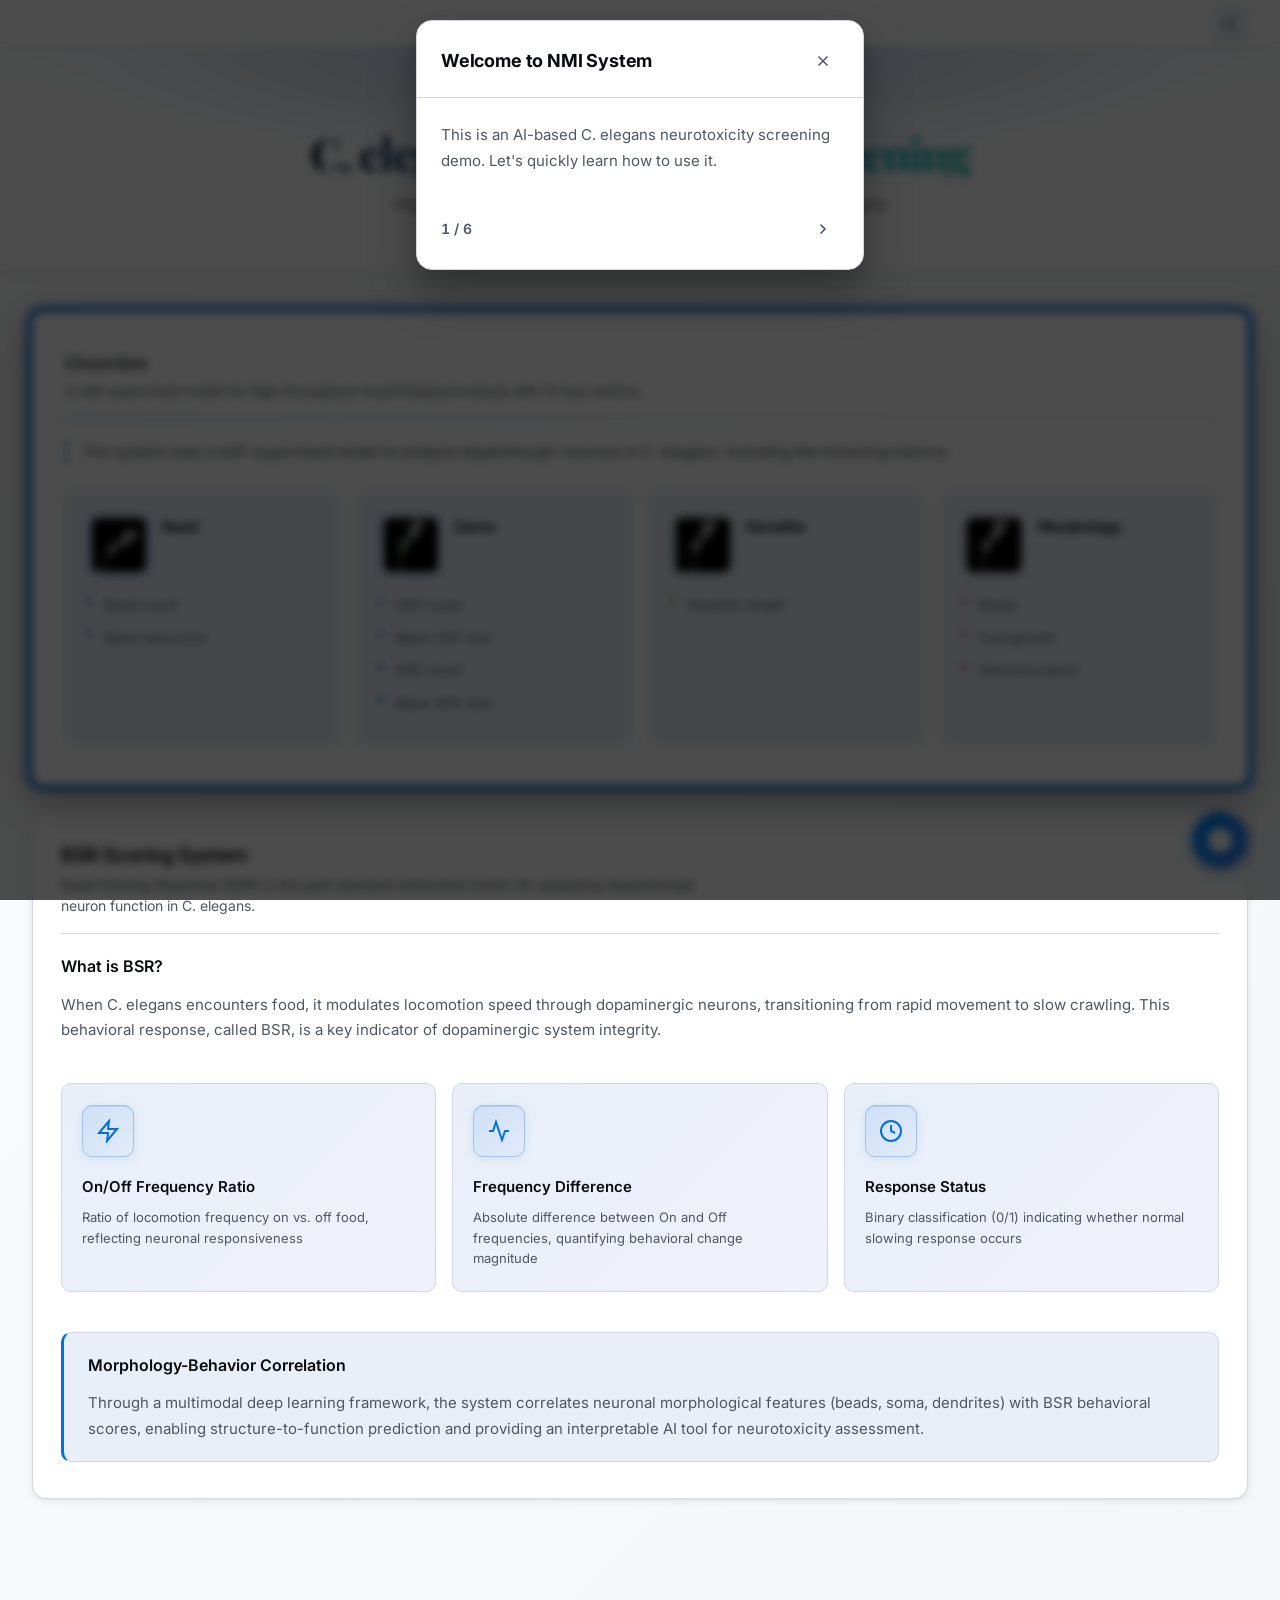
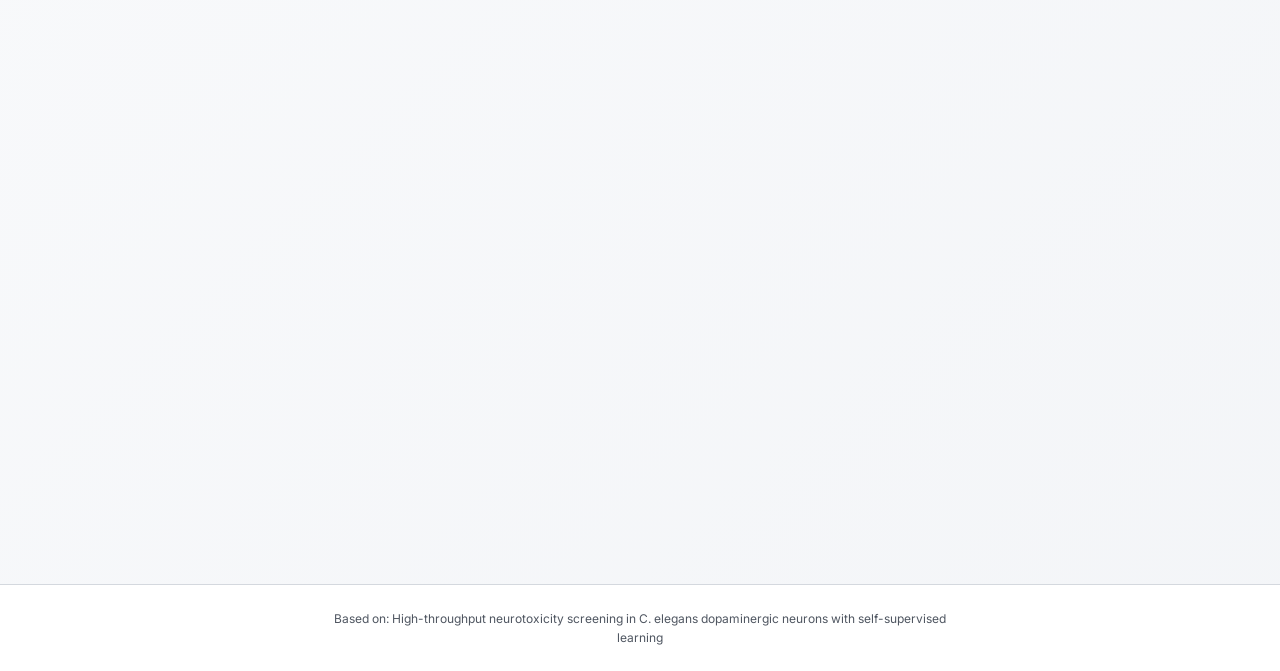
==== commit 0839e4b0: "Convert all images from PNG to WebP (82% size reduction) - 72 images converted: ~80MB → ~10MB total " ====
--- a/index.html
+++ b/index.html
@@ -49,7 +49,7 @@
                 <div class="metrics-grid metrics-grid--intro">
                     <div class="metric-group metric-group--bead reveal-on-scroll reveal-scale" data-reveal-delay="100">
                         <div class="metric-group__head">
-                            <span class="metric-group__icon metric-group__icon--preview" aria-hidden="true"><img class="metric-group__thumb" src="images/results/sample1_bead.png" alt="" loading="lazy" /></span>
+                            <span class="metric-group__icon metric-group__icon--preview" aria-hidden="true"><img class="metric-group__thumb" src="images/results/sample1_bead.webp" alt="" loading="lazy" /></span>
                             <h3 data-i18n="mg_bead">串珠分析</h3>
                         </div>
                         <ul class="metric-group__list">
@@ -59,7 +59,7 @@
                     </div>
                     <div class="metric-group metric-group--cell reveal-on-scroll reveal-scale" data-reveal-delay="200">
                         <div class="metric-group__head">
-                            <span class="metric-group__icon metric-group__icon--preview" aria-hidden="true"><img class="metric-group__thumb" src="images/results/sample1_cellbody.png" alt="" loading="lazy" /></span>
+                            <span class="metric-group__icon metric-group__icon--preview" aria-hidden="true"><img class="metric-group__thumb" src="images/results/sample1_cellbody.webp" alt="" loading="lazy" /></span>
                             <h3 data-i18n="mg_cell">细胞体分析</h3>
                         </div>
                         <ul class="metric-group__list">
@@ -71,7 +71,7 @@
                     </div>
                     <div class="metric-group metric-group--dend reveal-on-scroll reveal-scale" data-reveal-delay="300">
                         <div class="metric-group__head">
-                            <span class="metric-group__icon metric-group__icon--preview" aria-hidden="true"><img class="metric-group__thumb" src="images/results/sample1_dendrite.png" alt="" loading="lazy" /></span>
+                            <span class="metric-group__icon metric-group__icon--preview" aria-hidden="true"><img class="metric-group__thumb" src="images/results/sample1_dendrite.webp" alt="" loading="lazy" /></span>
                             <h3 data-i18n="mg_dend">树突分析</h3>
                         </div>
                         <ul class="metric-group__list">
@@ -80,7 +80,7 @@
                     </div>
                     <div class="metric-group metric-group--morph reveal-on-scroll reveal-scale" data-reveal-delay="400">
                         <div class="metric-group__head">
-                            <span class="metric-group__icon metric-group__icon--preview" aria-hidden="true"><img class="metric-group__thumb" src="images/results/sample1_morphology.png" alt="" loading="lazy" /></span>
+                            <span class="metric-group__icon metric-group__icon--preview" aria-hidden="true"><img class="metric-group__thumb" src="images/results/sample1_morphology.webp" alt="" loading="lazy" /></span>
                             <h3 data-i18n="mg_morph">形态异常</h3>
                         </div>
                         <ul class="metric-group__list">
@@ -180,7 +180,7 @@
                             >
                                 <span class="task-card__inner"
                                     ><span class="task-card__icon task-card__icon--preview" aria-hidden="true"
-                                        ><img class="task-card__thumb" src="images/results/sample1_bead.png" alt="" loading="lazy" /></span
+                                        ><img class="task-card__thumb" src="images/results/sample1_bead.webp" alt="" loading="lazy" /></span
                                     ><span class="task-card__body"
                                         ><span class="task-card__label" data-i18n="task_bead_l">串珠分析</span
                                         ><span class="task-card__blurb" data-i18n="task_bead_b">珠状结构数量与大小</span></span
@@ -198,7 +198,7 @@
                             >
                                 <span class="task-card__inner"
                                     ><span class="task-card__icon task-card__icon--preview" aria-hidden="true"
-                                        ><img class="task-card__thumb" src="images/results/sample1_cellbody.png" alt="" loading="lazy" /></span
+                                        ><img class="task-card__thumb" src="images/results/sample1_cellbody.webp" alt="" loading="lazy" /></span
                                     ><span class="task-card__body"
                                         ><span class="task-card__label" data-i18n="task_cell_l">细胞体分析</span
                                         ><span class="task-card__blurb" data-i18n="task_cell_b">CEP、ADE 细胞体</span></span
@@ -216,7 +216,7 @@
                             >
                                 <span class="task-card__inner"
                                     ><span class="task-card__icon task-card__icon--preview" aria-hidden="true"
-                                        ><img class="task-card__thumb" src="images/results/sample1_dendrite.png" alt="" loading="lazy" /></span
+                                        ><img class="task-card__thumb" src="images/results/sample1_dendrite.webp" alt="" loading="lazy" /></span
                                     ><span class="task-card__body"
                                         ><span class="task-card__label" data-i18n="task_dend_l">树突分析</span
                                         ><span class="task-card__blurb" data-i18n="task_dend_b">树突长度</span></span
@@ -234,7 +234,7 @@
                             >
                                 <span class="task-card__inner"
                                     ><span class="task-card__icon task-card__icon--preview" aria-hidden="true"
-                                        ><img class="task-card__thumb" src="images/results/sample1_morphology.png" alt="" loading="lazy" /></span
+                                        ><img class="task-card__thumb" src="images/results/sample1_morphology.webp" alt="" loading="lazy" /></span
                                     ><span class="task-card__body"
                                         ><span class="task-card__label" data-i18n="task_morph_l">形态异常分析</span
                                         ><span class="task-card__blurb" data-i18n="task_morph_b">断裂、增生、弯曲</span></span
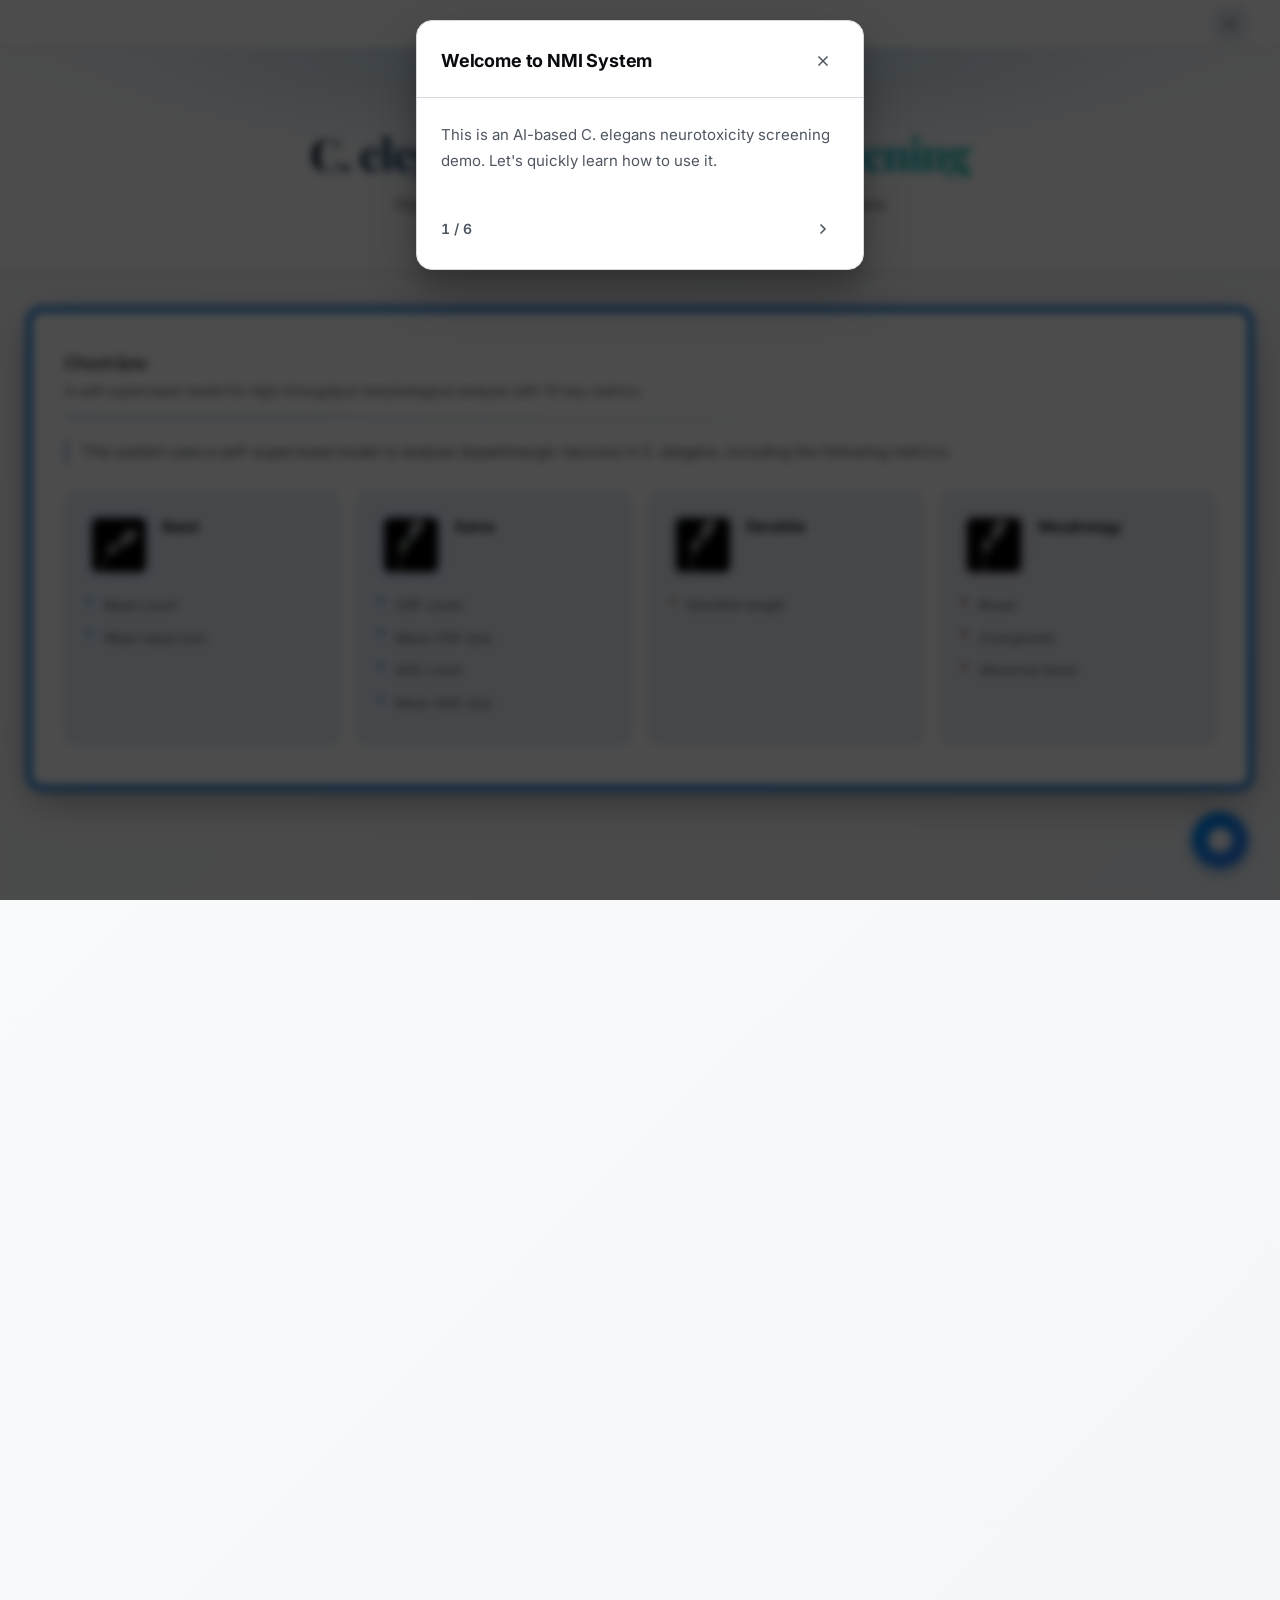
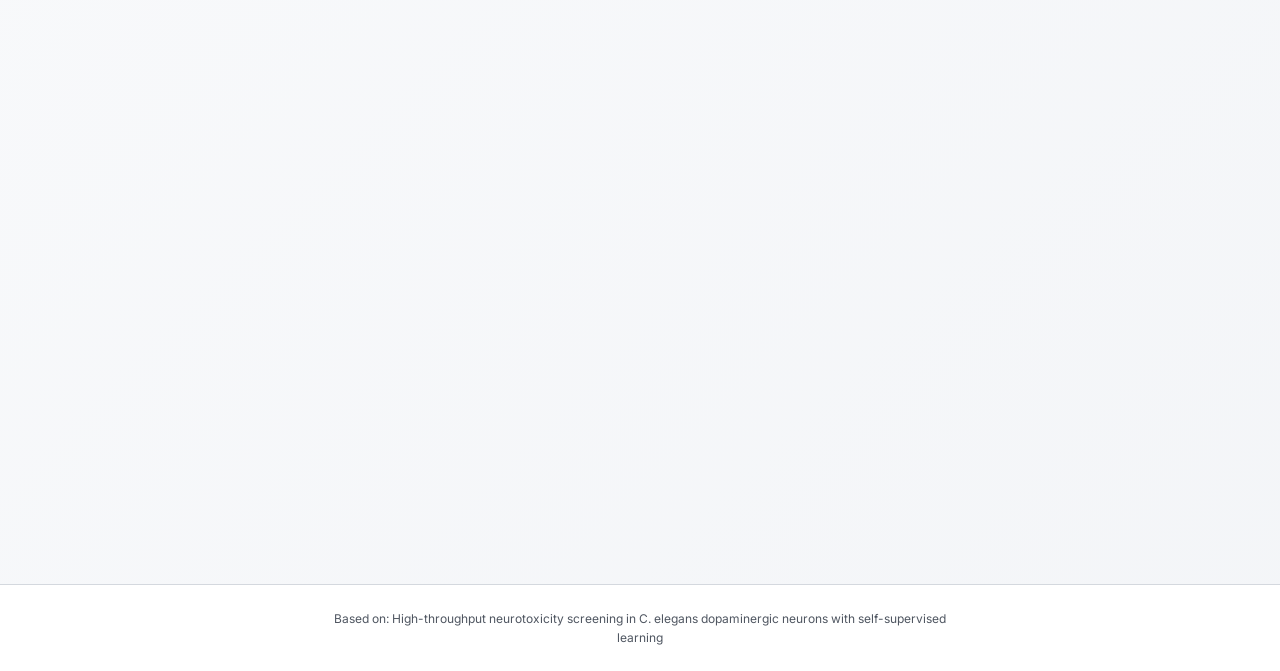
==== commit 741d7f9a: "Bump cache versions after WebP migration Co-Authored-By: Claude Opus 4.7 <noreply@anthropic.com>" ====
--- a/index.html
+++ b/index.html
@@ -8,7 +8,7 @@
     <link rel="preconnect" href="https://fonts.googleapis.com">
     <link rel="preconnect" href="https://fonts.gstatic.com" crossorigin>
     <link href="https://fonts.googleapis.com/css2?family=Inter:wght@400;500;600;700&family=JetBrains+Mono:wght@500;600&family=Playfair+Display:ital,wght@0,600;0,700;1,600&display=swap" rel="stylesheet">
-    <link rel="stylesheet" href="styles.css?v=6">
+    <link rel="stylesheet" href="styles.css?v=7">
 </head>
 <body>
     <div class="app-shell">
@@ -262,7 +262,7 @@
     <script src="tooltip.js?v=2"></script>
     <script src="scroll-reveal.js?v=1"></script>
     <script src="quick-start-guide.js?v=6"></script>
-    <script src="data.js?v=12"></script>
+    <script src="data.js?v=14"></script>
     <script src="home.js?v=10"></script>
 </body>
 </html>
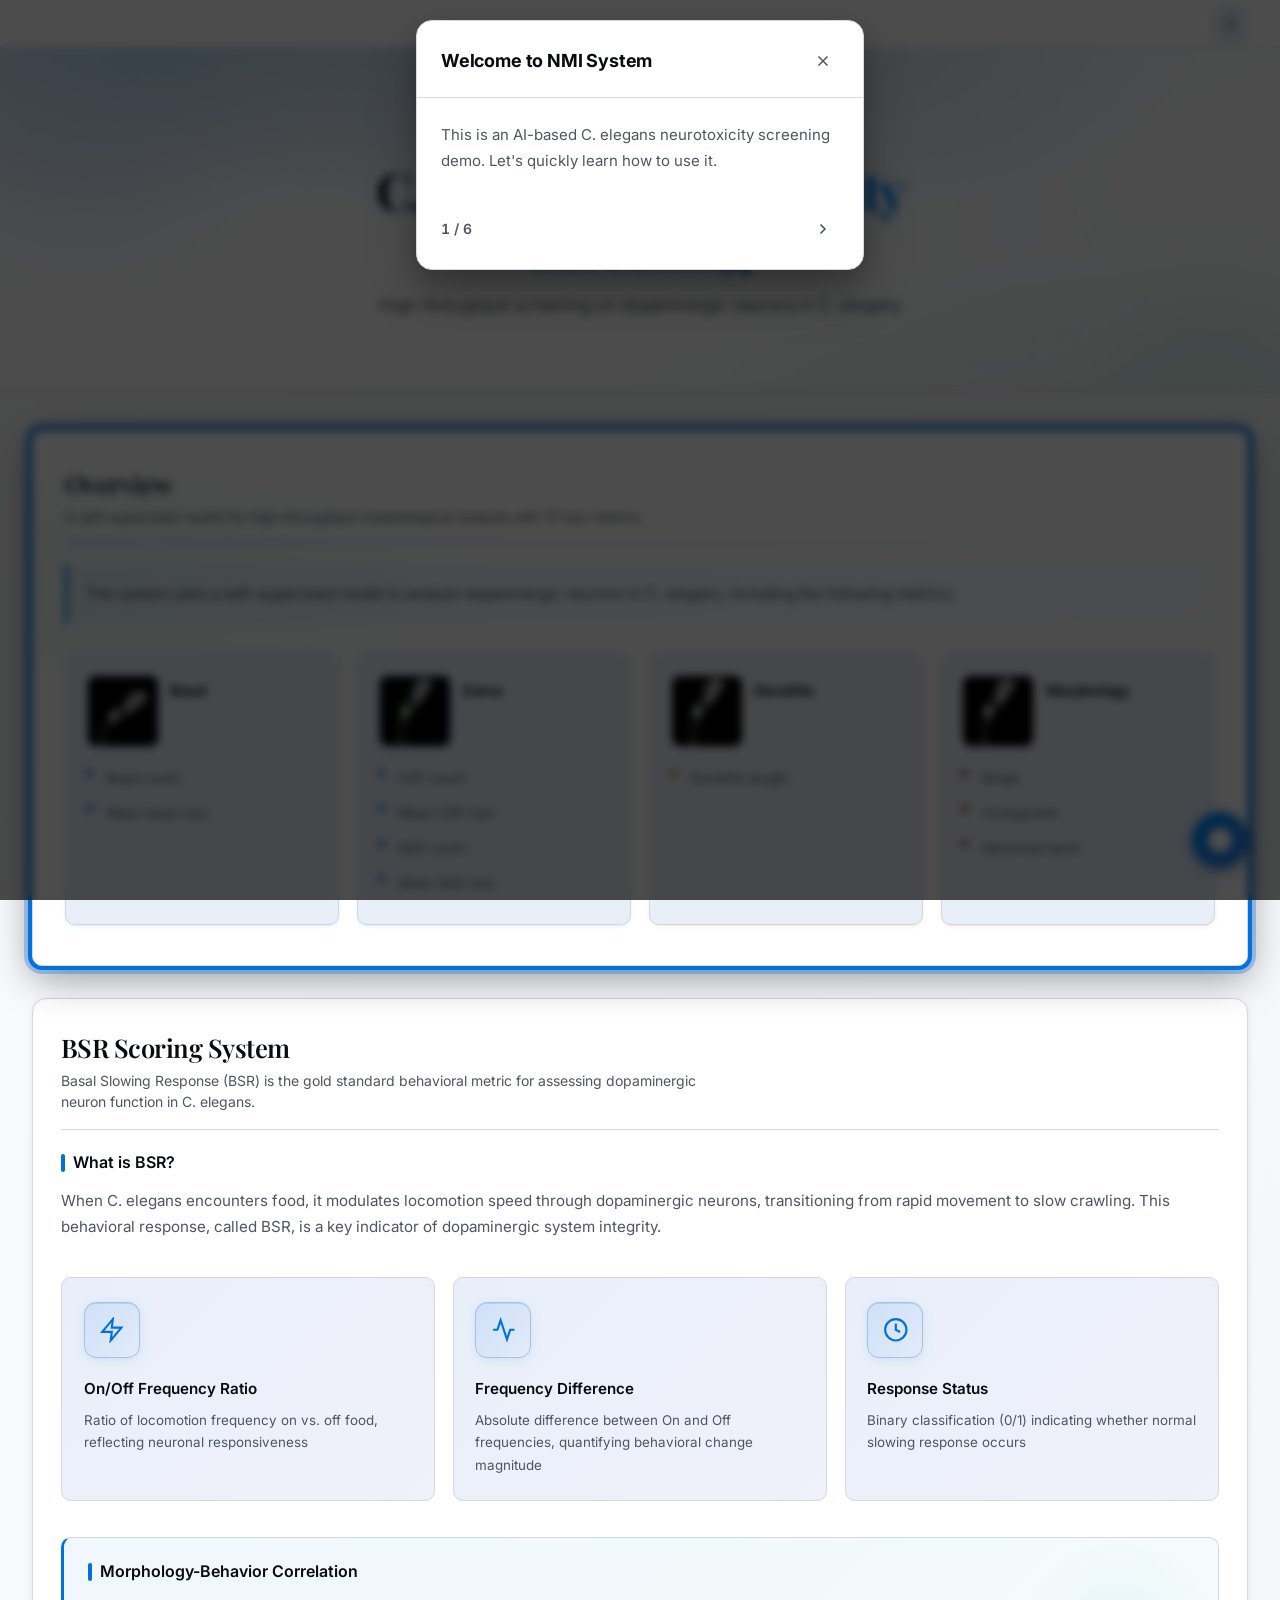
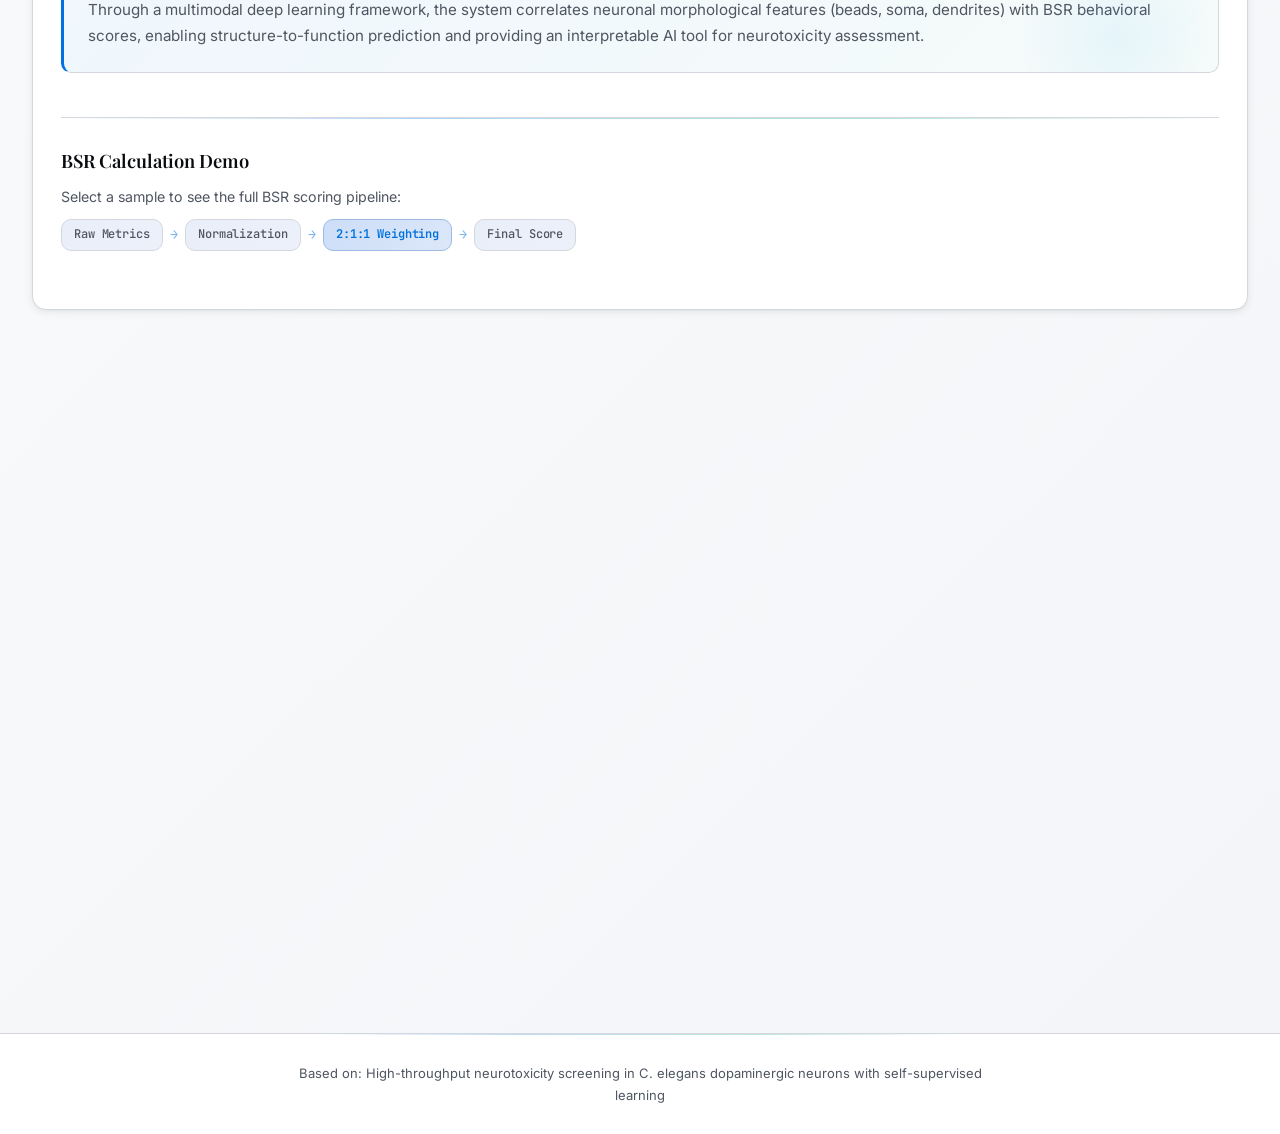
==== commit 9640fc85: "Beautify landing page and add full BSR scoring pipeline Co-Authored-By: Claude Opus 4.7 <noreply@ant" ====
--- a/index.html
+++ b/index.html
@@ -8,7 +8,8 @@
     <link rel="preconnect" href="https://fonts.googleapis.com">
     <link rel="preconnect" href="https://fonts.gstatic.com" crossorigin>
     <link href="https://fonts.googleapis.com/css2?family=Inter:wght@400;500;600;700&family=JetBrains+Mono:wght@500;600&family=Playfair+Display:ital,wght@0,600;0,700;1,600&display=swap" rel="stylesheet">
-    <link rel="stylesheet" href="styles.css?v=7">
+    <link rel="preload" as="image" href="images/original/sample1.webp" fetchpriority="high">
+    <link rel="stylesheet" href="styles.css?v=12">
 </head>
 <body>
     <div class="app-shell">
@@ -31,6 +32,9 @@
             </div>
         </div>
         <header class="site-header">
+            <div class="header-orb header-orb--1" aria-hidden="true"></div>
+            <div class="header-orb header-orb--2" aria-hidden="true"></div>
+            <div class="header-orb header-orb--3" aria-hidden="true"></div>
             <div class="container header-inner">
                 <p class="eyebrow" data-i18n="header_eyebrow">NMI · 神经形态学分析</p>
                 <h1 data-i18n="home_title">线虫神经毒性筛查系统</h1>
@@ -49,7 +53,7 @@
                 <div class="metrics-grid metrics-grid--intro">
                     <div class="metric-group metric-group--bead reveal-on-scroll reveal-scale" data-reveal-delay="100">
                         <div class="metric-group__head">
-                            <span class="metric-group__icon metric-group__icon--preview" aria-hidden="true"><img class="metric-group__thumb" src="images/results/sample1_bead.webp" alt="" loading="lazy" /></span>
+                            <span class="metric-group__icon metric-group__icon--preview" aria-hidden="true"><img class="metric-group__thumb" src="images/results/sample1_bead.webp" alt="" loading="lazy" decoding="async" /></span>
                             <h3 data-i18n="mg_bead">串珠分析</h3>
                         </div>
                         <ul class="metric-group__list">
@@ -59,7 +63,7 @@
                     </div>
                     <div class="metric-group metric-group--cell reveal-on-scroll reveal-scale" data-reveal-delay="200">
                         <div class="metric-group__head">
-                            <span class="metric-group__icon metric-group__icon--preview" aria-hidden="true"><img class="metric-group__thumb" src="images/results/sample1_cellbody.webp" alt="" loading="lazy" /></span>
+                            <span class="metric-group__icon metric-group__icon--preview" aria-hidden="true"><img class="metric-group__thumb" src="images/results/sample1_cellbody.webp" alt="" loading="lazy" decoding="async" /></span>
                             <h3 data-i18n="mg_cell">细胞体分析</h3>
                         </div>
                         <ul class="metric-group__list">
@@ -71,7 +75,7 @@
                     </div>
                     <div class="metric-group metric-group--dend reveal-on-scroll reveal-scale" data-reveal-delay="300">
                         <div class="metric-group__head">
-                            <span class="metric-group__icon metric-group__icon--preview" aria-hidden="true"><img class="metric-group__thumb" src="images/results/sample1_dendrite.webp" alt="" loading="lazy" /></span>
+                            <span class="metric-group__icon metric-group__icon--preview" aria-hidden="true"><img class="metric-group__thumb" src="images/results/sample1_dendrite.webp" alt="" loading="lazy" decoding="async" /></span>
                             <h3 data-i18n="mg_dend">树突分析</h3>
                         </div>
                         <ul class="metric-group__list">
@@ -80,7 +84,7 @@
                     </div>
                     <div class="metric-group metric-group--morph reveal-on-scroll reveal-scale" data-reveal-delay="400">
                         <div class="metric-group__head">
-                            <span class="metric-group__icon metric-group__icon--preview" aria-hidden="true"><img class="metric-group__thumb" src="images/results/sample1_morphology.webp" alt="" loading="lazy" /></span>
+                            <span class="metric-group__icon metric-group__icon--preview" aria-hidden="true"><img class="metric-group__thumb" src="images/results/sample1_morphology.webp" alt="" loading="lazy" decoding="async" /></span>
                             <h3 data-i18n="mg_morph">形态异常</h3>
                         </div>
                         <ul class="metric-group__list">
@@ -135,6 +139,25 @@
                         <h3 data-i18n="bsr_corr_title">形态学与行为学关联</h3>
                         <p data-i18n="bsr_corr_desc">本系统通过多模态深度学习框架，将神经元形态学特征（串珠、细胞体、树突等）与 BSR 行为学评分相关联，实现从结构到功能的预测，为神经毒性评估提供可解释的 AI 工具。</p>
                     </div>
+
+                    <div class="bsr-demo">
+                        <div class="bsr-demo__head">
+                            <h3 data-i18n="bsr_demo_title">BSR 计算演示</h3>
+                            <p class="section-lead bsr-demo__lead" data-i18n="bsr_demo_lead">选择一个样本，查看 BSR 评分的完整计算流程：</p>
+                            <div class="bsr-demo__pipeline" id="bsr-pipeline-steps" aria-label="BSR calculation pipeline">
+                                <span class="bsr-pipeline-step" data-i18n="bsr_step_raw">原始指标</span>
+                                <span class="bsr-pipeline-arrow" aria-hidden="true">→</span>
+                                <span class="bsr-pipeline-step" data-i18n="bsr_step_norm">归一化</span>
+                                <span class="bsr-pipeline-arrow" aria-hidden="true">→</span>
+                                <span class="bsr-pipeline-step bsr-pipeline-step--highlight" data-i18n="bsr_step_weight">2:1:1 加权</span>
+                                <span class="bsr-pipeline-arrow" aria-hidden="true">→</span>
+                                <span class="bsr-pipeline-step" data-i18n="bsr_step_score">最终评分</span>
+                            </div>
+                        </div>
+                        <div class="bsr-demo__preview" id="bsr-preview">
+                            <!-- Populated by JS; shows BSR score for selected sample + link to full analysis -->
+                        </div>
+                    </div>
                 </div>
             </section>
 
@@ -156,7 +179,7 @@
                             role="radiogroup"
                             aria-labelledby="sample-select-label"
                         ></div>
-                        <input type="hidden" id="sample-index" name="sample" value="0" />
+                        <input type="hidden" id="sample-index" name="sample" value="" />
                     </div>
                     <div class="field-block field-block--task">
                         <div class="field-block-head">
@@ -171,16 +194,16 @@
                         >
                             <button
                                 type="button"
-                                class="task-card task-card--selected"
-                                role="radio"
-                                aria-checked="true"
+                                class="task-card"
+                                role="radio"
+                                aria-checked="false"
                                 data-task-id="bead"
                                 data-i18n-aria="task_bead_l"
                                 aria-label="串珠分析"
                             >
                                 <span class="task-card__inner"
                                     ><span class="task-card__icon task-card__icon--preview" aria-hidden="true"
-                                        ><img class="task-card__thumb" src="images/results/sample1_bead.webp" alt="" loading="lazy" /></span
+                                        ><img class="task-card__thumb" src="images/results/sample1_bead.webp" alt="" loading="lazy" decoding="async" /></span
                                     ><span class="task-card__body"
                                         ><span class="task-card__label" data-i18n="task_bead_l">串珠分析</span
                                         ><span class="task-card__blurb" data-i18n="task_bead_b">珠状结构数量与大小</span></span
@@ -198,7 +221,7 @@
                             >
                                 <span class="task-card__inner"
                                     ><span class="task-card__icon task-card__icon--preview" aria-hidden="true"
-                                        ><img class="task-card__thumb" src="images/results/sample1_cellbody.webp" alt="" loading="lazy" /></span
+                                        ><img class="task-card__thumb" src="images/results/sample1_cellbody.webp" alt="" loading="lazy" decoding="async" /></span
                                     ><span class="task-card__body"
                                         ><span class="task-card__label" data-i18n="task_cell_l">细胞体分析</span
                                         ><span class="task-card__blurb" data-i18n="task_cell_b">CEP、ADE 细胞体</span></span
@@ -216,7 +239,7 @@
                             >
                                 <span class="task-card__inner"
                                     ><span class="task-card__icon task-card__icon--preview" aria-hidden="true"
-                                        ><img class="task-card__thumb" src="images/results/sample1_dendrite.webp" alt="" loading="lazy" /></span
+                                        ><img class="task-card__thumb" src="images/results/sample1_dendrite.webp" alt="" loading="lazy" decoding="async" /></span
                                     ><span class="task-card__body"
                                         ><span class="task-card__label" data-i18n="task_dend_l">树突分析</span
                                         ><span class="task-card__blurb" data-i18n="task_dend_b">树突长度</span></span
@@ -234,15 +257,40 @@
                             >
                                 <span class="task-card__inner"
                                     ><span class="task-card__icon task-card__icon--preview" aria-hidden="true"
-                                        ><img class="task-card__thumb" src="images/results/sample1_morphology.webp" alt="" loading="lazy" /></span
+                                        ><img class="task-card__thumb" src="images/results/sample1_morphology.webp" alt="" loading="lazy" decoding="async" /></span
                                     ><span class="task-card__body"
                                         ><span class="task-card__label" data-i18n="task_morph_l">形态异常分析</span
                                         ><span class="task-card__blurb" data-i18n="task_morph_b">断裂、增生、弯曲</span></span
                                     ></span
                                 >
                             </button>
-                        </div>
-                        <input type="hidden" id="task-id" name="task" value="bead" />
+                            <button
+                                type="button"
+                                class="task-card"
+                                role="radio"
+                                aria-checked="false"
+                                data-task-id="bsr"
+                                data-i18n-aria="task_bsr_l"
+                                aria-label="BSR 评分"
+                            >
+                                <span class="task-card__inner"
+                                    ><span class="task-card__icon task-card__icon--preview task-card__icon--bsr" aria-hidden="true"
+                                        ><svg class="task-card__svg-bsr" viewBox="0 0 48 48" fill="none" aria-hidden="true">
+                                            <circle cx="24" cy="24" r="21" stroke="currentColor" stroke-width="2.5" opacity="0.15"/>
+                                            <circle cx="24" cy="24" r="21" stroke="currentColor" stroke-width="2.5" stroke-dasharray="132" stroke-dashoffset="26" stroke-linecap="round" opacity="0.9"
+                                                transform="rotate(-90 24 24)"/>
+                                            <text x="24" y="21" text-anchor="middle" fill="currentColor" font-family="JetBrains Mono, monospace" font-size="13" font-weight="700">BSR</text>
+                                            <text x="24" y="34" text-anchor="middle" fill="currentColor" font-family="JetBrains Mono, monospace" font-size="8" font-weight="500" opacity="0.6">SCORE</text>
+                                        </svg
+                                    ></span
+                                    ><span class="task-card__body"
+                                        ><span class="task-card__label" data-i18n="task_bsr_l">BSR 评分</span
+                                        ><span class="task-card__blurb" data-i18n="task_bsr_b">行为学评分计算</span></span
+                                    ></span
+                                >
+                            </button>
+                        </div>
+                        <input type="hidden" id="task-id" name="task" value="" />
                     </div>
                     <div class="demo-form-actions">
                         <button type="button" class="btn btn-primary btn-lg" id="start-btn" data-i18n="start">开始</button>
@@ -258,11 +306,11 @@
         </footer>
     </div>
 
-    <script src="i18n.js?v=10"></script>
+    <script src="i18n.js?v=13"></script>
     <script src="tooltip.js?v=2"></script>
     <script src="scroll-reveal.js?v=1"></script>
     <script src="quick-start-guide.js?v=6"></script>
-    <script src="data.js?v=14"></script>
-    <script src="home.js?v=10"></script>
+    <script src="data.js?v=16"></script>
+    <script src="home.js?v=16"></script>
 </body>
 </html>
--- a/styles.css
+++ b/styles.css
@@ -100,6 +100,35 @@
     display: flex;
     flex-direction: column;
     background: var(--agent-gradient);
+    position: relative;
+}
+
+.app-shell::before {
+    content: "";
+    position: fixed;
+    inset: 0;
+    pointer-events: none;
+    z-index: 0;
+    --dot-size: 1px;
+    --dot-spacing: 28px;
+    background-image: radial-gradient(
+        circle at center,
+        oklch(0.55 0.2 250 / 0.06) var(--dot-size),
+        transparent var(--dot-size)
+    );
+    background-size: var(--dot-spacing) var(--dot-spacing);
+    mask-image: linear-gradient(
+        to bottom,
+        oklch(0 0 0 / 0.4) 0%,
+        oklch(0 0 0 / 0.15) 40%,
+        oklch(0 0 0 / 0.06) 70%,
+        oklch(0 0 0 / 0.02) 100%
+    );
+}
+
+.app-shell > * {
+    position: relative;
+    z-index: 1;
 }
 
 .container {
@@ -299,7 +328,7 @@
 .site-header {
     position: relative;
     border-bottom: 1px solid var(--border);
-    padding: 3rem 0 3.25rem;
+    padding: 4rem 0 4.25rem;
     background: var(--card);
     box-shadow: var(--card-shadow);
     overflow: hidden;
@@ -309,7 +338,10 @@
     content: "";
     position: absolute;
     inset: 0;
-    background: radial-gradient(ellipse 100% 120% at 50% -20%, oklch(0.55 0.18 250 / 0.12), transparent 60%);
+    background:
+        radial-gradient(ellipse 90% 110% at 15% -10%, oklch(0.55 0.18 250 / 0.14), transparent 55%),
+        radial-gradient(ellipse 70% 90% at 85% 110%, oklch(0.65 0.15 170 / 0.1), transparent 55%),
+        radial-gradient(ellipse 100% 120% at 50% -20%, oklch(0.55 0.18 250 / 0.08), transparent 60%);
     pointer-events: none;
     animation: headerGlow 8s ease-in-out infinite alternate;
 }
@@ -318,9 +350,63 @@
     content: "";
     position: absolute;
     inset: 0;
-    background: radial-gradient(ellipse 80% 100% at 50% 0%, oklch(0.45 0.15 250 / 0.18), transparent 55%);
+    background:
+        radial-gradient(ellipse 80% 100% at 50% 0%, oklch(0.45 0.15 250 / 0.15), transparent 55%);
     pointer-events: none;
     animation: headerGlowSecondary 10s ease-in-out infinite alternate-reverse;
+}
+
+/* Floating geometric orbs in header background */
+.header-orb {
+    position: absolute;
+    border-radius: 50%;
+    pointer-events: none;
+    filter: blur(60px);
+    opacity: 0.5;
+}
+
+.header-orb--1 {
+    width: 320px;
+    height: 320px;
+    top: -140px;
+    left: -80px;
+    background: oklch(0.55 0.2 250 / 0.25);
+    animation: floatOrb1 18s ease-in-out infinite;
+}
+
+.header-orb--2 {
+    width: 200px;
+    height: 200px;
+    bottom: -90px;
+    right: -40px;
+    background: oklch(0.65 0.18 170 / 0.2);
+    animation: floatOrb2 14s ease-in-out infinite;
+}
+
+.header-orb--3 {
+    width: 140px;
+    height: 140px;
+    top: 30%;
+    right: 15%;
+    background: oklch(0.7 0.12 250 / 0.15);
+    animation: floatOrb3 12s ease-in-out infinite;
+}
+
+@keyframes floatOrb1 {
+    0%, 100% { transform: translate(0, 0) scale(1); }
+    33% { transform: translate(40px, 30px) scale(1.15); }
+    66% { transform: translate(-20px, -20px) scale(0.9); }
+}
+
+@keyframes floatOrb2 {
+    0%, 100% { transform: translate(0, 0) scale(1); }
+    33% { transform: translate(-30px, -25px) scale(1.1); }
+    66% { transform: translate(20px, 15px) scale(0.95); }
+}
+
+@keyframes floatOrb3 {
+    0%, 100% { transform: translate(0, 0) scale(1); }
+    50% { transform: translate(-25px, 20px) scale(1.2); }
 }
 
 @keyframes headerGlow {
@@ -329,8 +415,8 @@
 }
 
 @keyframes headerGlowSecondary {
-    0% { opacity: 0.5; }
-    100% { opacity: 0.9; }
+    0% { opacity: 0.4; }
+    100% { opacity: 0.85; }
 }
 
 .header-inner {
@@ -342,52 +428,63 @@
 }
 
 .eyebrow {
-    font-size: 0.7rem;
+    font-size: 0.75rem;
     font-weight: 600;
-    letter-spacing: 0.14em;
+    letter-spacing: 0.16em;
     text-transform: uppercase;
-    color: var(--muted-foreground);
-    margin-bottom: 0.85rem;
-    opacity: 0.9;
-    text-shadow: 0 1px 2px oklch(0 0 0 / 0.1);
+    color: var(--primary);
+    margin-bottom: 1rem;
+    opacity: 0.85;
+    display: inline-block;
+    padding: 0.35rem 1rem;
+    background: linear-gradient(135deg,
+        color-mix(in oklch, var(--primary) 12%, transparent) 0%,
+        color-mix(in oklch, var(--primary) 6%, transparent) 100%);
+    border-radius: 9999px;
+    border: 1px solid color-mix(in oklch, var(--primary) 18%, transparent);
 }
 
 .site-header h1 {
     font-family: "Playfair Display", Georgia, "Times New Roman", serif;
-    font-size: clamp(1.75rem, 4vw, 2.75rem);
+    font-size: clamp(2rem, 5vw, 3.25rem);
     font-weight: 700;
-    letter-spacing: -0.03em;
-    line-height: 1.15;
+    letter-spacing: -0.04em;
+    line-height: 1.1;
     color: var(--foreground);
-    margin-bottom: 0.85rem;
+    margin-bottom: 1rem;
     background: linear-gradient(135deg,
         var(--foreground) 0%,
-        oklch(0.65 0.19 250) 50%,
-        oklch(0.7 0.15 170) 100%);
+        oklch(0.65 0.22 250) 40%,
+        oklch(0.7 0.18 170) 70%,
+        var(--foreground) 100%);
+    background-size: 200% 200%;
     -webkit-background-clip: text;
     background-clip: text;
     -webkit-text-fill-color: transparent;
-    animation: titleShine 4s ease-in-out infinite alternate;
-    filter: drop-shadow(0 2px 8px oklch(0.55 0.18 250 / 0.15));
+    animation: titleShine 5s ease-in-out infinite alternate;
+    filter: drop-shadow(0 3px 12px oklch(0.55 0.18 250 / 0.2));
 }
 
 @keyframes titleShine {
     0% {
-        filter: brightness(1) drop-shadow(0 2px 8px oklch(0.55 0.18 250 / 0.15));
+        background-position: 0% 50%;
+        filter: brightness(1) drop-shadow(0 3px 12px oklch(0.55 0.18 250 / 0.2));
     }
     100% {
-        filter: brightness(1.2) drop-shadow(0 4px 16px oklch(0.55 0.18 250 / 0.25));
+        background-position: 100% 50%;
+        filter: brightness(1.15) drop-shadow(0 6px 24px oklch(0.55 0.18 250 / 0.35));
     }
 }
 
 .subtitle {
-    font-size: 0.9875rem;
+    font-size: 1.0625rem;
     font-weight: 400;
     color: var(--muted-foreground);
-    line-height: 1.7;
-    max-width: 40rem;
+    line-height: 1.75;
+    max-width: 42rem;
     margin: 0 auto;
     text-wrap: pretty;
+    letter-spacing: -0.01em;
 }
 
 .subtitle em {
@@ -399,10 +496,10 @@
 .main-content {
     flex: 1;
     padding-top: 2.5rem;
-    padding-bottom: 3rem;
+    padding-bottom: 3.5rem;
     display: flex;
     flex-direction: column;
-    gap: 1.5rem;
+    gap: 2rem;
 }
 
 .card {
@@ -472,28 +569,32 @@
     position: absolute;
     pointer-events: none;
     z-index: 0;
-    width: 120%;
-    height: 70%;
-    top: -28%;
-    right: -25%;
-    background: radial-gradient(ellipse 55% 70% at 100% 0%, oklch(0.55 0.18 250 / 0.22), transparent 65%);
-    opacity: 0.9;
-    animation: glowPulse 7s ease-in-out infinite alternate;
+    width: 140%;
+    height: 80%;
+    top: -35%;
+    right: -30%;
+    background:
+        radial-gradient(ellipse 50% 60% at 90% 10%, oklch(0.55 0.18 250 / 0.2), transparent 60%),
+        radial-gradient(ellipse 40% 50% at 10% 80%, oklch(0.65 0.15 170 / 0.1), transparent 60%);
+    opacity: 0.85;
+    animation: glowPulse 8s ease-in-out infinite alternate;
 }
 
 html:not(.dark) .intro-block__glow {
-    background: radial-gradient(ellipse 55% 70% at 100% 0%, oklch(0.55 0.2 250 / 0.14), transparent 65%);
+    background:
+        radial-gradient(ellipse 50% 60% at 90% 10%, oklch(0.55 0.2 250 / 0.12), transparent 60%),
+        radial-gradient(ellipse 40% 50% at 10% 80%, oklch(0.65 0.18 170 / 0.07), transparent 60%);
     opacity: 1;
 }
 
 @keyframes glowPulse {
     0% {
-        opacity: 0.75;
+        opacity: 0.65;
         transform: scale(1) rotate(0deg);
     }
     100% {
         opacity: 1;
-        transform: scale(1.08) rotate(2deg);
+        transform: scale(1.1) rotate(3deg);
     }
 }
 
@@ -504,8 +605,8 @@
 
 .section-head--intro {
     position: relative;
-    margin-bottom: 1.4rem;
-    padding-bottom: 1.2rem;
+    margin-bottom: 1.6rem;
+    padding-bottom: 1.4rem;
     border-bottom: none;
 }
 
@@ -519,25 +620,26 @@
     background: linear-gradient(
         90deg,
         var(--primary),
-        color-mix(in oklch, var(--primary) 35%, transparent),
-        transparent 72%
+        color-mix(in oklch, var(--primary) 40%, transparent) 30%,
+        color-mix(in oklch, var(--chart-2) 30%, transparent) 70%,
+        transparent 100%
     );
     border-radius: 1px;
-    opacity: 0.75;
+    opacity: 0.8;
 }
 
 .section-head--intro h2 {
     font-family: "Playfair Display", Georgia, "Times New Roman", serif;
-    font-size: 1.45rem;
+    font-size: 1.6rem;
     font-weight: 600;
     letter-spacing: -0.03em;
     line-height: 1.2;
-    margin-bottom: 0.5rem;
+    margin-bottom: 0.6rem;
     color: var(--foreground);
 }
 
 html:not(.dark) .section-head--intro h2 {
-    color: oklch(0.2 0.02 260);
+    color: oklch(0.18 0.02 260);
 }
 
 .section-head--intro + .intro-paragraph {
@@ -552,7 +654,8 @@
 }
 
 .section-head h2 {
-    font-size: 1.25rem;
+    font-family: "Playfair Display", Georgia, serif;
+    font-size: 1.6rem;
     font-weight: 600;
     letter-spacing: -0.02em;
     line-height: 1.3;
@@ -568,13 +671,16 @@
 }
 
 .intro-paragraph {
-    font-size: 0.9375rem;
+    font-size: 0.95rem;
     color: var(--muted-foreground);
-    line-height: 1.75;
-    margin-bottom: 1.6rem;
-    padding-left: 0.9rem;
-    border-left: 3px solid color-mix(in oklch, var(--primary) 40%, var(--border));
-    border-radius: 2px;
+    line-height: 1.8;
+    margin-bottom: 1.8rem;
+    padding: 1rem 1.1rem;
+    background: linear-gradient(135deg,
+        color-mix(in oklch, var(--primary) 6%, transparent) 0%,
+        color-mix(in oklch, var(--primary) 2%, transparent) 100%);
+    border-left: 3px solid var(--primary);
+    border-radius: 0 var(--radius) var(--radius) 0;
 }
 
 .intro-paragraph em {
@@ -583,7 +689,7 @@
 }
 
 html:not(.dark) .intro-paragraph {
-    color: oklch(0.4 0.02 260);
+    color: oklch(0.38 0.02 260);
 }
 
 html:not(.dark) .intro-paragraph em {
@@ -733,17 +839,34 @@
 
 /* --- 指标组缩略图预览 --- */
 .metric-group__icon--preview {
-    width: 4rem;
-    height: 4rem;
-    padding: 0.25rem;
+    width: 4.5rem;
+    height: 4.5rem;
+    padding: 0;
+    border-radius: 0.55rem;
+    overflow: hidden;
+    position: relative;
+}
+
+.metric-group__icon--preview::after {
+    content: "";
+    position: absolute;
+    inset: 0;
+    border-radius: inherit;
+    box-shadow: inset 0 0 0 1px color-mix(in oklch, var(--mg-accent) 30%, transparent);
+    pointer-events: none;
 }
 
 .metric-group__thumb {
     width: 100%;
     height: 100%;
     object-fit: cover;
-    border-radius: calc(var(--radius) - 4px);
+    border-radius: calc(var(--radius) - 6px);
     display: block;
+    transition: transform 0.4s cubic-bezier(0.4, 0, 0.2, 1);
+}
+
+.metric-group:hover .metric-group__thumb {
+    transform: scale(1.12);
 }
 
 .metric-group__head h3 {
@@ -754,7 +877,7 @@
     text-transform: none;
     color: var(--foreground);
     margin: 0;
-    padding-top: 0.25rem;
+    padding-top: 0.35rem;
 }
 
 .metric-group__list {
@@ -762,33 +885,40 @@
     margin: 0;
     padding: 0;
     flex: 1;
-    margin-top: 0.1rem;
+    margin-top: 0.25rem;
 }
 
 .metric-group__list li {
-    padding: 0.38rem 0 0.38rem 1.05rem;
+    padding: 0.45rem 0 0.45rem 1.2rem;
     position: relative;
     color: var(--muted-foreground);
     font-size: 0.86rem;
     line-height: 1.5;
-    transition: color 0.15s ease;
+    transition: color 0.2s ease, transform 0.2s ease;
 }
 
 .metric-group__list li:hover {
     color: var(--foreground);
+    transform: translateX(3px);
 }
 
 .metric-group__list li::before {
     content: "";
     position: absolute;
     left: 0;
-    top: 0.72em;
-    width: 4px;
-    height: 4px;
+    top: 0.78em;
+    width: 5px;
+    height: 5px;
     border-radius: 1px;
     background: var(--mg-accent);
-    box-shadow: 0 0 0 1px color-mix(in oklch, var(--mg-accent) 25%, transparent);
+    box-shadow: 0 0 0 2px color-mix(in oklch, var(--mg-accent) 20%, transparent);
     transform: rotate(45deg);
+    transition: transform 0.25s ease, box-shadow 0.25s ease;
+}
+
+.metric-group__list li:hover::before {
+    transform: rotate(45deg) scale(1.3);
+    box-shadow: 0 0 0 4px color-mix(in oklch, var(--mg-accent) 15%, transparent);
 }
 
 /* --- Sample selector --- */
@@ -1300,15 +1430,32 @@
     margin-top: auto;
     border-top: 1px solid var(--border);
     background: var(--card);
-    padding: 1.5rem 0;
-    font-size: 0.75rem;
-    line-height: 1.6;
+    padding: 1.75rem 0;
+    font-size: 0.8125rem;
+    line-height: 1.7;
     color: var(--muted-foreground);
     text-align: center;
+    position: relative;
+}
+
+.site-footer::before {
+    content: "";
+    position: absolute;
+    top: 0;
+    left: 50%;
+    transform: translateX(-50%);
+    width: 50%;
+    height: 1px;
+    background: linear-gradient(90deg,
+        transparent,
+        var(--primary) 30%,
+        var(--chart-2) 70%,
+        transparent);
+    opacity: 0.25;
 }
 
 .site-footer p {
-    max-width: 40rem;
+    max-width: 44rem;
     margin: 0 auto;
 }
 
@@ -1354,10 +1501,15 @@
     background: var(--card);
 }
 
+.bsr-section .section-head h2 {
+    font-family: "Playfair Display", Georgia, serif;
+    font-size: 1.6rem;
+}
+
 .bsr-content {
     display: flex;
     flex-direction: column;
-    gap: 1.5rem;
+    gap: 1.75rem;
 }
 
 .bsr-explanation h3,
@@ -1366,20 +1518,32 @@
     font-weight: 600;
     color: var(--foreground);
     margin-bottom: 0.75rem;
+    display: flex;
+    align-items: center;
+    gap: 0.5rem;
+}
+
+.bsr-explanation h3::before,
+.bsr-correlation h3::before {
+    content: "";
+    width: 4px;
+    height: 1.1em;
+    background: var(--primary);
+    border-radius: 2px;
 }
 
 .bsr-explanation p,
 .bsr-correlation p {
-    font-size: 0.9375rem;
-    line-height: 1.7;
+    font-size: 0.95rem;
+    line-height: 1.75;
     color: var(--muted-foreground);
 }
 
 .bsr-metrics-wrap {
     display: grid;
     grid-template-columns: repeat(auto-fit, minmax(16rem, 1fr));
-    gap: 1rem;
-    margin: 1rem 0;
+    gap: 1.1rem;
+    margin: 0.5rem 0;
 }
 
 .bsr-metric-card {
@@ -1388,7 +1552,7 @@
         color-mix(in oklch, var(--accent) 80%, var(--card)) 100%);
     border: 1px solid var(--border);
     border-radius: var(--radius-lg);
-    padding: 1.35rem 1.25rem;
+    padding: 1.5rem 1.35rem;
     transition: all 0.4s cubic-bezier(0.4, 0, 0.2, 1);
     position: relative;
     overflow: hidden;
@@ -1400,22 +1564,22 @@
     top: 0;
     left: 0;
     right: 0;
-    height: 4px;
+    height: 3px;
     background: linear-gradient(90deg,
         var(--primary) 0%,
-        oklch(0.65 0.19 250) 50%,
+        oklch(0.65 0.19 250) 60%,
         var(--chart-2) 100%);
     transform: scaleX(0);
     transform-origin: left;
-    transition: transform 0.4s cubic-bezier(0.4, 0, 0.2, 1);
+    transition: transform 0.45s cubic-bezier(0.4, 0, 0.2, 1);
 }
 
 .bsr-metric-card::after {
     content: "";
     position: absolute;
     inset: 0;
-    background: radial-gradient(circle at 50% 50%,
-        oklch(0.65 0.19 250 / 0.08) 0%,
+    background: radial-gradient(ellipse at 50% 30%,
+        oklch(0.65 0.19 250 / 0.1) 0%,
         transparent 70%);
     opacity: 0;
     transition: opacity 0.4s ease;
@@ -1438,54 +1602,73 @@
 }
 
 .bsr-metric-icon {
-    width: 3.25rem;
-    height: 3.25rem;
+    width: 3.5rem;
+    height: 3.5rem;
     display: flex;
     align-items: center;
     justify-content: center;
     background: linear-gradient(135deg,
         color-mix(in oklch, var(--primary) 18%, var(--background)) 0%,
         color-mix(in oklch, var(--primary) 10%, var(--background)) 100%);
-    border-radius: var(--radius);
-    margin-bottom: 1.1rem;
+    border-radius: 0.75rem;
+    margin-bottom: 1.2rem;
     color: var(--primary);
     border: 1px solid color-mix(in oklch, var(--primary) 25%, var(--border));
     box-shadow: 0 2px 8px color-mix(in oklch, var(--primary) 12%, transparent),
                 inset 0 1px 0 color-mix(in oklch, var(--primary) 15%, transparent);
     transition: transform 0.4s cubic-bezier(0.4, 0, 0.2, 1),
-                box-shadow 0.4s ease;
+                box-shadow 0.4s ease,
+                border-radius 0.4s ease;
 }
 
 .bsr-metric-card:hover .bsr-metric-icon {
-    transform: scale(1.15) rotate(8deg);
-    box-shadow: 0 6px 20px color-mix(in oklch, var(--primary) 25%, oklch(0 0 0 / 0.15)),
+    transform: scale(1.12) rotate(6deg);
+    border-radius: 50%;
+    box-shadow: 0 6px 20px color-mix(in oklch, var(--primary) 30%, oklch(0 0 0 / 0.15)),
                 inset 0 1px 0 color-mix(in oklch, var(--primary) 25%, transparent);
 }
 
 .bsr-metric-icon svg {
-    width: 1.5rem;
-    height: 1.5rem;
+    width: 1.6rem;
+    height: 1.6rem;
 }
 
 .bsr-metric-card h4 {
-    font-size: 0.9375rem;
+    font-size: 0.95rem;
     font-weight: 600;
     color: var(--foreground);
     margin-bottom: 0.5rem;
 }
 
 .bsr-metric-card p {
-    font-size: 0.8125rem;
-    line-height: 1.6;
+    font-size: 0.8375rem;
+    line-height: 1.65;
     color: var(--muted-foreground);
 }
 
 .bsr-correlation {
-    background: var(--accent);
+    background: linear-gradient(135deg,
+        color-mix(in oklch, var(--primary) 6%, transparent) 0%,
+        color-mix(in oklch, var(--chart-2) 4%, transparent) 100%);
     border: 1px solid var(--border);
     border-radius: var(--radius-lg);
-    padding: 1.25rem 1.5rem;
+    padding: 1.35rem 1.5rem;
     border-left: 3px solid var(--primary);
+    position: relative;
+    overflow: hidden;
+}
+
+.bsr-correlation::after {
+    content: "";
+    position: absolute;
+    top: 0;
+    right: 0;
+    width: 200px;
+    height: 200px;
+    background: radial-gradient(circle,
+        oklch(0.65 0.19 250 / 0.06) 0%,
+        transparent 70%);
+    pointer-events: none;
 }
 
 /* --- 术语提示 Tooltip --- */
@@ -2034,9 +2217,9 @@
                 background 0.4s ease;
     overflow: hidden;
     flex: 0 0 auto;
-    width: 9.75rem;
-    min-width: 9.75rem;
-    max-width: 9.75rem;
+    width: 10.25rem;
+    min-width: 10.25rem;
+    max-width: 10.25rem;
     scroll-snap-align: start;
 }
 
@@ -2045,8 +2228,8 @@
     position: absolute;
     inset: 0;
     background: linear-gradient(135deg,
-        oklch(0.65 0.19 250 / 0.15) 0%,
-        transparent 50%);
+        oklch(0.65 0.19 250 / 0.12) 0%,
+        transparent 45%);
     opacity: 0;
     transition: opacity 0.4s ease;
     pointer-events: none;
@@ -2054,8 +2237,8 @@
 
 .sample-card:hover {
     border-color: oklch(0.55 0.15 250);
-    box-shadow: 0 10px 32px oklch(0.55 0.2 250 / 0.25),
-                0 4px 12px oklch(0 0 0 / 0.12);
+    box-shadow: 0 12px 36px oklch(0.55 0.2 250 / 0.25),
+                0 4px 12px oklch(0 0 0 / 0.1);
     transform: translateY(-5px) scale(1.03);
 }
 
@@ -2149,24 +2332,40 @@
     border-bottom: 1px solid var(--border);
 }
 
+.sample-card__thumb-wrap::after {
+    content: "";
+    position: absolute;
+    inset: 0;
+    background: linear-gradient(to top,
+        oklch(0 0 0 / 0.12) 0%,
+        transparent 30%);
+    pointer-events: none;
+    opacity: 0.5;
+    transition: opacity 0.3s ease;
+}
+
+.sample-card:hover .sample-card__thumb-wrap::after {
+    opacity: 0.3;
+}
+
 .sample-card__thumb {
     width: 100%;
     height: 100%;
     object-fit: cover;
     display: block;
-    transition: transform 0.4s cubic-bezier(0.4, 0, 0.2, 1),
-                filter 0.3s ease;
+    transition: transform 0.5s cubic-bezier(0.4, 0, 0.2, 1),
+                filter 0.4s ease;
 }
 
 .sample-card:hover .sample-card__thumb {
     transform: scale(1.08);
-    filter: brightness(1.1);
+    filter: brightness(1.12) saturate(1.05);
 }
 
 .sample-card__badge {
     position: absolute;
-    top: 0.4rem;
-    left: 0.4rem;
+    top: 0.45rem;
+    left: 0.45rem;
     font-family: "JetBrains Mono", "Fira Code", ui-monospace, monospace;
     font-size: 0.6875rem;
     font-weight: 600;
@@ -2176,15 +2375,16 @@
         var(--primary) 0%,
         oklch(0.6 0.18 250) 100%);
     backdrop-filter: blur(8px);
-    padding: 0.25rem 0.5rem;
+    padding: 0.28rem 0.55rem;
     border-radius: var(--radius);
     line-height: 1.2;
     box-shadow: 0 2px 8px oklch(0.55 0.2 250 / 0.3),
                 0 1px 2px oklch(0 0 0 / 0.2);
+    z-index: 2;
 }
 
 .sample-card__meta {
-    padding: 0.5rem 0.65rem 0.65rem;
+    padding: 0.6rem 0.7rem 0.7rem;
     display: flex;
     flex-direction: column;
     gap: 0.2rem;
@@ -2192,14 +2392,14 @@
 }
 
 .sample-card__name {
-    font-size: 0.8125rem;
+    font-size: 0.8375rem;
     font-weight: 600;
     color: var(--foreground);
     letter-spacing: -0.01em;
 }
 
 .sample-card__sub {
-    font-size: 0.65rem;
+    font-size: 0.675rem;
     color: var(--muted-foreground);
 }
 
@@ -2213,14 +2413,20 @@
 .task-picker {
     display: grid;
     grid-template-columns: repeat(2, minmax(0, 1fr));
-    gap: 0.65rem;
+    gap: 0.75rem;
     width: 100%;
-    max-width: 40rem;
-}
-
-@media (min-width: 720px) {
+    max-width: 100%;
+}
+
+@media (min-width: 640px) {
     .task-picker {
-        grid-template-columns: repeat(4, minmax(0, 1fr));
+        grid-template-columns: repeat(3, minmax(0, 1fr));
+    }
+}
+
+@media (min-width: 900px) {
+    .task-picker {
+        grid-template-columns: repeat(5, minmax(0, 1fr));
     }
 }
 
@@ -2249,8 +2455,8 @@
     content: "";
     position: absolute;
     inset: 0;
-    background: radial-gradient(circle at center,
-        oklch(0.65 0.19 250 / 0.12) 0%,
+    background: radial-gradient(ellipse at center,
+        oklch(0.65 0.19 250 / 0.1) 0%,
         transparent 70%);
     opacity: 0;
     transition: opacity 0.4s ease;
@@ -2259,9 +2465,9 @@
 
 .task-card:hover {
     border-color: oklch(0.55 0.15 250);
-    box-shadow: 0 8px 28px oklch(0.55 0.2 250 / 0.22),
+    box-shadow: 0 10px 32px oklch(0.55 0.2 250 / 0.22),
                 0 4px 12px oklch(0 0 0 / 0.1);
-    transform: translateY(-4px) scale(1.02);
+    transform: translateY(-4px) scale(1.03);
 }
 
 .task-card:hover::after {
@@ -2359,8 +2565,8 @@
     display: flex;
     flex-direction: row;
     align-items: flex-start;
-    gap: 0.5rem;
-    padding: 0.65rem 0.6rem 0.7rem;
+    gap: 0.55rem;
+    padding: 0.7rem 0.65rem 0.75rem;
     min-width: 0;
 }
 
@@ -2375,12 +2581,13 @@
     background: oklch(0.2 0.02 260);
     color: oklch(0.72 0.14 250);
     border: 1px solid var(--border);
-    transition: background 0.2s, color 0.2s, border-color 0.2s;
+    transition: background 0.25s, color 0.25s, border-color 0.25s, box-shadow 0.25s;
 }
 
 .task-card:hover .task-card__icon {
     border-color: oklch(0.4 0.06 250);
     color: oklch(0.78 0.16 250);
+    box-shadow: 0 4px 12px oklch(0.55 0.2 250 / 0.15);
 }
 
 .task-card__svg {
@@ -2389,20 +2596,39 @@
     display: block;
 }
 
+.task-card__svg-bsr {
+    width: 100%;
+    height: 100%;
+    display: block;
+    color: var(--primary);
+}
+
 /* --- 任务卡片缩略图预览 --- */
 .task-card__icon--preview {
-    width: 3.5rem;
-    height: 3.5rem;
-    padding: 0.25rem;
+    width: 3.75rem;
+    height: 3.75rem;
+    padding: 0.22rem;
     overflow: hidden;
+    border-radius: 0.55rem;
+}
+
+.task-card__icon--bsr {
+    background: linear-gradient(135deg,
+        color-mix(in oklch, var(--primary) 20%, var(--background)) 0%,
+        color-mix(in oklch, var(--primary) 10%, var(--background)) 100%) !important;
 }
 
 .task-card__thumb {
     width: 100%;
     height: 100%;
     object-fit: cover;
-    border-radius: calc(var(--radius) - 2px);
+    border-radius: calc(var(--radius) - 4px);
     display: block;
+    transition: transform 0.4s cubic-bezier(0.4, 0, 0.2, 1);
+}
+
+.task-card:hover .task-card__thumb {
+    transform: scale(1.15);
 }
 
 .task-card__body {
@@ -2440,13 +2666,22 @@
 }
 
 .demo-form-actions {
-    margin-top: 0.25rem;
+    margin-top: 0.5rem;
+    display: flex;
+    justify-content: center;
 }
 
 .btn-lg {
-    min-height: 2.5rem;
-    padding: 0.5rem 1.5rem;
-    font-size: 0.9375rem;
+    min-height: 2.75rem;
+    padding: 0.6rem 2.25rem;
+    font-size: 1rem;
+    letter-spacing: -0.01em;
+}
+
+.btn-sm {
+    min-height: 2rem;
+    padding: 0.3rem 0.85rem;
+    font-size: 0.8125rem;
 }
 
 /* --- 工作区：左右分屏 (analysis.html) --- */
@@ -3015,3 +3250,584 @@
 .workspace-shortcuts-hint:hover span {
     opacity: 1;
 }
+
+/* =============================================
+   BSR — Shared primitives
+   ============================================= */
+
+.bsr-demo {
+    margin-top: 1rem;
+    border-top: 1px solid var(--border);
+    padding-top: 1.75rem;
+    position: relative;
+}
+
+.bsr-demo::before {
+    content: "";
+    position: absolute;
+    top: 0;
+    left: 0;
+    right: 0;
+    height: 1px;
+    background: linear-gradient(90deg,
+        transparent,
+        var(--primary) 30%,
+        var(--chart-2) 70%,
+        transparent);
+    opacity: 0.3;
+}
+
+.bsr-demo__head { margin-bottom: 1.35rem; }
+
+.bsr-demo__lead {
+    margin-bottom: 0.65rem;
+    font-size: 0.8875rem;
+}
+
+.bsr-demo__head h3 {
+    font-family: "Playfair Display", Georgia, serif;
+    font-size: 1.15rem;
+    font-weight: 600;
+    color: var(--foreground);
+    margin-bottom: 0.7rem;
+}
+
+/* Pipeline step chips */
+.bsr-demo__pipeline {
+    display: flex;
+    flex-wrap: wrap;
+    align-items: center;
+    gap: 0.45rem;
+    font-family: "JetBrains Mono", "Fira Code", ui-monospace, monospace;
+}
+
+.bsr-pipeline-step {
+    display: inline-block;
+    padding: 0.35rem 0.75rem;
+    font-size: 0.75rem;
+    font-weight: 500;
+    color: var(--muted-foreground);
+    background: linear-gradient(135deg,
+        var(--accent) 0%,
+        color-mix(in oklch, var(--accent) 90%, var(--card)) 100%);
+    border: 1px solid var(--border);
+    border-radius: var(--radius);
+    letter-spacing: -0.01em;
+    white-space: nowrap;
+    transition: all 0.25s ease;
+}
+
+.bsr-pipeline-step:hover {
+    border-color: var(--primary);
+    color: var(--foreground);
+    background: linear-gradient(135deg,
+        color-mix(in oklch, var(--primary) 8%, var(--accent)) 0%,
+        var(--card) 100%);
+    transform: translateY(-1px);
+    box-shadow: 0 2px 8px oklch(0.55 0.2 250 / 0.12);
+}
+
+.bsr-pipeline-step--highlight {
+    color: var(--primary);
+    background: linear-gradient(135deg,
+        color-mix(in oklch, var(--primary) 14%, var(--accent)) 0%,
+        color-mix(in oklch, var(--primary) 6%, var(--accent)) 100%);
+    border-color: color-mix(in oklch, var(--primary) 30%, var(--border));
+    font-weight: 600;
+}
+
+.bsr-pipeline-step--highlight:hover {
+    border-color: var(--primary);
+    color: var(--primary);
+    box-shadow: 0 2px 12px oklch(0.55 0.2 250 / 0.2);
+}
+
+.bsr-pipeline-arrow {
+    font-size: 0.85rem;
+    color: var(--primary);
+    opacity: 0.5;
+    flex-shrink: 0;
+    user-select: none;
+}
+
+/* --- BSR preview compact metric cards (landing page + analysis workspace) --- */
+.bsr-metrics-row {
+    display: grid;
+    grid-template-columns: repeat(auto-fit, minmax(10rem, 1fr));
+    gap: 0.75rem;
+}
+
+.bsr-metrics-row .bsr-metric-card {
+    display: flex;
+    flex-direction: column;
+    gap: 0.3rem;
+    background: linear-gradient(135deg,
+        color-mix(in oklch, var(--primary) 5%, var(--accent)) 0%,
+        var(--card) 100%);
+    border: 1px solid var(--border);
+    border-radius: calc(var(--radius) + 2px);
+    padding: 0.85rem 0.95rem 0.9rem;
+    transition: all 0.35s cubic-bezier(0.4, 0, 0.2, 1);
+    position: relative;
+    overflow: hidden;
+}
+
+.bsr-metrics-row .bsr-metric-card::before {
+    content: "";
+    position: absolute;
+    top: 0; left: 0; right: 0;
+    height: 3px;
+    background: var(--primary);
+    transform: scaleX(0);
+    transform-origin: left;
+    transition: transform 0.4s cubic-bezier(0.4, 0, 0.2, 1);
+}
+
+.bsr-metrics-row .bsr-metric-card:hover {
+    border-color: var(--primary);
+    box-shadow: 0 8px 24px oklch(0.55 0.2 250 / 0.15),
+                0 2px 8px oklch(0 0 0 / 0.06);
+    transform: translateY(-3px);
+}
+
+.bsr-metrics-row .bsr-metric-card:hover::before { transform: scaleX(1); }
+
+.bsr-metrics-row .bsr-metric-card--w2::before { background: var(--primary); }
+.bsr-metrics-row .bsr-metric-card--w1::before { background: var(--chart-2); }
+
+.bsr-metric-card__label {
+    font-size: 0.7rem;
+    font-weight: 600;
+    text-transform: uppercase;
+    letter-spacing: 0.07em;
+    color: var(--muted-foreground);
+}
+
+.bsr-metric-card__desc {
+    font-size: 0.65rem;
+    color: var(--muted-foreground);
+    line-height: 1.4;
+    opacity: 0.75;
+}
+
+.bsr-metric-card__value {
+    font-family: "JetBrains Mono", "Fira Code", monospace;
+    font-size: 1.1rem;
+    font-weight: 600;
+    color: var(--foreground);
+    margin-top: 0.15rem;
+    letter-spacing: -0.02em;
+}
+
+.bsr-metric-card__meta {
+    font-size: 0.6rem;
+    font-weight: 500;
+    text-transform: uppercase;
+    letter-spacing: 0.08em;
+    color: var(--muted-foreground);
+    opacity: 0.6;
+}
+
+/* --- Step indicator --- */
+.bsr-step-badge {
+    display: inline-flex;
+    align-items: center;
+    justify-content: center;
+    width: 1.5rem;
+    height: 1.5rem;
+    border-radius: 50%;
+    font-family: "JetBrains Mono", monospace;
+    font-size: 0.6875rem;
+    font-weight: 700;
+    background: linear-gradient(135deg,
+        var(--primary) 0%,
+        oklch(0.6 0.18 250) 100%);
+    color: var(--primary-foreground);
+    box-shadow: 0 2px 8px oklch(0.55 0.2 250 / 0.25);
+    flex-shrink: 0;
+}
+
+/* --- Connector between stages --- */
+.bsr-connector {
+    display: flex;
+    align-items: center;
+    justify-content: center;
+    height: 1rem;
+    position: relative;
+}
+
+.bsr-connector::after {
+    content: "";
+    width: 1px;
+    height: 100%;
+    background: linear-gradient(to bottom,
+        var(--primary),
+        var(--chart-2));
+    opacity: 0.35;
+    border-radius: 1px;
+}
+
+/* =============================================
+   BSR — Index page preview
+   ============================================= */
+
+.bsr-preview-card {
+    background: linear-gradient(135deg,
+        color-mix(in oklch, var(--primary) 5%, var(--accent)) 0%,
+        var(--card) 100%);
+    border: 1px solid var(--border);
+    border-radius: var(--radius-lg);
+    padding: 1.25rem 1.35rem 1.35rem;
+    transition: all 0.35s cubic-bezier(0.4, 0, 0.2, 1);
+    position: relative;
+    overflow: hidden;
+}
+
+.bsr-preview-card::before {
+    content: "";
+    position: absolute;
+    top: 0;
+    left: 0;
+    right: 0;
+    height: 2px;
+    background: linear-gradient(90deg,
+        var(--primary),
+        var(--chart-2));
+    opacity: 0.5;
+}
+
+.bsr-preview-card:hover {
+    border-color: var(--primary);
+    box-shadow: 0 8px 28px oklch(0.55 0.2 250 / 0.15),
+                0 2px 8px oklch(0 0 0 / 0.05);
+}
+
+.bsr-preview-card__header {
+    display: flex;
+    flex-wrap: wrap;
+    align-items: baseline;
+    justify-content: space-between;
+    gap: 0.5rem 1rem;
+    margin-bottom: 0.85rem;
+    padding-bottom: 0.7rem;
+    border-bottom: 1px solid var(--border);
+}
+
+.bsr-preview-card__sample {
+    font-size: 0.9rem;
+    font-weight: 600;
+    color: var(--foreground);
+}
+
+.bsr-preview-card__score {
+    font-family: "JetBrains Mono", monospace;
+    font-size: 0.8375rem;
+    color: var(--muted-foreground);
+    display: flex;
+    align-items: center;
+    gap: 0.35rem;
+}
+
+.bsr-preview-card__score strong {
+    color: var(--primary);
+    font-size: 1.1rem;
+    background: linear-gradient(135deg,
+        color-mix(in oklch, var(--primary) 12%, transparent) 0%,
+        color-mix(in oklch, var(--primary) 4%, transparent) 100%);
+    padding: 0.15rem 0.6rem;
+    border-radius: var(--radius);
+    border: 1px solid color-mix(in oklch, var(--primary) 20%, transparent);
+}
+
+.bsr-preview-card--placeholder {
+    text-align: center;
+    padding: 2rem 1.5rem;
+    background: linear-gradient(135deg,
+        color-mix(in oklch, var(--primary) 3%, var(--accent)) 0%,
+        var(--card) 100%);
+    border-style: dashed;
+}
+
+.bsr-preview-placeholder {
+    font-size: 0.875rem;
+    color: var(--muted-foreground);
+    margin: 0;
+    line-height: 1.6;
+}
+
+/* =============================================
+   BSR — Workspace result pipeline
+   ============================================= */
+
+.bsr-workspace {
+    display: flex;
+    flex-direction: column;
+    gap: 0;
+    padding: 0.15rem 0;
+    animation: bsrFadeIn 0.45s ease-out;
+}
+
+@keyframes bsrFadeIn {
+    from { opacity: 0; transform: translateY(8px); }
+    to   { opacity: 1; transform: translateY(0); }
+}
+
+/* Header bar */
+.bsr-workspace__top {
+    display: flex;
+    align-items: center;
+    justify-content: space-between;
+    gap: 0.75rem;
+    padding: 0.5rem 0.65rem;
+    margin-bottom: 0.25rem;
+    background: linear-gradient(135deg,
+        color-mix(in oklch, var(--primary) 8%, var(--background)) 0%,
+        color-mix(in oklch, var(--primary) 2%, var(--background)) 100%);
+    border: 1px solid color-mix(in oklch, var(--primary) 15%, var(--border));
+    border-radius: var(--radius-lg);
+}
+
+.bsr-workspace__top-left {
+    display: flex;
+    align-items: center;
+    gap: 0.5rem;
+}
+
+.bsr-workspace__top-icon {
+    width: 2rem;
+    height: 2rem;
+    display: flex;
+    align-items: center;
+    justify-content: center;
+    background: linear-gradient(135deg,
+        color-mix(in oklch, var(--primary) 22%, var(--background)) 0%,
+        color-mix(in oklch, var(--primary) 12%, var(--background)) 100%);
+    border-radius: var(--radius);
+    color: var(--primary);
+    border: 1px solid color-mix(in oklch, var(--primary) 25%, var(--border));
+}
+
+.bsr-workspace__top-icon svg { width: 1.1rem; height: 1.1rem; }
+
+.bsr-workspace__top-name {
+    font-size: 0.8125rem;
+    font-weight: 600;
+    color: var(--foreground);
+}
+
+.bsr-workspace__top-score {
+    font-family: "JetBrains Mono", monospace;
+    font-size: 0.8125rem;
+    font-weight: 600;
+    color: var(--primary);
+    background: color-mix(in oklch, var(--primary) 10%, var(--background));
+    padding: 0.25rem 0.6rem;
+    border-radius: var(--radius);
+    border: 1px solid color-mix(in oklch, var(--primary) 20%, var(--border));
+}
+
+/* Stage wrapper */
+.bsr-workspace__stage {
+    padding: 0.65rem 0.5rem 0.75rem;
+    opacity: 0;
+    animation: bsrStageIn 0.5s cubic-bezier(0.4, 0, 0.2, 1) forwards;
+}
+
+.bsr-workspace__stage:nth-child(3)  { animation-delay: 0.1s; }  /* connector + stage */
+.bsr-workspace__stage:nth-child(5)  { animation-delay: 0.2s; }
+.bsr-workspace__stage:nth-child(7)  { animation-delay: 0.3s; }
+.bsr-workspace__stage:nth-child(9)  { animation-delay: 0.4s; }
+
+@keyframes bsrStageIn {
+    from { opacity: 0; transform: translateY(10px); }
+    to   { opacity: 1; transform: translateY(0); }
+}
+
+.bsr-workspace__stage-head {
+    display: flex;
+    align-items: center;
+    gap: 0.55rem;
+    margin-bottom: 0.65rem;
+}
+
+.bsr-workspace__stage-title {
+    font-size: 0.6875rem;
+    font-weight: 600;
+    text-transform: uppercase;
+    letter-spacing: 0.07em;
+    color: var(--muted-foreground);
+}
+
+/* --- Formula section --- */
+.bsr-workspace__formula-wrap {
+    display: flex;
+    flex-direction: column;
+    gap: 0.6rem;
+}
+
+.bsr-workspace__equation {
+    font-family: "JetBrains Mono", "Fira Code", monospace;
+    font-size: 0.8125rem;
+    font-weight: 500;
+    color: var(--foreground);
+    background: var(--card);
+    border: 1px solid var(--border);
+    border-radius: calc(var(--radius) + 2px);
+    padding: 0.65rem 0.85rem;
+    text-align: center;
+    line-height: 1.7;
+    letter-spacing: -0.01em;
+}
+
+.bsr-workspace__equation em {
+    font-style: normal;
+    color: var(--primary);
+    font-weight: 600;
+}
+
+.bsr-workspace__terms {
+    display: flex;
+    flex-wrap: wrap;
+    gap: 0.4rem;
+    justify-content: center;
+}
+
+.bsr-workspace__term {
+    display: inline-flex;
+    align-items: center;
+    gap: 0.4rem;
+    background: var(--card);
+    border: 1px solid var(--border);
+    border-radius: var(--radius);
+    padding: 0.35rem 0.6rem;
+    font-family: "JetBrains Mono", monospace;
+    font-size: 0.6875rem;
+}
+
+.bsr-workspace__term-weight {
+    font-weight: 700;
+    font-size: 0.625rem;
+    text-transform: uppercase;
+    letter-spacing: 0.04em;
+    padding: 0.12rem 0.35rem;
+    border-radius: 3px;
+    color: var(--primary-foreground);
+}
+
+.bsr-workspace__term-weight--w2 { background: var(--primary); }
+.bsr-workspace__term-weight--w1 { background: var(--chart-2); }
+
+.bsr-workspace__term-value {
+    font-weight: 600;
+    color: var(--foreground);
+}
+
+.bsr-workspace__breakdown {
+    font-family: "JetBrains Mono", monospace;
+    font-size: 0.6875rem;
+    color: var(--muted-foreground);
+    background: var(--card);
+    border: 1px solid var(--border);
+    border-radius: calc(var(--radius) + 2px);
+    padding: 0.55rem 0.85rem;
+    text-align: center;
+    line-height: 1.9;
+}
+
+.bsr-workspace__breakdown strong {
+    color: var(--foreground);
+    font-size: 0.8125rem;
+}
+
+/* --- Final score --- */
+.bsr-workspace__final {
+    display: flex;
+    flex-direction: column;
+    align-items: center;
+    gap: 0.35rem;
+    padding: 0.75rem 0.5rem 0.25rem;
+}
+
+.bsr-workspace__score-badge {
+    display: inline-flex;
+    align-items: center;
+    gap: 0.65rem;
+    background: linear-gradient(135deg,
+        var(--primary) 0%,
+        oklch(0.58 0.19 250) 40%,
+        oklch(0.62 0.2 250) 100%);
+    color: var(--primary-foreground);
+    padding: 0.75rem 1.5rem;
+    border-radius: calc(var(--radius) + 6px);
+    font-family: "JetBrains Mono", monospace;
+    font-size: 1.65rem;
+    font-weight: 700;
+    box-shadow:
+        0 4px 20px oklch(0.55 0.2 250 / 0.35),
+        0 1px 3px oklch(0 0 0 / 0.15),
+        inset 0 1px 0 oklch(1 0 0 / 0.12);
+    animation: bsrScoreGlow 3s ease-in-out infinite;
+    position: relative;
+}
+
+.bsr-workspace__score-badge::after {
+    content: "";
+    position: absolute;
+    inset: -2px;
+    border-radius: inherit;
+    background: linear-gradient(135deg,
+        oklch(0.7 0.22 250 / 0.4),
+        oklch(0.65 0.2 250 / 0.2),
+        oklch(0.6 0.18 250 / 0.4));
+    z-index: -1;
+    filter: blur(6px);
+    opacity: 0.6;
+    animation: bsrGlowPulse 2.5s ease-in-out infinite alternate;
+}
+
+@keyframes bsrScoreGlow {
+    0%, 100% { box-shadow: 0 4px 20px oklch(0.55 0.2 250 / 0.35), 0 1px 3px oklch(0 0 0 / 0.15), inset 0 1px 0 oklch(1 0 0 / 0.12); }
+    50%      { box-shadow: 0 6px 28px oklch(0.55 0.2 250 / 0.5), 0 2px 6px oklch(0 0 0 / 0.2), inset 0 1px 0 oklch(1 0 0 / 0.15); }
+}
+
+@keyframes bsrGlowPulse {
+    0%  { opacity: 0.5; filter: blur(6px); }
+    100%{ opacity: 0.85; filter: blur(10px); }
+}
+
+.bsr-workspace__score-label {
+    font-size: 0.6875rem;
+    font-weight: 600;
+    text-transform: uppercase;
+    letter-spacing: 0.1em;
+    color: var(--muted-foreground);
+    opacity: 0.7;
+}
+
+/* BSR task card icon */
+.task-card__icon--bsr {
+    background: linear-gradient(135deg,
+        color-mix(in oklch, var(--primary) 20%, var(--background)) 0%,
+        color-mix(in oklch, var(--primary) 10%, var(--background)) 100%);
+}
+
+.task-card__icon--bsr .task-card__svg {
+    width: 1.5rem;
+    height: 1.5rem;
+    display: block;
+}
+
+/* --- Responsive --- */
+@media (max-width: 640px) {
+    .bsr-metrics-row {
+        grid-template-columns: 1fr;
+    }
+    .bsr-workspace__equation {
+        font-size: 0.6875rem;
+        padding: 0.5rem 0.65rem;
+    }
+    .bsr-workspace__score-badge {
+        font-size: 1.3rem;
+        padding: 0.6rem 1.15rem;
+    }
+}
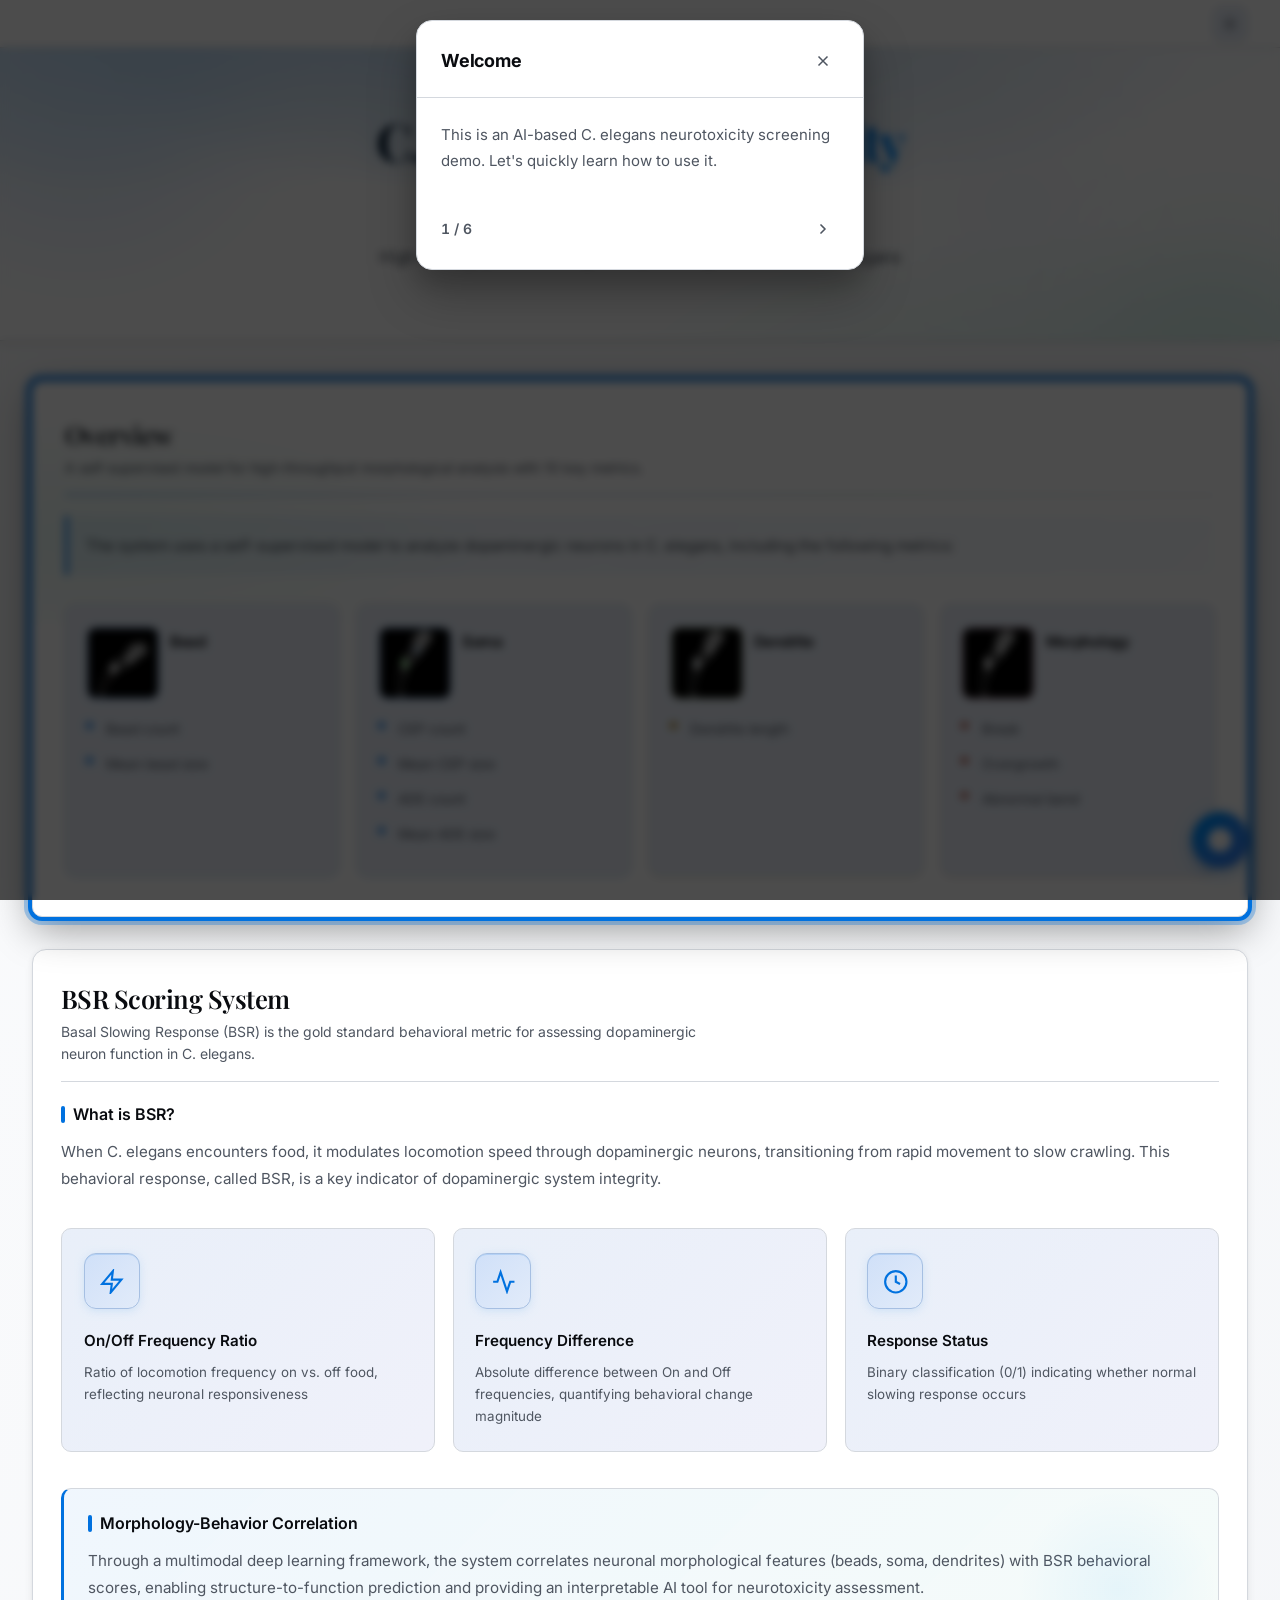
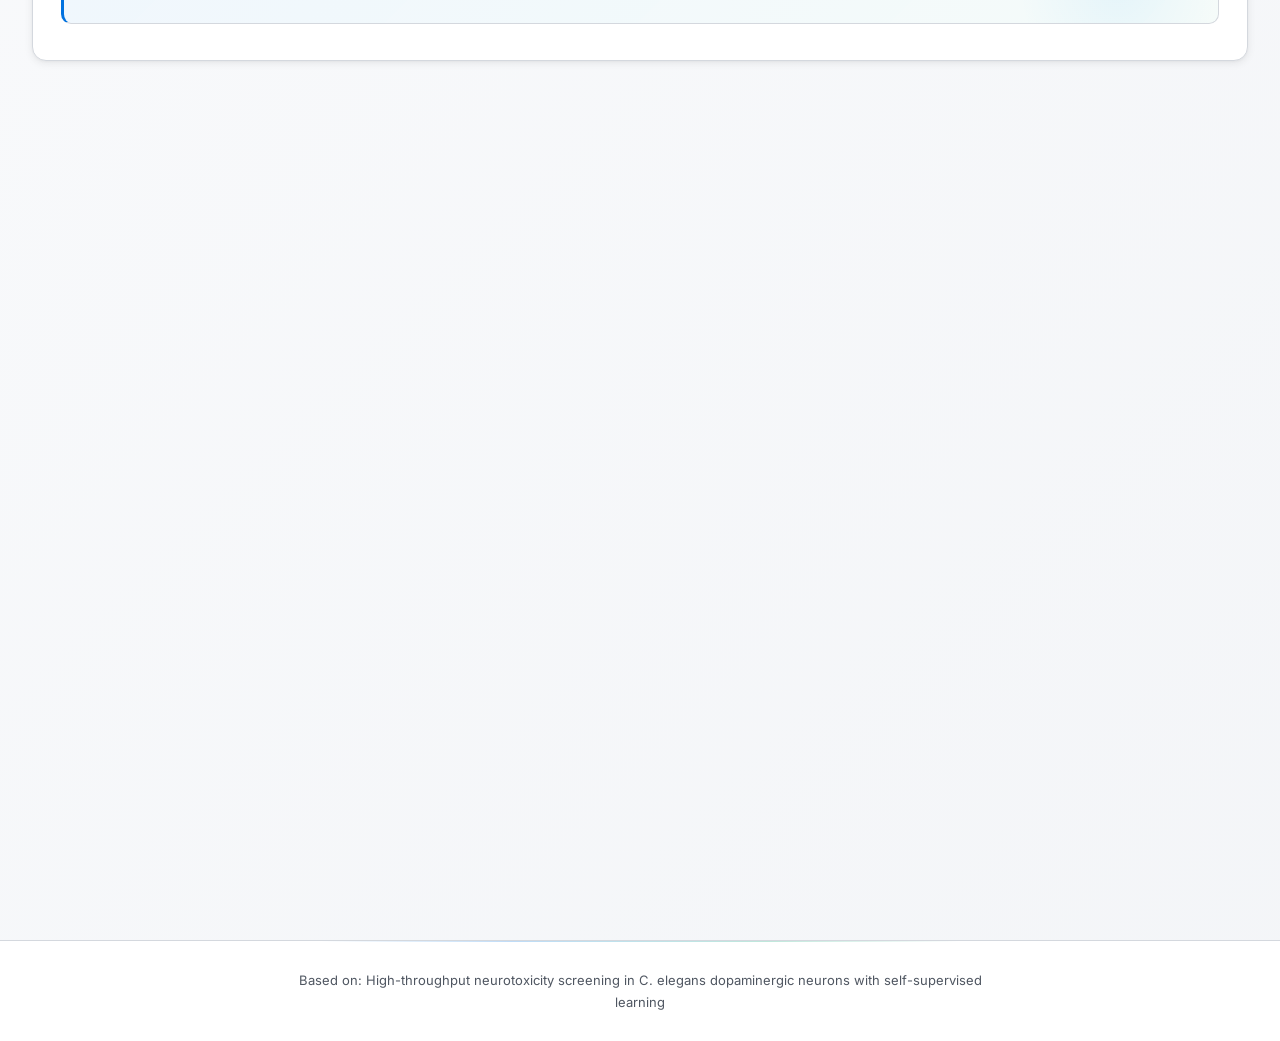
==== commit b4322482: "Refactor BSR workspace: add morphology metrics, simplify flow, remove landing demo - Remove "NMI" br" ====
--- a/index.html
+++ b/index.html
@@ -3,13 +3,13 @@
 <head>
     <meta charset="UTF-8">
     <meta name="viewport" content="width=device-width, initial-scale=1.0">
-    <title>线虫神经毒性筛查系统 - NMI</title>
+    <title>线虫神经毒性筛查系统</title>
     <script src="prefs.js"></script>
     <link rel="preconnect" href="https://fonts.googleapis.com">
     <link rel="preconnect" href="https://fonts.gstatic.com" crossorigin>
     <link href="https://fonts.googleapis.com/css2?family=Inter:wght@400;500;600;700&family=JetBrains+Mono:wght@500;600&family=Playfair+Display:ital,wght@0,600;0,700;1,600&display=swap" rel="stylesheet">
     <link rel="preload" as="image" href="images/original/sample1.webp" fetchpriority="high">
-    <link rel="stylesheet" href="styles.css?v=12">
+    <link rel="stylesheet" href="styles.css?v=17">
 </head>
 <body>
     <div class="app-shell">
@@ -36,7 +36,6 @@
             <div class="header-orb header-orb--2" aria-hidden="true"></div>
             <div class="header-orb header-orb--3" aria-hidden="true"></div>
             <div class="container header-inner">
-                <p class="eyebrow" data-i18n="header_eyebrow">NMI · 神经形态学分析</p>
                 <h1 data-i18n="home_title">线虫神经毒性筛查系统</h1>
                 <p class="subtitle" data-i18n="home_subtitle">基于秀丽隐杆线虫（C. elegans）多巴胺能神经元的高通量神经毒性筛查</p>
             </div>
@@ -139,25 +138,6 @@
                         <h3 data-i18n="bsr_corr_title">形态学与行为学关联</h3>
                         <p data-i18n="bsr_corr_desc">本系统通过多模态深度学习框架，将神经元形态学特征（串珠、细胞体、树突等）与 BSR 行为学评分相关联，实现从结构到功能的预测，为神经毒性评估提供可解释的 AI 工具。</p>
                     </div>
-
-                    <div class="bsr-demo">
-                        <div class="bsr-demo__head">
-                            <h3 data-i18n="bsr_demo_title">BSR 计算演示</h3>
-                            <p class="section-lead bsr-demo__lead" data-i18n="bsr_demo_lead">选择一个样本，查看 BSR 评分的完整计算流程：</p>
-                            <div class="bsr-demo__pipeline" id="bsr-pipeline-steps" aria-label="BSR calculation pipeline">
-                                <span class="bsr-pipeline-step" data-i18n="bsr_step_raw">原始指标</span>
-                                <span class="bsr-pipeline-arrow" aria-hidden="true">→</span>
-                                <span class="bsr-pipeline-step" data-i18n="bsr_step_norm">归一化</span>
-                                <span class="bsr-pipeline-arrow" aria-hidden="true">→</span>
-                                <span class="bsr-pipeline-step bsr-pipeline-step--highlight" data-i18n="bsr_step_weight">2:1:1 加权</span>
-                                <span class="bsr-pipeline-arrow" aria-hidden="true">→</span>
-                                <span class="bsr-pipeline-step" data-i18n="bsr_step_score">最终评分</span>
-                            </div>
-                        </div>
-                        <div class="bsr-demo__preview" id="bsr-preview">
-                            <!-- Populated by JS; shows BSR score for selected sample + link to full analysis -->
-                        </div>
-                    </div>
                 </div>
             </section>
 
@@ -264,9 +244,18 @@
                                     ></span
                                 >
                             </button>
-                            <button
-                                type="button"
-                                class="task-card"
+                        </div>
+                        <input type="hidden" id="task-id" name="task" value="" />
+                    </div>
+                    <div class="field-block field-block--bsr">
+                        <div class="field-block-head">
+                            <span class="field-label" data-i18n="bsr_section_title">行为学评分</span>
+                            <span class="field-hint" data-i18n="bsr_section_hint">基于形态学特征预测行为学输出</span>
+                        </div>
+                        <div class="bsr-standalone-picker" role="radiogroup" aria-labelledby="bsr-picker-label">
+                            <button
+                                type="button"
+                                class="task-card task-card--bsr-standalone"
                                 role="radio"
                                 aria-checked="false"
                                 data-task-id="bsr"
@@ -290,7 +279,6 @@
                                 >
                             </button>
                         </div>
-                        <input type="hidden" id="task-id" name="task" value="" />
                     </div>
                     <div class="demo-form-actions">
                         <button type="button" class="btn btn-primary btn-lg" id="start-btn" data-i18n="start">开始</button>
@@ -306,11 +294,11 @@
         </footer>
     </div>
 
-    <script src="i18n.js?v=13"></script>
+    <script src="i18n.js?v=15"></script>
     <script src="tooltip.js?v=2"></script>
     <script src="scroll-reveal.js?v=1"></script>
     <script src="quick-start-guide.js?v=6"></script>
     <script src="data.js?v=16"></script>
-    <script src="home.js?v=16"></script>
+    <script src="home.js?v=19"></script>
 </body>
 </html>
--- a/styles.css
+++ b/styles.css
@@ -1,4 +1,4 @@
-/* NMI Demo — aligned with NeuroSentinel dark theme (index.css tokens) */
+/* C. elegans Neurotoxicity Screening Demo */
 
 *,
 *::before,
@@ -2424,9 +2424,9 @@
     }
 }
 
-@media (min-width: 900px) {
+@media (min-width: 720px) {
     .task-picker {
-        grid-template-columns: repeat(5, minmax(0, 1fr));
+        grid-template-columns: repeat(4, minmax(0, 1fr));
     }
 }
 
@@ -2665,6 +2665,48 @@
     }
 }
 
+/* --- Standalone BSR task card (below the image task grid) --- */
+.field-block--bsr {
+    padding-top: 0.5rem;
+    border-top: 1px solid var(--border);
+}
+
+.field-block--bsr .field-block-head {
+    margin-bottom: 0.75rem;
+}
+
+.bsr-standalone-picker {
+    display: grid;
+    grid-template-columns: repeat(2, minmax(0, 1fr));
+    gap: 0.75rem;
+}
+
+@media (min-width: 640px) {
+    .bsr-standalone-picker {
+        grid-template-columns: repeat(3, minmax(0, 1fr));
+    }
+}
+
+@media (min-width: 720px) {
+    .bsr-standalone-picker {
+        grid-template-columns: repeat(4, minmax(0, 1fr));
+    }
+}
+
+.task-card--bsr-standalone {
+    grid-column: 1;
+}
+
+.task-card--bsr-standalone .task-card__inner {
+    padding: 0.85rem 0.9rem 0.9rem;
+}
+
+.task-card--bsr-standalone .task-card__icon--preview {
+    width: 3rem;
+    height: 3rem;
+}
+
+/* --- Start button --- */
 .demo-form-actions {
     margin-top: 0.5rem;
     display: flex;
@@ -2676,12 +2718,6 @@
     padding: 0.6rem 2.25rem;
     font-size: 1rem;
     letter-spacing: -0.01em;
-}
-
-.btn-sm {
-    min-height: 2rem;
-    padding: 0.3rem 0.85rem;
-    font-size: 0.8125rem;
 }
 
 /* --- 工作区：左右分屏 (analysis.html) --- */
@@ -3255,101 +3291,6 @@
    BSR — Shared primitives
    ============================================= */
 
-.bsr-demo {
-    margin-top: 1rem;
-    border-top: 1px solid var(--border);
-    padding-top: 1.75rem;
-    position: relative;
-}
-
-.bsr-demo::before {
-    content: "";
-    position: absolute;
-    top: 0;
-    left: 0;
-    right: 0;
-    height: 1px;
-    background: linear-gradient(90deg,
-        transparent,
-        var(--primary) 30%,
-        var(--chart-2) 70%,
-        transparent);
-    opacity: 0.3;
-}
-
-.bsr-demo__head { margin-bottom: 1.35rem; }
-
-.bsr-demo__lead {
-    margin-bottom: 0.65rem;
-    font-size: 0.8875rem;
-}
-
-.bsr-demo__head h3 {
-    font-family: "Playfair Display", Georgia, serif;
-    font-size: 1.15rem;
-    font-weight: 600;
-    color: var(--foreground);
-    margin-bottom: 0.7rem;
-}
-
-/* Pipeline step chips */
-.bsr-demo__pipeline {
-    display: flex;
-    flex-wrap: wrap;
-    align-items: center;
-    gap: 0.45rem;
-    font-family: "JetBrains Mono", "Fira Code", ui-monospace, monospace;
-}
-
-.bsr-pipeline-step {
-    display: inline-block;
-    padding: 0.35rem 0.75rem;
-    font-size: 0.75rem;
-    font-weight: 500;
-    color: var(--muted-foreground);
-    background: linear-gradient(135deg,
-        var(--accent) 0%,
-        color-mix(in oklch, var(--accent) 90%, var(--card)) 100%);
-    border: 1px solid var(--border);
-    border-radius: var(--radius);
-    letter-spacing: -0.01em;
-    white-space: nowrap;
-    transition: all 0.25s ease;
-}
-
-.bsr-pipeline-step:hover {
-    border-color: var(--primary);
-    color: var(--foreground);
-    background: linear-gradient(135deg,
-        color-mix(in oklch, var(--primary) 8%, var(--accent)) 0%,
-        var(--card) 100%);
-    transform: translateY(-1px);
-    box-shadow: 0 2px 8px oklch(0.55 0.2 250 / 0.12);
-}
-
-.bsr-pipeline-step--highlight {
-    color: var(--primary);
-    background: linear-gradient(135deg,
-        color-mix(in oklch, var(--primary) 14%, var(--accent)) 0%,
-        color-mix(in oklch, var(--primary) 6%, var(--accent)) 100%);
-    border-color: color-mix(in oklch, var(--primary) 30%, var(--border));
-    font-weight: 600;
-}
-
-.bsr-pipeline-step--highlight:hover {
-    border-color: var(--primary);
-    color: var(--primary);
-    box-shadow: 0 2px 12px oklch(0.55 0.2 250 / 0.2);
-}
-
-.bsr-pipeline-arrow {
-    font-size: 0.85rem;
-    color: var(--primary);
-    opacity: 0.5;
-    flex-shrink: 0;
-    user-select: none;
-}
-
 /* --- BSR preview compact metric cards (landing page + analysis workspace) --- */
 .bsr-metrics-row {
     display: grid;
@@ -3396,7 +3337,7 @@
 .bsr-metrics-row .bsr-metric-card--w1::before { background: var(--chart-2); }
 
 .bsr-metric-card__label {
-    font-size: 0.7rem;
+    font-size: 0.75rem;
     font-weight: 600;
     text-transform: uppercase;
     letter-spacing: 0.07em;
@@ -3404,7 +3345,7 @@
 }
 
 .bsr-metric-card__desc {
-    font-size: 0.65rem;
+    font-size: 0.6875rem;
     color: var(--muted-foreground);
     line-height: 1.4;
     opacity: 0.75;
@@ -3420,7 +3361,7 @@
 }
 
 .bsr-metric-card__meta {
-    font-size: 0.6rem;
+    font-size: 0.6875rem;
     font-weight: 500;
     text-transform: uppercase;
     letter-spacing: 0.08em;
@@ -3437,7 +3378,7 @@
     height: 1.5rem;
     border-radius: 50%;
     font-family: "JetBrains Mono", monospace;
-    font-size: 0.6875rem;
+    font-size: 0.75rem;
     font-weight: 700;
     background: linear-gradient(135deg,
         var(--primary) 0%,
@@ -3468,94 +3409,6 @@
 }
 
 /* =============================================
-   BSR — Index page preview
-   ============================================= */
-
-.bsr-preview-card {
-    background: linear-gradient(135deg,
-        color-mix(in oklch, var(--primary) 5%, var(--accent)) 0%,
-        var(--card) 100%);
-    border: 1px solid var(--border);
-    border-radius: var(--radius-lg);
-    padding: 1.25rem 1.35rem 1.35rem;
-    transition: all 0.35s cubic-bezier(0.4, 0, 0.2, 1);
-    position: relative;
-    overflow: hidden;
-}
-
-.bsr-preview-card::before {
-    content: "";
-    position: absolute;
-    top: 0;
-    left: 0;
-    right: 0;
-    height: 2px;
-    background: linear-gradient(90deg,
-        var(--primary),
-        var(--chart-2));
-    opacity: 0.5;
-}
-
-.bsr-preview-card:hover {
-    border-color: var(--primary);
-    box-shadow: 0 8px 28px oklch(0.55 0.2 250 / 0.15),
-                0 2px 8px oklch(0 0 0 / 0.05);
-}
-
-.bsr-preview-card__header {
-    display: flex;
-    flex-wrap: wrap;
-    align-items: baseline;
-    justify-content: space-between;
-    gap: 0.5rem 1rem;
-    margin-bottom: 0.85rem;
-    padding-bottom: 0.7rem;
-    border-bottom: 1px solid var(--border);
-}
-
-.bsr-preview-card__sample {
-    font-size: 0.9rem;
-    font-weight: 600;
-    color: var(--foreground);
-}
-
-.bsr-preview-card__score {
-    font-family: "JetBrains Mono", monospace;
-    font-size: 0.8375rem;
-    color: var(--muted-foreground);
-    display: flex;
-    align-items: center;
-    gap: 0.35rem;
-}
-
-.bsr-preview-card__score strong {
-    color: var(--primary);
-    font-size: 1.1rem;
-    background: linear-gradient(135deg,
-        color-mix(in oklch, var(--primary) 12%, transparent) 0%,
-        color-mix(in oklch, var(--primary) 4%, transparent) 100%);
-    padding: 0.15rem 0.6rem;
-    border-radius: var(--radius);
-    border: 1px solid color-mix(in oklch, var(--primary) 20%, transparent);
-}
-
-.bsr-preview-card--placeholder {
-    text-align: center;
-    padding: 2rem 1.5rem;
-    background: linear-gradient(135deg,
-        color-mix(in oklch, var(--primary) 3%, var(--accent)) 0%,
-        var(--card) 100%);
-    border-style: dashed;
-}
-
-.bsr-preview-placeholder {
-    font-size: 0.875rem;
-    color: var(--muted-foreground);
-    margin: 0;
-    line-height: 1.6;
-}
-
-/* =============================================
    BSR — Workspace result pipeline
    ============================================= */
 
@@ -3633,10 +3486,11 @@
     animation: bsrStageIn 0.5s cubic-bezier(0.4, 0, 0.2, 1) forwards;
 }
 
-.bsr-workspace__stage:nth-child(3)  { animation-delay: 0.1s; }  /* connector + stage */
-.bsr-workspace__stage:nth-child(5)  { animation-delay: 0.2s; }
-.bsr-workspace__stage:nth-child(7)  { animation-delay: 0.3s; }
-.bsr-workspace__stage:nth-child(9)  { animation-delay: 0.4s; }
+.bsr-workspace__stage:nth-child(3)  { animation-delay: 0.1s; }
+.bsr-workspace__stage:nth-child(7)  { animation-delay: 0.2s; }
+.bsr-workspace__stage:nth-child(9)  { animation-delay: 0.3s; }
+.bsr-workspace__stage:nth-child(11) { animation-delay: 0.4s; }
+.bsr-workspace__stage:nth-child(13) { animation-delay: 0.5s; }
 
 @keyframes bsrStageIn {
     from { opacity: 0; transform: translateY(10px); }
@@ -3651,7 +3505,7 @@
 }
 
 .bsr-workspace__stage-title {
-    font-size: 0.6875rem;
+    font-size: 0.75rem;
     font-weight: 600;
     text-transform: uppercase;
     letter-spacing: 0.07em;
@@ -3701,12 +3555,12 @@
     border-radius: var(--radius);
     padding: 0.35rem 0.6rem;
     font-family: "JetBrains Mono", monospace;
-    font-size: 0.6875rem;
+    font-size: 0.75rem;
 }
 
 .bsr-workspace__term-weight {
     font-weight: 700;
-    font-size: 0.625rem;
+    font-size: 0.6875rem;
     text-transform: uppercase;
     letter-spacing: 0.04em;
     padding: 0.12rem 0.35rem;
@@ -3724,7 +3578,7 @@
 
 .bsr-workspace__breakdown {
     font-family: "JetBrains Mono", monospace;
-    font-size: 0.6875rem;
+    font-size: 0.75rem;
     color: var(--muted-foreground);
     background: var(--card);
     border: 1px solid var(--border);
@@ -3796,7 +3650,7 @@
 }
 
 .bsr-workspace__score-label {
-    font-size: 0.6875rem;
+    font-size: 0.75rem;
     font-weight: 600;
     text-transform: uppercase;
     letter-spacing: 0.1em;
@@ -3817,6 +3671,99 @@
     display: block;
 }
 
+/* --- Morphological input grid (BSR workspace) --- */
+.bsr-workspace__stage-desc {
+    font-size: 0.75rem;
+    color: var(--muted-foreground);
+    margin: 0 0 0.75rem;
+    line-height: 1.5;
+}
+
+.bsr-morph-grid {
+    display: grid;
+    grid-template-columns: repeat(2, 1fr);
+    gap: 0.6rem;
+}
+
+.bsr-morph-card {
+    background: var(--card);
+    border: 1px solid var(--border);
+    border-radius: calc(var(--radius) + 2px);
+    padding: 0.6rem 0.7rem;
+    border-top: 3px solid var(--border);
+}
+
+.bsr-morph-card--bead { border-top-color: var(--primary); }
+.bsr-morph-card--soma { border-top-color: var(--chart-2); }
+.bsr-morph-card--dend { border-top-color: var(--chart-3); }
+.bsr-morph-card--morph { border-top-color: var(--chart-4); }
+
+.bsr-morph-card__title {
+    display: block;
+    font-size: 0.75rem;
+    font-weight: 600;
+    text-transform: uppercase;
+    letter-spacing: 0.06em;
+    color: var(--muted-foreground);
+    margin-bottom: 0.45rem;
+}
+
+.bsr-morph-card__body {
+    display: flex;
+    flex-direction: column;
+    gap: 0.2rem;
+}
+
+.bsr-morph-card__row {
+    display: flex;
+    justify-content: space-between;
+    align-items: baseline;
+    gap: 0.5rem;
+}
+
+.bsr-morph-card__label {
+    font-size: 0.75rem;
+    color: var(--muted-foreground);
+}
+
+.bsr-morph-card__value {
+    font-family: "JetBrains Mono", monospace;
+    font-size: 0.8125rem;
+    font-weight: 500;
+    color: var(--foreground);
+}
+
+.bsr-morph-card__value--alert {
+    color: var(--destructive);
+    font-weight: 600;
+}
+
+/* --- Transition block (morphology → BSR) --- */
+.bsr-workspace__transition {
+    text-align: center;
+    padding: 0.4rem 0.75rem 0.2rem;
+    opacity: 0;
+    animation: bsrStageIn 0.5s cubic-bezier(0.4, 0, 0.2, 1) forwards;
+    animation-delay: 0.15s;
+}
+
+.bsr-workspace__transition-label {
+    display: block;
+    font-size: 0.6875rem;
+    font-weight: 600;
+    text-transform: uppercase;
+    letter-spacing: 0.08em;
+    color: var(--primary);
+}
+
+.bsr-workspace__transition-desc {
+    display: block;
+    font-size: 0.6875rem;
+    color: var(--muted-foreground);
+    margin-top: 0.15rem;
+    line-height: 1.4;
+}
+
 /* --- Responsive --- */
 @media (max-width: 640px) {
     .bsr-metrics-row {
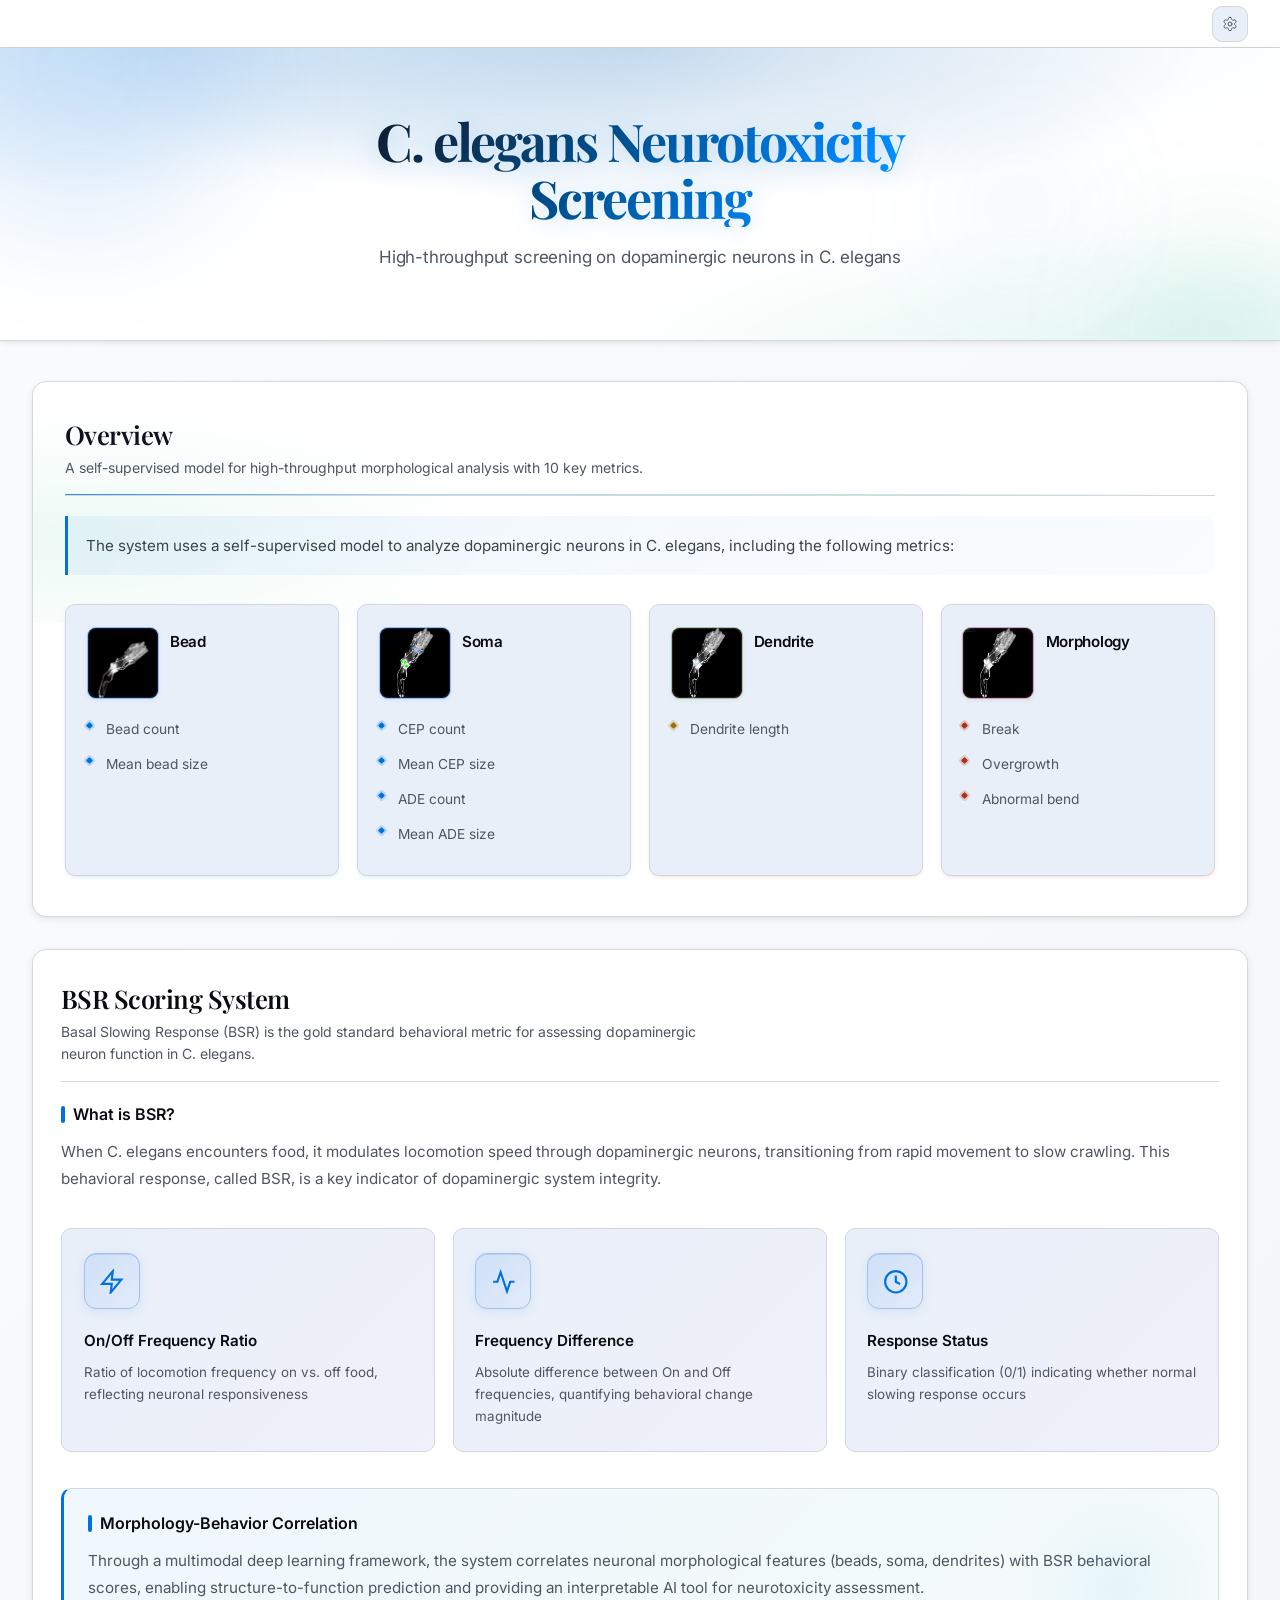
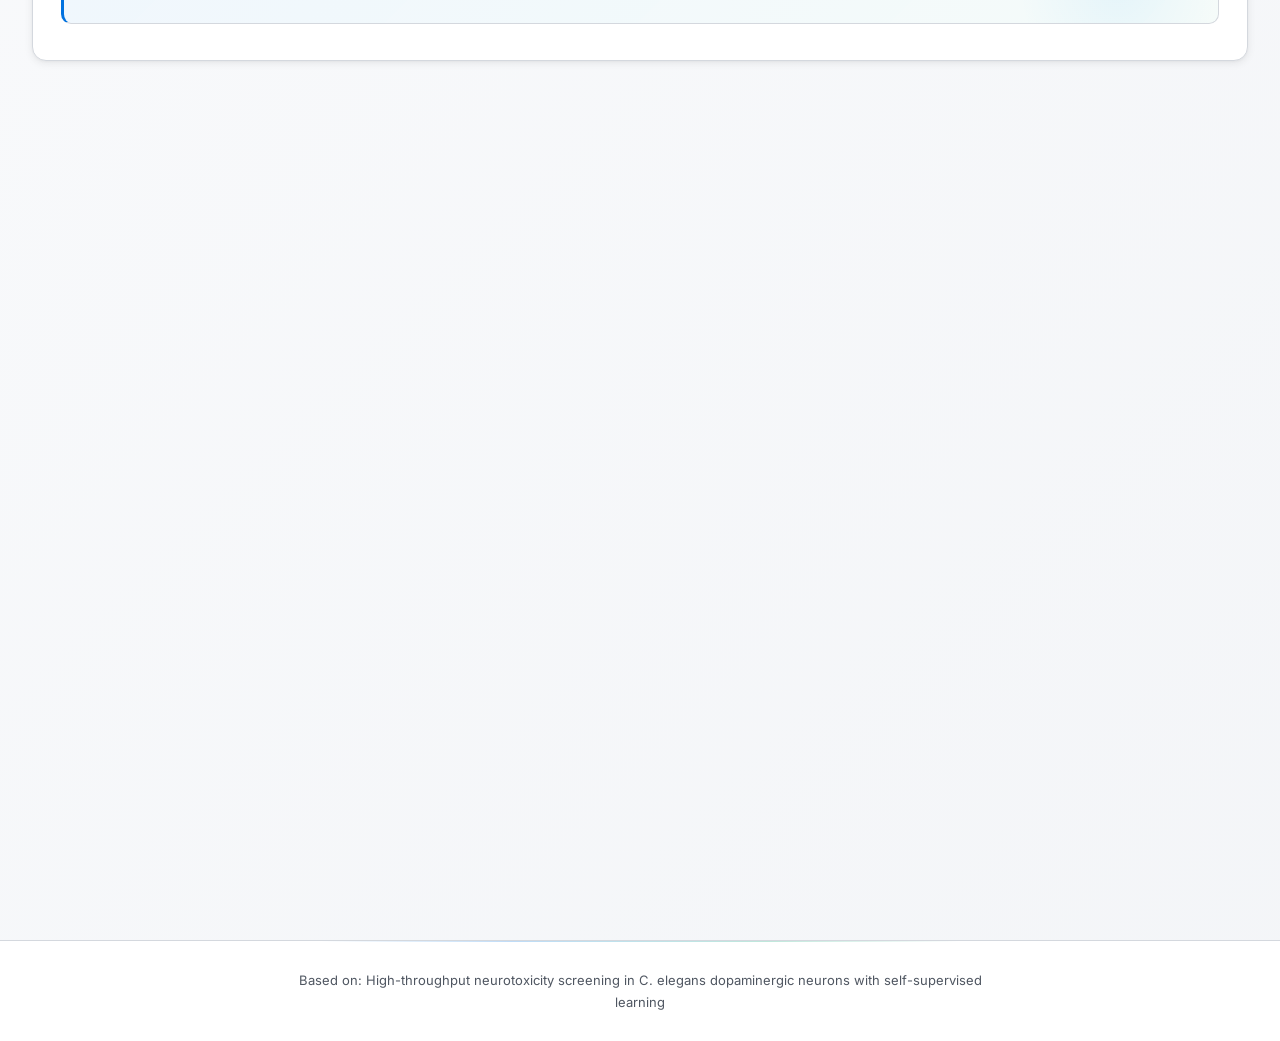
==== commit 418795d8: "Remove quick-start guide system and related CSS/JS - Delete quick-start-guide.js (onboarding tour wi" ====
--- a/index.html
+++ b/index.html
@@ -9,7 +9,7 @@
     <link rel="preconnect" href="https://fonts.gstatic.com" crossorigin>
     <link href="https://fonts.googleapis.com/css2?family=Inter:wght@400;500;600;700&family=JetBrains+Mono:wght@500;600&family=Playfair+Display:ital,wght@0,600;0,700;1,600&display=swap" rel="stylesheet">
     <link rel="preload" as="image" href="images/original/sample1.webp" fetchpriority="high">
-    <link rel="stylesheet" href="styles.css?v=17">
+    <link rel="stylesheet" href="styles.css?v=18">
 </head>
 <body>
     <div class="app-shell">
@@ -297,7 +297,6 @@
     <script src="i18n.js?v=15"></script>
     <script src="tooltip.js?v=2"></script>
     <script src="scroll-reveal.js?v=1"></script>
-    <script src="quick-start-guide.js?v=6"></script>
     <script src="data.js?v=16"></script>
     <script src="home.js?v=19"></script>
 </body>
--- a/styles.css
+++ b/styles.css
@@ -1793,256 +1793,6 @@
     transform: scale(1);
 }
 
-/* --- 交互式引导系统 --- */
-
-/* 圆形浮窗按钮 */
-/* 快速开始引导 - 圆形浮窗按钮 */
-.guide-floating-btn {
-    position: fixed;
-    bottom: 2rem;
-    right: 2rem;
-    width: 3.5rem;
-    height: 3.5rem;
-    display: flex;
-    align-items: center;
-    justify-content: center;
-    background: linear-gradient(135deg, oklch(0.65 0.2 250) 0%, oklch(0.6 0.18 260) 100%);
-    color: white;
-    border: none;
-    border-radius: 50%;
-    box-shadow: 0 4px 16px oklch(0.55 0.2 250 / 0.4),
-                0 2px 8px oklch(0 0 0 / 0.15);
-    cursor: pointer;
-    transition: all 0.3s cubic-bezier(0.4, 0, 0.2, 1);
-    z-index: 1000;
-    animation: floatingBtnEntrance 0.6s cubic-bezier(0.34, 1.56, 0.64, 1);
-}
-
-@keyframes floatingBtnEntrance {
-    from {
-        opacity: 0;
-        transform: translateY(20px) scale(0.8);
-    }
-    to {
-        opacity: 1;
-        transform: translateY(0) scale(1);
-    }
-}
-
-.guide-floating-btn:hover {
-    transform: translateY(-3px) scale(1.08);
-    box-shadow: 0 8px 24px oklch(0.55 0.2 250 / 0.5),
-                0 4px 12px oklch(0 0 0 / 0.2);
-}
-
-.guide-floating-btn:active {
-    transform: translateY(-1px) scale(1.03);
-}
-
-.guide-floating-btn svg {
-    width: 1.75rem;
-    height: 1.75rem;
-}
-
-/* 遮罩层 */
-.guide-overlay {
-    position: fixed;
-    inset: 0;
-    background: oklch(0 0 0 / 0.7);
-    backdrop-filter: blur(4px);
-    z-index: 9998;
-    animation: guideOverlayFadeIn 0.4s ease;
-}
-
-@keyframes guideOverlayFadeIn {
-    from {
-        opacity: 0;
-        backdrop-filter: blur(0);
-    }
-    to {
-        opacity: 1;
-        backdrop-filter: blur(4px);
-    }
-}
-
-/* 引导提示框 */
-/* 引导提示框 */
-.guide-tooltip {
-    position: fixed;
-    background: var(--card);
-    border: 1px solid var(--border);
-    border-radius: 1rem;
-    box-shadow: 0 24px 48px oklch(0 0 0 / 0.25),
-                0 12px 24px oklch(0 0 0 / 0.15);
-    max-width: 28rem;
-    width: calc(100vw - 2rem);
-    z-index: 9999;
-    overflow: hidden;
-    animation: guideTooltipSlideIn 0.4s cubic-bezier(0.34, 1.56, 0.64, 1);
-}
-
-@keyframes guideTooltipSlideIn {
-    from {
-        opacity: 0;
-        transform: translateY(-20px) scale(0.95);
-    }
-    to {
-        opacity: 1;
-        transform: translateY(0) scale(1);
-    }
-}
-
-.guide-tooltip__header {
-    display: flex;
-    align-items: center;
-    justify-content: space-between;
-    padding: 1.5rem 1.5rem 1.25rem;
-    border-bottom: 1px solid var(--border);
-}
-
-.guide-tooltip__title {
-    flex: 1;
-    font-size: 1.125rem;
-    font-weight: 700;
-    margin: 0;
-    color: var(--foreground);
-    letter-spacing: -0.01em;
-}
-
-.guide-tooltip__close {
-    width: 2rem;
-    height: 2rem;
-    display: flex;
-    align-items: center;
-    justify-content: center;
-    background: transparent;
-    border: none;
-    color: var(--muted-foreground);
-    cursor: pointer;
-    border-radius: 0.5rem;
-    transition: all 0.2s ease;
-    flex-shrink: 0;
-}
-
-.guide-tooltip__close:hover {
-    background: var(--accent);
-    color: var(--foreground);
-}
-
-.guide-tooltip__close svg {
-    width: 1.125rem;
-    height: 1.125rem;
-}
-
-.guide-tooltip__body {
-    padding: 1.5rem;
-    font-size: 0.9375rem;
-    line-height: 1.7;
-    color: var(--muted-foreground);
-}
-
-.guide-tooltip__body p {
-    margin: 0;
-}
-
-.guide-tooltip__footer {
-    display: flex;
-    align-items: center;
-    justify-content: space-between;
-    padding: 1rem 1.5rem 1.5rem;
-    gap: 1rem;
-}
-
-.guide-tooltip__progress {
-    display: flex;
-    align-items: center;
-    gap: 0.5rem;
-}
-
-.guide-tooltip__step-count {
-    font-size: 0.875rem;
-    color: var(--muted-foreground);
-    font-weight: 600;
-    font-variant-numeric: tabular-nums;
-}
-
-.guide-tooltip__btn--icon {
-    width: 2rem;
-    height: 2rem;
-    min-height: 0;
-    padding: 0;
-    background: transparent;
-    border: none;
-    color: var(--muted-foreground);
-    border-radius: 50%;
-    display: inline-flex;
-    align-items: center;
-    justify-content: center;
-    cursor: pointer;
-    transition: all 0.2s ease;
-}
-
-.guide-tooltip__btn--icon:hover {
-    color: var(--foreground);
-    background: var(--accent);
-}
-
-.guide-tooltip__btn {
-    padding: 0.5rem 1rem;
-    border: 1px solid var(--border);
-    border-radius: var(--radius);
-    background: var(--card);
-    color: var(--foreground);
-    font-size: 0.8125rem;
-    font-weight: 600;
-    cursor: pointer;
-    transition: all 0.2s ease;
-}
-
-.guide-tooltip__btn-primary {
-    background: var(--primary);
-    color: var(--primary-foreground);
-    border-color: var(--primary);
-}
-
-.guide-tooltip__btn-primary:hover {
-    opacity: 0.9;
-}
-
-
-/* 高亮元素 */
-.guide-highlight {
-    position: relative;
-    z-index: 9997;
-    box-shadow: 0 0 0 4px var(--primary),
-                0 0 0 8px oklch(0.55 0.2 250 / 0.3),
-                0 12px 40px oklch(0 0 0 / 0.4) !important;
-    border-radius: var(--radius-lg);
-    animation: guideHighlightPulse 2s ease-in-out infinite;
-}
-
-@keyframes guideHighlightPulse {
-    0%, 100% {
-        box-shadow: 0 0 0 4px var(--primary),
-                    0 0 0 8px oklch(0.55 0.2 250 / 0.3),
-                    0 12px 40px oklch(0 0 0 / 0.4);
-    }
-    50% {
-        box-shadow: 0 0 0 4px var(--primary),
-                    0 0 0 14px oklch(0.55 0.2 250 / 0.5),
-                    0 16px 48px oklch(0 0 0 / 0.5);
-    }
-}
-
-.guide-quick-start-btn {
-    display: inline-flex;
-    align-items: center;
-    margin-top: 1rem;
-}
-
-.guide-quick-start-btn svg {
-    flex-shrink: 0;
-}
 
 /* --- 图片缩放控制 --- */
 .image-zoom-controls {
